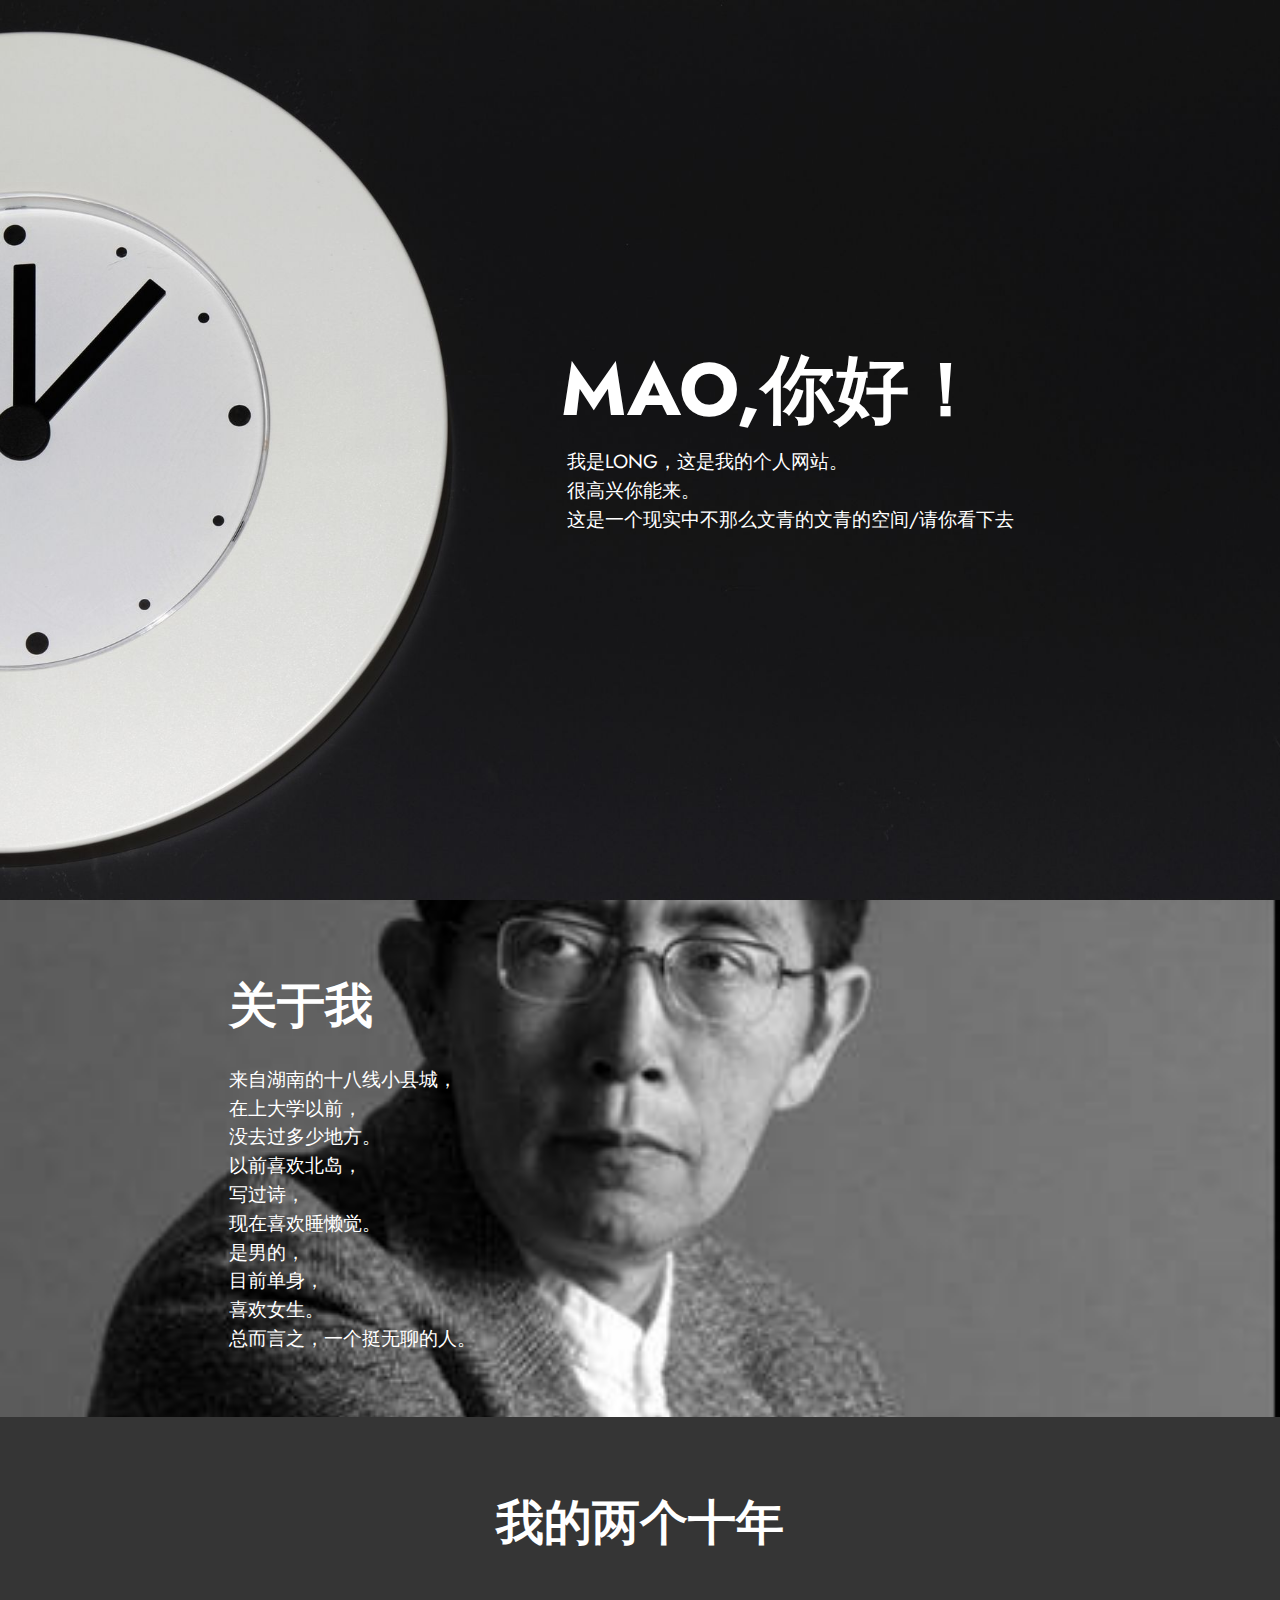
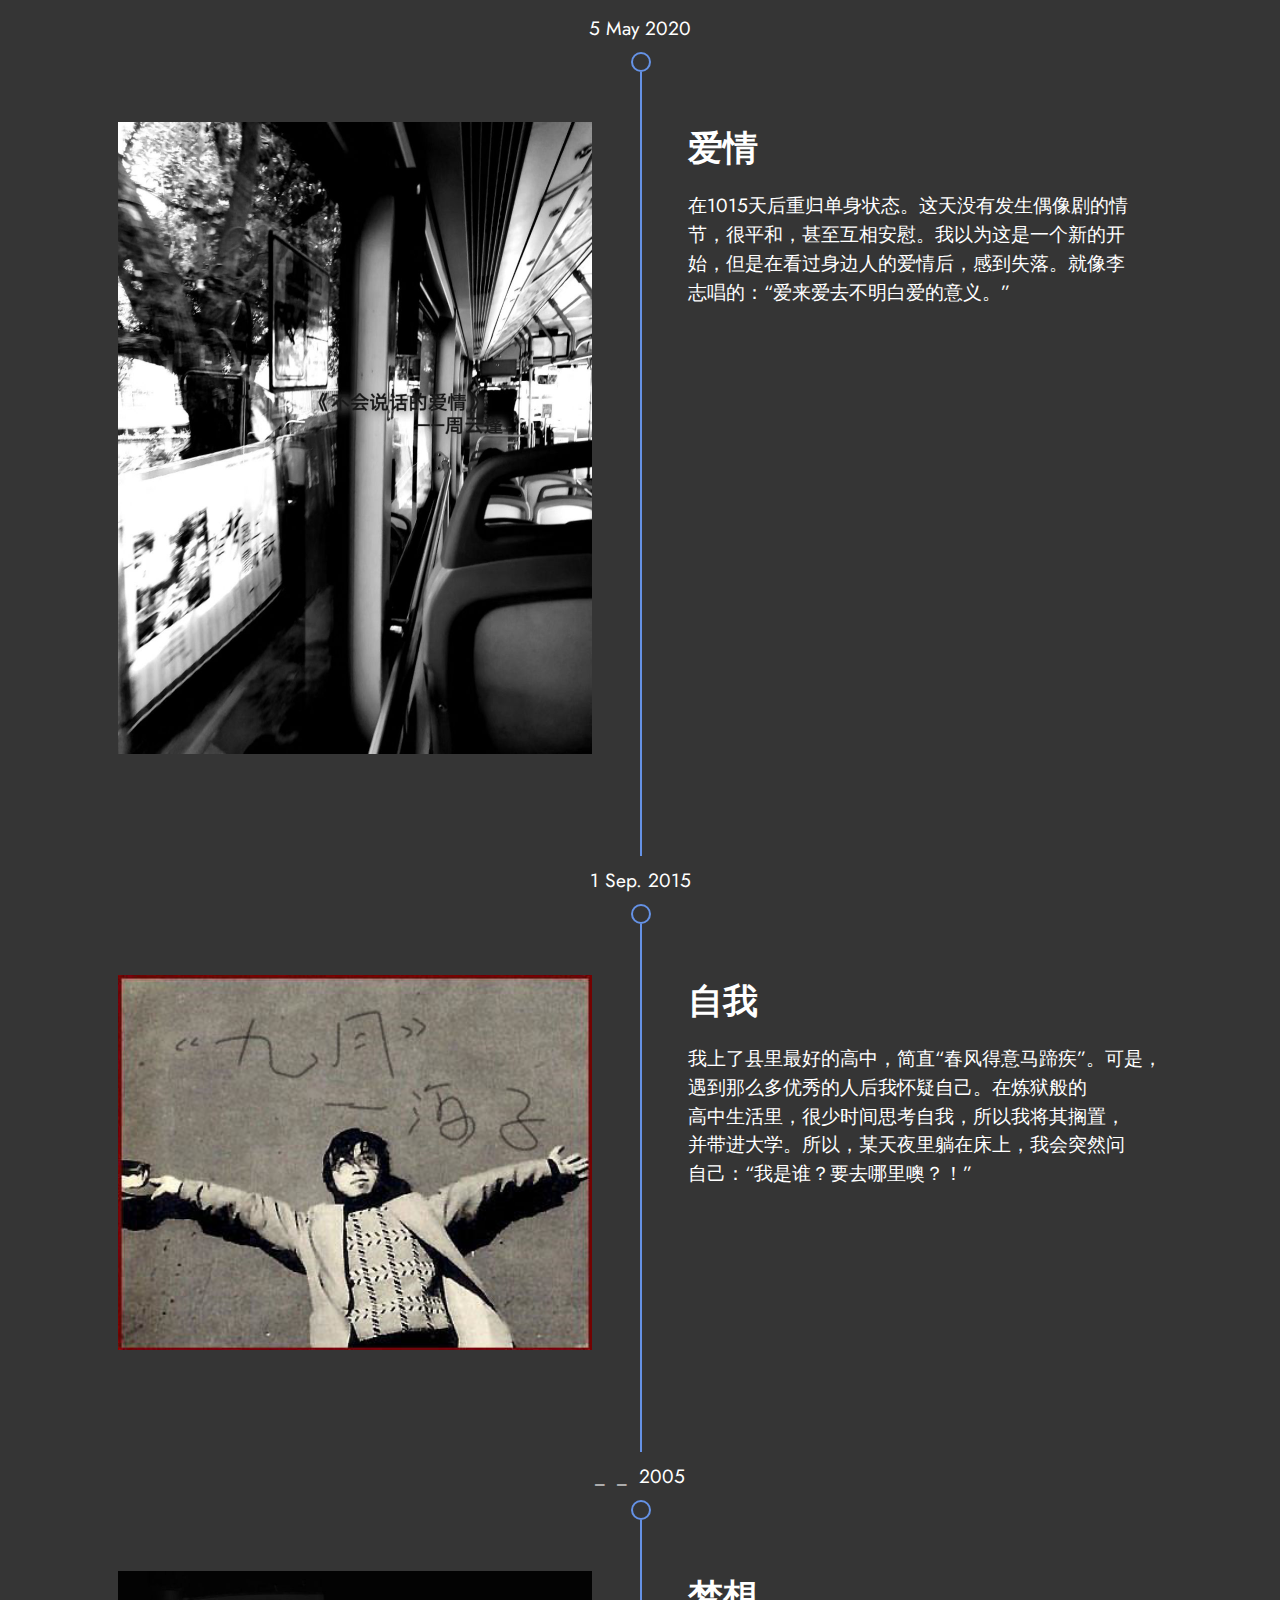
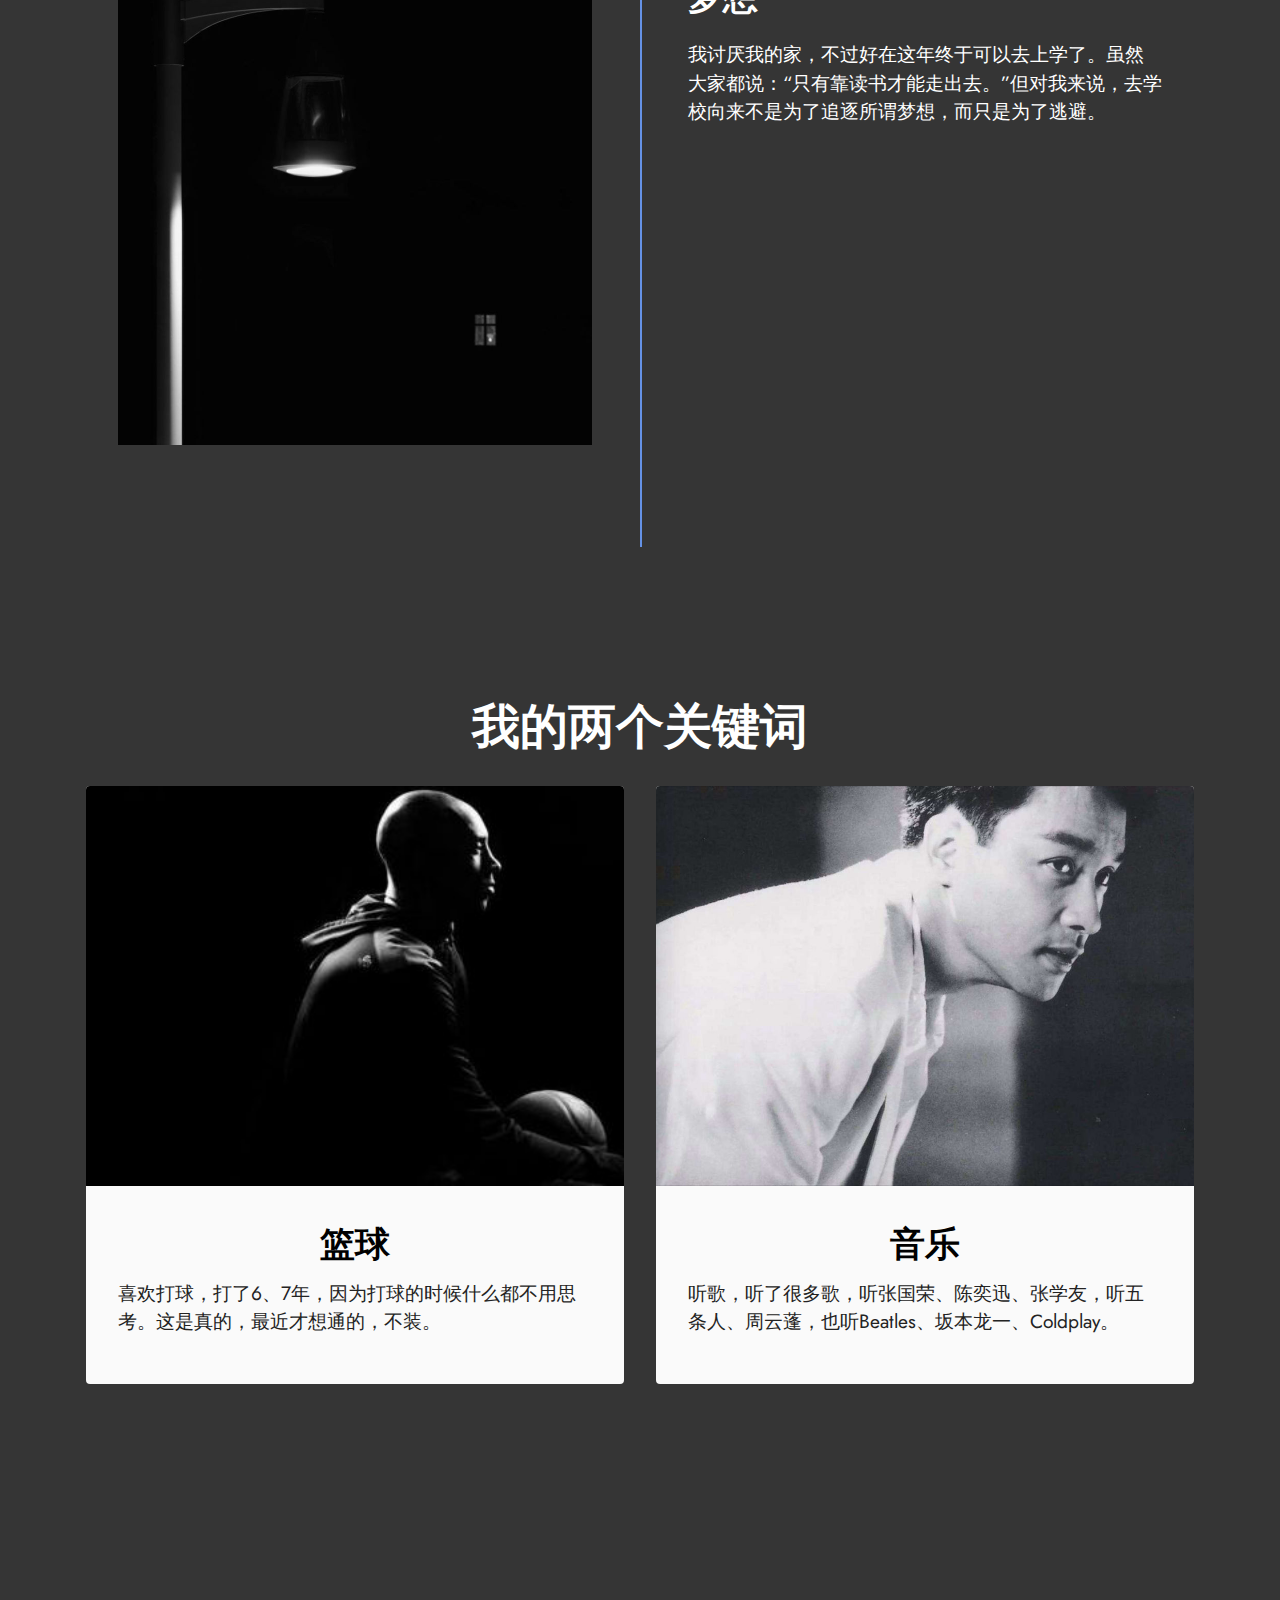
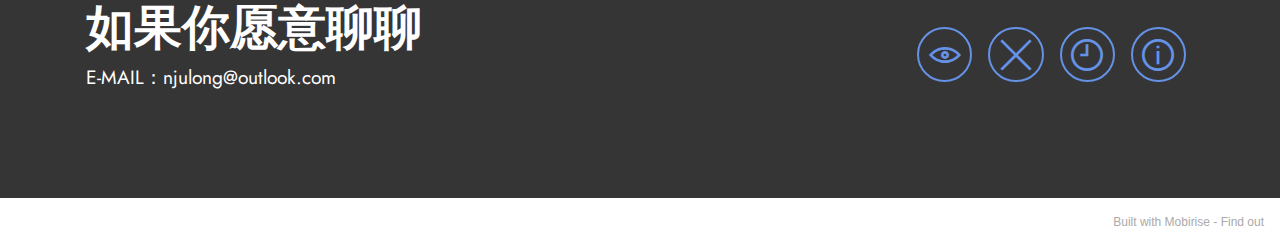
==== index.html @ 69cdb68e "all" ====
<!DOCTYPE html>
<html  >
<head>
  <!-- Site made with Mobirise Website Builder v5.2.0, https://mobirise.com -->
  <meta charset="UTF-8">
  <meta http-equiv="X-UA-Compatible" content="IE=edge">
  <meta name="generator" content="Mobirise v5.2.0, mobirise.com">
  <meta name="viewport" content="width=device-width, initial-scale=1, minimum-scale=1">
  <link rel="shortcut icon" href="assets/images/logo5.png" type="image/x-icon">
  <meta name="description" content="">
  
  
  <title>Home</title>
  <link rel="stylesheet" href="assets/web/assets/mobirise-icons2/mobirise2.css">
  <link rel="stylesheet" href="assets/tether/tether.min.css">
  <link rel="stylesheet" href="assets/bootstrap/css/bootstrap.min.css">
  <link rel="stylesheet" href="assets/bootstrap/css/bootstrap-grid.min.css">
  <link rel="stylesheet" href="assets/bootstrap/css/bootstrap-reboot.min.css">
  <link rel="stylesheet" href="assets/socicon/css/styles.css">
  <link rel="stylesheet" href="assets/theme/css/style.css">
  <link rel="preload" as="style" href="assets/mobirise/css/mbr-additional.css"><link rel="stylesheet" href="assets/mobirise/css/mbr-additional.css" type="text/css">
  
  
  
  
</head>
<body>
  
  <section class="header5 cid-shD5hVo8wJ mbr-fullscreen" id="header5-p">

    

    

    <div class="container">
        <div class="row justify-content-end">
            <div class="col-12 col-lg-7">
                <h1 class="mbr-section-title mbr-fonts-style mbr-white mb-3 display-1"><strong>MAO,你好！</strong></h1>
                
                <p class="mbr-text mbr-fonts-style mbr-white display-7">&nbsp;我是LONG，这是我的个人网站。<br>&nbsp;很高兴你能来。<br>&nbsp;这是一个现实中不那么文青的文青的空间/请你看下去<br></p>
                
            </div>
        </div>
    </div>
</section>

<section class="content1 cid-s48udlf8KU" id="content1-8">
    
    <div class="container">
        <div class="row justify-content-center">
            <div class="title col-12 col-md-9">
                <h3 class="mbr-section-title mbr-fonts-style align-center mb-4 display-2"><strong>关于我</strong></h3>
                <h4 class="mbr-section-subtitle align-center mbr-fonts-style mb-4 display-7">来自湖南的十八线小县城，<br>在上大学以前，<br>没去过多少地方。<br>以前喜欢北岛，<br>写过诗，<br>现在喜欢睡懒觉。<br>是男的，<br>目前单身，<br>喜欢女生。<br>总而言之，一个挺无聊的人。</h4>
                
            </div>
        </div>
    </div>
</section>

<section class="timeline3 cid-shD8LLO4RS" id="timeline3-q">
    
    
    <div class="container">
        <div class="mbr-section-head">
            <h3 class="mbr-section-title mbr-fonts-style align-center mb-0 display-2"><strong>我的两个十年</strong></h3>
            
        </div>
        <div class="timelines-container mt-4">
            <div class="row timeline-element first-separline mb-5">
                <div class="timeline-date col-12">
                    <div class="timeline-date-wrapper">
                        <p class="mbr-timeline-date display-7">5 May 2020</p>
                    </div>
                </div>
                <span class="iconBackground"></span>
                <div class="col-12 col-md-6">
                    <div class="image-wrapper">
                        <img src="assets/images/5.5-948x1264.jpg" alt="Mobirise" title="">
                    </div>
                </div>
                <div class="col-12 col-md-6">
                    <div class="timeline-text-wrapper">
                        <h4 class="mbr-timeline-title mbr-fonts-style mb-0 display-5"><strong>爱情</strong></h4>
                        <p class="mbr-text mbr-fonts-style mt-3 mb-0 display-7">在1015天后重归单身状态。这天没有发生偶像剧的情节，很平和，甚至互相安慰。我以为这是一个新的开始，但是在看过身边人的爱情后，感到失落。就像李<br>志唱的：“爱来爱去不明白爱的意义。”</p>
                    </div>
                </div>
            </div>
            <div class="row timeline-element first-separline mb-5">
                <div class="timeline-date col-12">
                    <div class="timeline-date-wrapper">
                        <p class="mbr-timeline-date display-7">1 Sep. 2015</p>
                    </div>
                </div>
                <span class="iconBackground"></span>
                <div class="col-12 col-md-6">
                    <div class="image-wrapper">
                        <img src="assets/images/inkedtimg-1-li-402x318.jpg" alt="Mobirise" title="">
                    </div>
                </div>
                <div class="col-12 col-md-6">
                    <div class="timeline-text-wrapper">
                        <h4 class="mbr-timeline-title mbr-fonts-style mb-0 display-5"><strong>自我</strong></h4>
                        <p class="mbr-text mbr-fonts-style mt-3 mb-0 display-7">我上了县里最好的高中，简直“春风得意马蹄疾”。可是，遇到那么多优秀的人后我怀疑自己。在炼狱般的<br>高中生活里，很少时间思考自我，所以我将其搁置，<br>并带进大学。所以，某天夜里躺在床上，我会突然问<br>自己：“我是谁？要去哪里噢？！”</p>
                    </div>
                </div>
            </div>
            <div class="row timeline-element first-separline mb-5">
                <div class="timeline-date col-12">
                    <div class="timeline-date-wrapper">
                        <p class="mbr-timeline-date display-7">_&nbsp; _&nbsp; 2005</p>
                    </div>
                </div>
                <span class="iconBackground"></span>
                <div class="col-12 col-md-6">
                    <div class="image-wrapper">
                        <img src="assets/images/timg-2-948x948.jpg" alt="Mobirise" title="">
                    </div>
                </div>
                <div class="col-12 col-md-6">
                    <div class="timeline-text-wrapper">
                        <h4 class="mbr-timeline-title mbr-fonts-style mb-0 display-5">
                            <strong>梦想</strong></h4>
                        <p class="mbr-text mbr-fonts-style mt-3 mb-0 display-7">我讨厌我的家，不过好在这年终于可以去上学了。虽然大家都说：“只有靠读书才能走出去。”但对我来说，去学校向来不是为了追逐所谓梦想，而只是为了逃避。</p>
                    </div>
                </div>
            </div>
            
            
            
            
            
            
            
            
            
        </div>
    </div>
</section>

<section class="content1 cid-shDjiyeL90" id="content1-u">
    
    
    <div class="container">
        <div class="mbr-section-head">
            <h4 class="mbr-section-title mbr-fonts-style align-center mb-0 display-2"><strong>我的两个关键词</strong></h4>
            <h5 class="mbr-section-subtitle mbr-fonts-style align-center mb-0 mt-2 display-5"></h5>
        </div>
        <div class="row mt-4">
            <div class="item features-image сol-12 col-md-6 col-lg-6">
                <div class="item-wrapper">
                    <div class="item-img">
                        <img src="assets/images/u21232295222399630439fm26gp0-1-500x300.jpg" alt="" title="">
                    </div>
                    <div class="item-content">
                        <h5 class="item-title mbr-fonts-style display-5"><strong>篮球</strong></h5>
                        <h6 class="item-subtitle mbr-fonts-style mt-1 display-7">喜欢打球，打了6、7年，因为打球的时候什么都不用思考。这是真的，最近才想通的，不装。</h6>
                        <p class="mbr-text mbr-fonts-style mt-3 display-7"></p>
                    </div>
                    
                </div>
            </div>
            <div class="item features-image сol-12 col-md-6 col-lg-6">
                <div class="item-wrapper">
                    <div class="item-img">
                        <img src="assets/images/timg-3-1076x774.jpg" alt="" title="">
                    </div>
                    <div class="item-content">
                        <h5 class="item-title mbr-fonts-style display-5"><strong>音乐</strong></h5>
                        <h6 class="item-subtitle mbr-fonts-style mt-1 display-7">听歌，听了很多歌，听张国荣、陈奕迅、张学友，听五条人、周云蓬，也听Beatles、坂本龙一、Coldplay。</h6>
                        <p class="mbr-text mbr-fonts-style mt-3 display-7"></p>
                    </div>
                    
                </div>
            </div>


        </div>
    </div>
</section>

<section class="contacts4 cid-shDme5Enbw" id="contacts4-v">

    

    

    <div class="container">
        <div class="row align-items-center justify-content-center">
            <div class="text-content col-12 col-md-6">
                <h2 class="mbr-section-title mbr-fonts-style display-2"><strong>如果你愿意聊聊</strong></h2>
                <p class="mbr-text mbr-fonts-style display-7">E-MAIL：njulong@outlook.com</p>
            </div>
            <div class="icons d-flex align-items-center col-12 col-md-6 justify-content-end mt-md-0 mt-2 flex-wrap">
                <a href="https://twitter.com/mobirise" target="_blank">
                    <span class="mbr-iconfont mbr-iconfont-social mobi-mbri-preview mobi-mbri"></span>
                </a>
                <a href="https://www.facebook.com/pages/Mobirise/1616226671953247" target="_blank">
                    <span class="mbr-iconfont mbr-iconfont-social mobi-mbri-close mobi-mbri"></span>
                </a>
                <a href="https://www.youtube.com/c/mobirise" target="_blank">
                    <span class="mbr-iconfont mbr-iconfont-social mobi-mbri-clock mobi-mbri"></span>
                </a>
                <a href="https://instagram.com/mobirise" target="_blank">
                    <span class="mbr-iconfont mbr-iconfont-social mobi-mbri-info mobi-mbri"></span>
                </a>
                
                
                
                
                
                
            </div>
        </div>
    </div>
    
</section><section style="background-color: #fff; font-family: -apple-system, BlinkMacSystemFont, 'Segoe UI', 'Roboto', 'Helvetica Neue', Arial, sans-serif; color:#aaa; font-size:12px; padding: 0; align-items: center; display: flex;"><a href="https://mobirise.site/z" style="flex: 1 1; height: 3rem; padding-left: 1rem;"></a><p style="flex: 0 0 auto; margin:0; padding-right:1rem;">Built with Mobirise - <a href="https://mobirise.site/k" style="color:#aaa;">Find out</a></p></section><script src="assets/web/assets/jquery/jquery.min.js"></script>  <script src="assets/popper/popper.min.js"></script>  <script src="assets/tether/tether.min.js"></script>  <script src="assets/bootstrap/js/bootstrap.min.js"></script>  <script src="assets/smoothscroll/smooth-scroll.js"></script>  <script src="assets/sociallikes/social-likes.js"></script>  <script src="assets/theme/js/script.js"></script>  
  
  
</body>
</html>
---- assets/web/assets/mobirise-icons2/mobirise2.css ----
@font-face {
  font-family: 'Moririse2';
  font-display: swap;
  src:  url('mobirise2.eot?f2bix4');
  src:  url('mobirise2.eot?f2bix4#iefix') format('embedded-opentype'),
    url('mobirise2.ttf?f2bix4') format('truetype'),
    url('mobirise2.woff?f2bix4') format('woff'),
    url('mobirise2.svg?f2bix4#mobirise2') format('svg');
  font-weight: normal;
  font-style: normal;
}

[class^="mobi-"], [class*=" mobi-"] {
  /* use !important to prevent issues with browser extensions that change fonts */
  font-family: 'Moririse2' !important;
  speak: none;
  font-style: normal;
  font-weight: normal;
  font-variant: normal;
  text-transform: none;
  line-height: 1;

  /* Better Font Rendering =========== */
  -webkit-font-smoothing: antialiased;
  -moz-osx-font-smoothing: grayscale;
}

.mobi-mbri-add-submenu:before {
  content: "\e900";
}
.mobi-mbri-alert:before {
  content: "\e901";
}
.mobi-mbri-align-center:before {
  content: "\e902";
}
.mobi-mbri-align-justify:before {
  content: "\e903";
}
.mobi-mbri-align-left:before {
  content: "\e904";
}
.mobi-mbri-align-right:before {
  content: "\e905";
}
.mobi-mbri-android:before {
  content: "\e906";
}
.mobi-mbri-apple:before {
  content: "\e907";
}
.mobi-mbri-arrow-down:before {
  content: "\e908";
}
.mobi-mbri-arrow-next:before {
  content: "\e909";
}
.mobi-mbri-arrow-prev:before {
  content: "\e90a";
}
.mobi-mbri-arrow-up:before {
  content: "\e90b";
}
.mobi-mbri-bold:before {
  content: "\e90c";
}
.mobi-mbri-bookmark:before {
  content: "\e90d";
}
.mobi-mbri-bootstrap:before {
  content: "\e90e";
}
.mobi-mbri-briefcase:before {
  content: "\e90f";
}
.mobi-mbri-browse:before {
  content: "\e910";
}
.mobi-mbri-bulleted-list:before {
  content: "\e911";
}
.mobi-mbri-calendar:before {
  content: "\e912";
}
.mobi-mbri-camera:before {
  content: "\e913";
}
.mobi-mbri-cart-add:before {
  content: "\e914";
}
.mobi-mbri-cart-full:before {
  content: "\e915";
}
.mobi-mbri-cash:before {
  content: "\e916";
}
.mobi-mbri-change-style:before {
  content: "\e917";
}
.mobi-mbri-chat:before {
  content: "\e918";
}
.mobi-mbri-clock:before {
  content: "\e919";
}
.mobi-mbri-close:before {
  content: "\e91a";
}
.mobi-mbri-cloud:before {
  content: "\e91b";
}
.mobi-mbri-code:before {
  content: "\e91c";
}
.mobi-mbri-contact-form:before {
  content: "\e91d";
}
.mobi-mbri-credit-card:before {
  content: "\e91e";
}
.mobi-mbri-cursor-click:before {
  content: "\e91f";
}
.mobi-mbri-cust-feedback:before {
  content: "\e920";
}
.mobi-mbri-database:before {
  content: "\e921";
}
.mobi-mbri-delivery:before {
  content: "\e922";
}
.mobi-mbri-desktop:before {
  content: "\e923";
}
.mobi-mbri-devices:before {
  content: "\e924";
}
.mobi-mbri-down:before {
  content: "\e925";
}
.mobi-mbri-download-2:before {
  content: "\e926";
}
.mobi-mbri-download:before {
  content: "\e927";
}
.mobi-mbri-drag-n-drop-2:before {
  content: "\e928";
}
.mobi-mbri-drag-n-drop:before {
  content: "\e929";
}
.mobi-mbri-edit-2:before {
  content: "\e92a";
}
.mobi-mbri-edit:before {
  content: "\e92b";
}
.mobi-mbri-error:before {
  content: "\e92c";
}
.mobi-mbri-extension:before {
  content: "\e92d";
}
.mobi-mbri-features:before {
  content: "\e92e";
}
.mobi-mbri-file:before {
  content: "\e92f";
}
.mobi-mbri-flag:before {
  content: "\e930";
}
.mobi-mbri-folder:before {
  content: "\e931";
}
.mobi-mbri-gift:before {
  content: "\e932";
}
.mobi-mbri-github:before {
  content: "\e933";
}
.mobi-mbri-globe-2:before {
  content: "\e934";
}
.mobi-mbri-globe:before {
  content: "\e935";
}
.mobi-mbri-growing-chart:before {
  content: "\e936";
}
.mobi-mbri-hearth:before {
  content: "\e937";
}
.mobi-mbri-help:before {
  content: "\e938";
}
.mobi-mbri-home:before {
  content: "\e939";
}
.mobi-mbri-hot-cup:before {
  content: "\e93a";
}
.mobi-mbri-idea:before {
  content: "\e93b";
}
.mobi-mbri-image-gallery:before {
  content: "\e93c";
}
.mobi-mbri-image-slider:before {
  content: "\e93d";
}
.mobi-mbri-info:before {
  content: "\e93e";
}
.mobi-mbri-italic:before {
  content: "\e93f";
}
.mobi-mbri-key:before {
  content: "\e940";
}
.mobi-mbri-laptop:before {
  content: "\e941";
}
.mobi-mbri-layers:before {
  content: "\e942";
}
.mobi-mbri-left-right:before {
  content: "\e943";
}
.mobi-mbri-left:before {
  content: "\e944";
}
.mobi-mbri-letter:before {
  content: "\e945";
}
.mobi-mbri-like:before {
  content: "\e946";
}
.mobi-mbri-link:before {
  content: "\e947";
}
.mobi-mbri-lock:before {
  content: "\e948";
}
.mobi-mbri-login:before {
  content: "\e949";
}
.mobi-mbri-logout:before {
  content: "\e94a";
}
.mobi-mbri-magic-stick:before {
  content: "\e94b";
}
.mobi-mbri-map-pin:before {
  content: "\e94c";
}
.mobi-mbri-menu:before {
  content: "\e94d";
}
.mobi-mbri-mobile-2:before {
  content: "\e94e";
}
.mobi-mbri-mobile-horizontal:before {
  content: "\e94f";
}
.mobi-mbri-mobile:before {
  content: "\e950";
}
.mobi-mbri-mobirise:before {
  content: "\e951";
}
.mobi-mbri-more-horizontal:before {
  content: "\e952";
}
.mobi-mbri-more-vertical:before {
  content: "\e953";
}
.mobi-mbri-music:before {
  content: "\e954";
}
.mobi-mbri-new-file:before {
  content: "\e955";
}
.mobi-mbri-numbered-list:before {
  content: "\e956";
}
.mobi-mbri-opened-folder:before {
  content: "\e957";
}
.mobi-mbri-pages:before {
  content: "\e958";
}
.mobi-mbri-paper-plane:before {
  content: "\e959";
}
.mobi-mbri-paperclip:before {
  content: "\e95a";
}
.mobi-mbri-phone:before {
  content: "\e95b";
}
.mobi-mbri-photo:before {
  content: "\e95c";
}
.mobi-mbri-photos:before {
  content: "\e95d";
}
.mobi-mbri-pin:before {
  content: "\e95e";
}
.mobi-mbri-play:before {
  content: "\e95f";
}
.mobi-mbri-plus:before {
  content: "\e960";
}
.mobi-mbri-preview:before {
  content: "\e961";
}
.mobi-mbri-print:before {
  content: "\e962";
}
.mobi-mbri-protect:before {
  content: "\e963";
}
.mobi-mbri-question:before {
  content: "\e964";
}
.mobi-mbri-quote-left:before {
  content: "\e965";
}
.mobi-mbri-quote-right:before {
  content: "\e966";
}
.mobi-mbri-redo:before {
  content: "\e967";
}
.mobi-mbri-refresh:before {
  content: "\e968";
}
.mobi-mbri-responsive-2:before {
  content: "\e969";
}
.mobi-mbri-responsive:before {
  content: "\e96a";
}
.mobi-mbri-right:before {
  content: "\e96b";
}
.mobi-mbri-rocket:before {
  content: "\e96c";
}
.mobi-mbri-sad-face:before {
  content: "\e96d";
}
.mobi-mbri-sale:before {
  content: "\e96e";
}
.mobi-mbri-save:before {
  content: "\e96f";
}
.mobi-mbri-search:before {
  content: "\e970";
}
.mobi-mbri-setting-2:before {
  content: "\e971";
}
.mobi-mbri-setting-3:before {
  content: "\e972";
}
.mobi-mbri-setting:before {
  content: "\e973";
}
.mobi-mbri-share:before {
  content: "\e974";
}
.mobi-mbri-shopping-bag:before {
  content: "\e975";
}
.mobi-mbri-shopping-basket:before {
  content: "\e976";
}
.mobi-mbri-shopping-cart:before {
  content: "\e977";
}
.mobi-mbri-sites:before {
  content: "\e978";
}
.mobi-mbri-smile-face:before {
  content: "\e979";
}
.mobi-mbri-speed:before {
  content: "\e97a";
}
.mobi-mbri-star:before {
  content: "\e97b";
}
.mobi-mbri-success:before {
  content: "\e97c";
}
.mobi-mbri-sun:before {
  content: "\e97d";
}
.mobi-mbri-sun2:before {
  content: "\e97e";
}
.mobi-mbri-tablet-vertical:before {
  content: "\e97f";
}
.mobi-mbri-tablet:before {
  content: "\e980";
}
.mobi-mbri-target:before {
  content: "\e981";
}
.mobi-mbri-timer:before {
  content: "\e982";
}
.mobi-mbri-to-ftp:before {
  content: "\e983";
}
.mobi-mbri-to-local-drive:before {
  content: "\e984";
}
.mobi-mbri-touch-swipe:before {
  content: "\e985";
}
.mobi-mbri-touch:before {
  content: "\e986";
}
.mobi-mbri-trash:before {
  content: "\e987";
}
.mobi-mbri-underline:before {
  content: "\e988";
}
.mobi-mbri-undo:before {
  content: "\e989";
}
.mobi-mbri-unlink:before {
  content: "\e98a";
}
.mobi-mbri-unlock:before {
  content: "\e98b";
}
.mobi-mbri-up-down:before {
  content: "\e98c";
}
.mobi-mbri-up:before {
  content: "\e98d";
}
.mobi-mbri-update:before {
  content: "\e98e";
}
.mobi-mbri-upload-2:before {
  content: "\e98f";
}
.mobi-mbri-upload:before {
  content: "\e990";
}
.mobi-mbri-user-2:before {
  content: "\e991";
}
.mobi-mbri-user:before {
  content: "\e992";
}
.mobi-mbri-users:before {
  content: "\e993";
}
.mobi-mbri-video-play:before {
  content: "\e994";
}
.mobi-mbri-video:before {
  content: "\e995";
}
.mobi-mbri-watch:before {
  content: "\e996";
}
.mobi-mbri-website-theme-2:before {
  content: "\e997";
}
.mobi-mbri-website-theme:before {
  content: "\e998";
}
.mobi-mbri-wifi:before {
  content: "\e999";
}
.mobi-mbri-windows:before {
  content: "\e99a";
}
.mobi-mbri-zoom-in:before {
  content: "\e99b";
}
.mobi-mbri-zoom-out:before {
  content: "\e99c";
}
---- assets/socicon/css/styles.css ----
@charset "UTF-8";

@font-face {
  font-family: 'Socicon';
  src:  url('../fonts/socicon.eot');
  src:  url('../fonts/socicon.eot?#iefix') format('embedded-opentype'),
    url('../fonts/socicon.woff2') format('woff2'),
    url('../fonts/socicon.ttf') format('truetype'),
    url('../fonts/socicon.woff') format('woff'),
    url('../fonts/socicon.svg#socicon') format('svg');
  font-weight: normal;
  font-style: normal;
}

[data-icon]:before {
  font-family: "socicon" !important;
  content: attr(data-icon);
  font-style: normal !important;
  font-weight: normal !important;
  font-variant: normal !important;
  text-transform: none !important;
  speak: none;
  line-height: 1;
  -webkit-font-smoothing: antialiased;
  -moz-osx-font-smoothing: grayscale;
}

[class^="socicon-"], [class*=" socicon-"] {
  /* use !important to prevent issues with browser extensions that change fonts */
  font-family: 'Socicon' !important;
  speak: none;
  font-style: normal;
  font-weight: normal;
  font-variant: normal;
  text-transform: none;
  line-height: 1;

  /* Better Font Rendering =========== */
  -webkit-font-smoothing: antialiased;
  -moz-osx-font-smoothing: grayscale;
}

.socicon-eitaa:before {
  content: "\e97c";
}
.socicon-soroush:before {
  content: "\e97d";
}
.socicon-bale:before {
  content: "\e97e";
}
.socicon-zazzle:before {
  content: "\e97b";
}
.socicon-society6:before {
  content: "\e97a";
}
.socicon-redbubble:before {
  content: "\e979";
}
.socicon-avvo:before {
  content: "\e978";
}
.socicon-stitcher:before {
  content: "\e977";
}
.socicon-googlehangouts:before {
  content: "\e974";
}
.socicon-dlive:before {
  content: "\e975";
}
.socicon-vsco:before {
  content: "\e976";
}
.socicon-flipboard:before {
  content: "\e973";
}
.socicon-ubuntu:before {
  content: "\e958";
}
.socicon-artstation:before {
  content: "\e959";
}
.socicon-invision:before {
  content: "\e95a";
}
.socicon-torial:before {
  content: "\e95b";
}
.socicon-collectorz:before {
  content: "\e95c";
}
.socicon-seenthis:before {
  content: "\e95d";
}
.socicon-googleplaymusic:before {
  content: "\e95e";
}
.socicon-debian:before {
  content: "\e95f";
}
.socicon-filmfreeway:before {
  content: "\e960";
}
.socicon-gnome:before {
  content: "\e961";
}
.socicon-itchio:before {
  content: "\e962";
}
.socicon-jamendo:before {
  content: "\e963";
}
.socicon-mix:before {
  content: "\e964";
}
.socicon-sharepoint:before {
  content: "\e965";
}
.socicon-tinder:before {
  content: "\e966";
}
.socicon-windguru:before {
  content: "\e967";
}
.socicon-cdbaby:before {
  content: "\e968";
}
.socicon-elementaryos:before {
  content: "\e969";
}
.socicon-stage32:before {
  content: "\e96a";
}
.socicon-tiktok:before {
  content: "\e96b";
}
.socicon-gitter:before {
  content: "\e96c";
}
.socicon-letterboxd:before {
  content: "\e96d";
}
.socicon-threema:before {
  content: "\e96e";
}
.socicon-splice:before {
  content: "\e96f";
}
.socicon-metapop:before {
  content: "\e970";
}
.socicon-naver:before {
  content: "\e971";
}
.socicon-remote:before {
  content: "\e972";
}
.socicon-internet:before {
  content: "\e957";
}
.socicon-moddb:before {
  content: "\e94b";
}
.socicon-indiedb:before {
  content: "\e94c";
}
.socicon-traxsource:before {
  content: "\e94d";
}
.socicon-gamefor:before {
  content: "\e94e";
}
.socicon-pixiv:before {
  content: "\e94f";
}
.socicon-myanimelist:before {
  content: "\e950";
}
.socicon-blackberry:before {
  content: "\e951";
}
.socicon-wickr:before {
  content: "\e952";
}
.socicon-spip:before {
  content: "\e953";
}
.socicon-napster:before {
  content: "\e954";
}
.socicon-beatport:before {
  content: "\e955";
}
.socicon-hackerone:before {
  content: "\e956";
}
.socicon-hackernews:before {
  content: "\e946";
}
.socicon-smashwords:before {
  content: "\e947";
}
.socicon-kobo:before {
  content: "\e948";
}
.socicon-bookbub:before {
  content: "\e949";
}
.socicon-mailru:before {
  content: "\e94a";
}
.socicon-gitlab:before {
  content: "\e945";
}
.socicon-instructables:before {
  content: "\e944";
}
.socicon-portfolio:before {
  content: "\e943";
}
.socicon-codered:before {
  content: "\e940";
}
.socicon-origin:before {
  content: "\e941";
}
.socicon-nextdoor:before {
  content: "\e942";
}
.socicon-udemy:before {
  content: "\e93f";
}
.socicon-livemaster:before {
  content: "\e93e";
}
.socicon-crunchbase:before {
  content: "\e93b";
}
.socicon-homefy:before {
  content: "\e93c";
}
.socicon-calendly:before {
  content: "\e93d";
}
.socicon-realtor:before {
  content: "\e90f";
}
.socicon-tidal:before {
  content: "\e910";
}
.socicon-qobuz:before {
  content: "\e911";
}
.socicon-natgeo:before {
  content: "\e912";
}
.socicon-mastodon:before {
  content: "\e913";
}
.socicon-unsplash:before {
  content: "\e914";
}
.socicon-homeadvisor:before {
  content: "\e915";
}
.socicon-angieslist:before {
  content: "\e916";
}
.socicon-codepen:before {
  content: "\e917";
}
.socicon-slack:before {
  content: "\e918";
}
.socicon-openaigym:before {
  content: "\e919";
}
.socicon-logmein:before {
  content: "\e91a";
}
.socicon-fiverr:before {
  content: "\e91b";
}
.socicon-gotomeeting:before {
  content: "\e91c";
}
.socicon-aliexpress:before {
  content: "\e91d";
}
.socicon-guru:before {
  content: "\e91e";
}
.socicon-appstore:before {
  content: "\e91f";
}
.socicon-homes:before {
  content: "\e920";
}
.socicon-zoom:before {
  content: "\e921";
}
.socicon-alibaba:before {
  content: "\e922";
}
.socicon-craigslist:before {
  content: "\e923";
}
.socicon-wix:before {
  content: "\e924";
}
.socicon-redfin:before {
  content: "\e925";
}
.socicon-googlecalendar:before {
  content: "\e926";
}
.socicon-shopify:before {
  content: "\e927";
}
.socicon-freelancer:before {
  content: "\e928";
}
.socicon-seedrs:before {
  content: "\e929";
}
.socicon-bing:before {
  content: "\e92a";
}
.socicon-doodle:before {
  content: "\e92b";
}
.socicon-bonanza:before {
  content: "\e92c";
}
.socicon-squarespace:before {
  content: "\e92d";
}
.socicon-toptal:before {
  content: "\e92e";
}
.socicon-gust:before {
  content: "\e92f";
}
.socicon-ask:before {
  content: "\e930";
}
.socicon-trulia:before {
  content: "\e931";
}
.socicon-loomly:before {
  content: "\e932";
}
.socicon-ghost:before {
  content: "\e933";
}
.socicon-upwork:before {
  content: "\e934";
}
.socicon-fundable:before {
  content: "\e935";
}
.socicon-booking:before {
  content: "\e936";
}
.socicon-googlemaps:before {
  content: "\e937";
}
.socicon-zillow:before {
  content: "\e938";
}
.socicon-niconico:before {
  content: "\e939";
}
.socicon-toneden:before {
  content: "\e93a";
}
.socicon-augment:before {
  content: "\e908";
}
.socicon-bitbucket:before {
  content: "\e909";
}
.socicon-fyuse:before {
  content: "\e90a";
}
.socicon-yt-gaming:before {
  content: "\e90b";
}
.socicon-sketchfab:before {
  content: "\e90c";
}
.socicon-mobcrush:before {
  content: "\e90d";
}
.socicon-microsoft:before {
  content: "\e90e";
}
.socicon-pandora:before {
  content: "\e907";
}
.socicon-messenger:before {
  content: "\e906";
}
.socicon-gamewisp:before {
  content: "\e905";
}
.socicon-bloglovin:before {
  content: "\e904";
}
.socicon-tunein:before {
  content: "\e903";
}
.socicon-gamejolt:before {
  content: "\e901";
}
.socicon-trello:before {
  content: "\e902";
}
.socicon-spreadshirt:before {
  content: "\e900";
}
.socicon-500px:before {
  content: "\e000";
}
.socicon-8tracks:before {
  content: "\e001";
}
.socicon-airbnb:before {
  content: "\e002";
}
.socicon-alliance:before {
  content: "\e003";
}
.socicon-amazon:before {
  content: "\e004";
}
.socicon-amplement:before {
  content: "\e005";
}
.socicon-android:before {
  content: "\e006";
}
.socicon-angellist:before {
  content: "\e007";
}
.socicon-apple:before {
  content: "\e008";
}
.socicon-appnet:before {
  content: "\e009";
}
.socicon-baidu:before {
  content: "\e00a";
}
.socicon-bandcamp:before {
  content: "\e00b";
}
.socicon-battlenet:before {
  content: "\e00c";
}
.socicon-mixer:before {
  content: "\e00d";
}
.socicon-bebee:before {
  content: "\e00e";
}
.socicon-bebo:before {
  content: "\e00f";
}
.socicon-behance:before {
  content: "\e010";
}
.socicon-blizzard:before {
  content: "\e011";
}
.socicon-blogger:before {
  content: "\e012";
}
.socicon-buffer:before {
  content: "\e013";
}
.socicon-chrome:before {
  content: "\e014";
}
.socicon-coderwall:before {
  content: "\e015";
}
.socicon-curse:before {
  content: "\e016";
}
.socicon-dailymotion:before {
  content: "\e017";
}
.socicon-deezer:before {
  content: "\e018";
}
.socicon-delicious:before {
  content: "\e019";
}
.socicon-deviantart:before {
  content: "\e01a";
}
.socicon-diablo:before {
  content: "\e01b";
}
.socicon-digg:before {
  content: "\e01c";
}
.socicon-discord:before {
  content: "\e01d";
}
.socicon-disqus:before {
  content: "\e01e";
}
.socicon-douban:before {
  content: "\e01f";
}
.socicon-draugiem:before {
  content: "\e020";
}
.socicon-dribbble:before {
  content: "\e021";
}
.socicon-drupal:before {
  content: "\e022";
}
.socicon-ebay:before {
  content: "\e023";
}
.socicon-ello:before {
  content: "\e024";
}
.socicon-endomodo:before {
  content: "\e025";
}
.socicon-envato:before {
  content: "\e026";
}
.socicon-etsy:before {
  content: "\e027";
}
.socicon-facebook:before {
  content: "\e028";
}
.socicon-feedburner:before {
  content: "\e029";
}
.socicon-filmweb:before {
  content: "\e02a";
}
.socicon-firefox:before {
  content: "\e02b";
}
.socicon-flattr:before {
  content: "\e02c";
}
.socicon-flickr:before {
  content: "\e02d";
}
.socicon-formulr:before {
  content: "\e02e";
}
.socicon-forrst:before {
  content: "\e02f";
}
.socicon-foursquare:before {
  content: "\e030";
}
.socicon-friendfeed:before {
  content: "\e031";
}
.socicon-github:before {
  content: "\e032";
}
.socicon-goodreads:before {
  content: "\e033";
}
.socicon-google:before {
  content: "\e034";
}
.socicon-googlescholar:before {
  content: "\e035";
}
.socicon-googlegroups:before {
  content: "\e036";
}
.socicon-googlephotos:before {
  content: "\e037";
}
.socicon-googleplus:before {
  content: "\e038";
}
.socicon-grooveshark:before {
  content: "\e039";
}
.socicon-hackerrank:before {
  content: "\e03a";
}
.socicon-hearthstone:before {
  content: "\e03b";
}
.socicon-hellocoton:before {
  content: "\e03c";
}
.socicon-heroes:before {
  content: "\e03d";
}
.socicon-smashcast:before {
  content: "\e03e";
}
.socicon-horde:before {
  content: "\e03f";
}
.socicon-houzz:before {
  content: "\e040";
}
.socicon-icq:before {
  content: "\e041";
}
.socicon-identica:before {
  content: "\e042";
}
.socicon-imdb:before {
  content: "\e043";
}
.socicon-instagram:before {
  content: "\e044";
}
.socicon-issuu:before {
  content: "\e045";
}
.socicon-istock:before {
  content: "\e046";
}
.socicon-itunes:before {
  content: "\e047";
}
.socicon-keybase:before {
  content: "\e048";
}
.socicon-lanyrd:before {
  content: "\e049";
}
.socicon-lastfm:before {
  content: "\e04a";
}
.socicon-line:before {
  content: "\e04b";
}
.socicon-linkedin:before {
  content: "\e04c";
}
.socicon-livejournal:before {
  content: "\e04d";
}
.socicon-lyft:before {
  content: "\e04e";
}
.socicon-macos:before {
  content: "\e04f";
}
.socicon-mail:before {
  content: "\e050";
}
.socicon-medium:before {
  content: "\e051";
}
.socicon-meetup:before {
  content: "\e052";
}
.socicon-mixcloud:before {
  content: "\e053";
}
.socicon-modelmayhem:before {
  content: "\e054";
}
.socicon-mumble:before {
  content: "\e055";
}
.socicon-myspace:before {
  content: "\e056";
}
.socicon-newsvine:before {
  content: "\e057";
}
.socicon-nintendo:before {
  content: "\e058";
}
.socicon-npm:before {
  content: "\e059";
}
.socicon-odnoklassniki:before {
  content: "\e05a";
}
.socicon-openid:before {
  content: "\e05b";
}
.socicon-opera:before {
  content: "\e05c";
}
.socicon-outlook:before {
  content: "\e05d";
}
.socicon-overwatch:before {
  content: "\e05e";
}
.socicon-patreon:before {
  content: "\e05f";
}
.socicon-paypal:before {
  content: "\e060";
}
.socicon-periscope:before {
  content: "\e061";
}
.socicon-persona:before {
  content: "\e062";
}
.socicon-pinterest:before {
  content: "\e063";
}
.socicon-play:before {
  content: "\e064";
}
.socicon-player:before {
  content: "\e065";
}
.socicon-playstation:before {
  content: "\e066";
}
.socicon-pocket:before {
  content: "\e067";
}
.socicon-qq:before {
  content: "\e068";
}
.socicon-quora:before {
  content: "\e069";
}
.socicon-raidcall:before {
  content: "\e06a";
}
.socicon-ravelry:before {
  content: "\e06b";
}
.socicon-reddit:before {
  content: "\e06c";
}
.socicon-renren:before {
  content: "\e06d";
}
.socicon-researchgate:before {
  content: "\e06e";
}
.socicon-residentadvisor:before {
  content: "\e06f";
}
.socicon-reverbnation:before {
  content: "\e070";
}
.socicon-rss:before {
  content: "\e071";
}
.socicon-sharethis:before {
  content: "\e072";
}
.socicon-skype:before {
  content: "\e073";
}
.socicon-slideshare:before {
  content: "\e074";
}
.socicon-smugmug:before {
  content: "\e075";
}
.socicon-snapchat:before {
  content: "\e076";
}
.socicon-songkick:before {
  content: "\e077";
}
.socicon-soundcloud:before {
  content: "\e078";
}
.socicon-spotify:before {
  content: "\e079";
}
.socicon-stackexchange:before {
  content: "\e07a";
}
.socicon-stackoverflow:before {
  content: "\e07b";
}
.socicon-starcraft:before {
  content: "\e07c";
}
.socicon-stayfriends:before {
  content: "\e07d";
}
.socicon-steam:before {
  content: "\e07e";
}
.socicon-storehouse:before {
  content: "\e07f";
}
.socicon-strava:before {
  content: "\e080";
}
.socicon-streamjar:before {
  content: "\e081";
}
.socicon-stumbleupon:before {
  content: "\e082";
}
.socicon-swarm:before {
  content: "\e083";
}
.socicon-teamspeak:before {
  content: "\e084";
}
.socicon-teamviewer:before {
  content: "\e085";
}
.socicon-technorati:before {
  content: "\e086";
}
.socicon-telegram:before {
  content: "\e087";
}
.socicon-tripadvisor:before {
  content: "\e088";
}
.socicon-tripit:before {
  content: "\e089";
}
.socicon-triplej:before {
  content: "\e08a";
}
.socicon-tumblr:before {
  content: "\e08b";
}
.socicon-twitch:before {
  content: "\e08c";
}
.socicon-twitter:before {
  content: "\e08d";
}
.socicon-uber:before {
  content: "\e08e";
}
.socicon-ventrilo:before {
  content: "\e08f";
}
.socicon-viadeo:before {
  content: "\e090";
}
.socicon-viber:before {
  content: "\e091";
}
.socicon-viewbug:before {
  content: "\e092";
}
.socicon-vimeo:before {
  content: "\e093";
}
.socicon-vine:before {
  content: "\e094";
}
.socicon-vkontakte:before {
  content: "\e095";
}
.socicon-warcraft:before {
  content: "\e096";
}
.socicon-wechat:before {
  content: "\e097";
}
.socicon-weibo:before {
  content: "\e098";
}
.socicon-whatsapp:before {
  content: "\e099";
}
.socicon-wikipedia:before {
  content: "\e09a";
}
.socicon-windows:before {
  content: "\e09b";
}
.socicon-wordpress:before {
  content: "\e09c";
}
.socicon-wykop:before {
  content: "\e09d";
}
.socicon-xbox:before {
  content: "\e09e";
}
.socicon-xing:before {
  content: "\e09f";
}
.socicon-yahoo:before {
  content: "\e0a0";
}
.socicon-yammer:before {
  content: "\e0a1";
}
.socicon-yandex:before {
  content: "\e0a2";
}
.socicon-yelp:before {
  content: "\e0a3";
}
.socicon-younow:before {
  content: "\e0a4";
}
.socicon-youtube:before {
  content: "\e0a5";
}
.socicon-zapier:before {
  content: "\e0a6";
}
.socicon-zerply:before {
  content: "\e0a7";
}
.socicon-zomato:before {
  content: "\e0a8";
}
.socicon-zynga:before {
  content: "\e0a9";
}
---- assets/theme/css/style.css ----
section {
  background-color: #ffffff;
}

body {
  font-style: normal;
  line-height: 1.5;
  font-weight: 400;
  color: #232323;
  position: relative;
}

section,
.container,
.container-fluid {
  position: relative;
  word-wrap: break-word;
}

a.mbr-iconfont:hover {
  text-decoration: none;
}

.article .lead p,
.article .lead ul,
.article .lead ol,
.article .lead pre,
.article .lead blockquote {
  margin-bottom: 0;
}

a {
  font-style: normal;
  font-weight: 400;
  cursor: pointer;
}

a, a:hover {
  text-decoration: none;
}

.mbr-section-title {
  font-style: normal;
  line-height: 1.3;
}

.mbr-section-subtitle {
  line-height: 1.3;
}

.mbr-text {
  font-style: normal;
  line-height: 1.7;
}

h1,
h2,
h3,
h4,
h5,
h6,
.display-1,
.display-2,
.display-4,
.display-5,
.display-7,
span,
p,
a {
  line-height: 1;
  word-break: break-word;
  word-wrap: break-word;
  font-weight: 400;
}

b,
strong {
  font-weight: bold;
}

input:-webkit-autofill, input:-webkit-autofill:hover, input:-webkit-autofill:focus, input:-webkit-autofill:active {
  -webkit-transition-delay: 9999s;
          transition-delay: 9999s;
  -webkit-transition-property: background-color, color;
  transition-property: background-color, color;
}

textarea[type="hidden"] {
  display: none;
}

section {
  background-position: 50% 50%;
  background-repeat: no-repeat;
  background-size: cover;
}

section .mbr-background-video,
section .mbr-background-video-preview {
  position: absolute;
  bottom: 0;
  left: 0;
  right: 0;
  top: 0;
}

.hidden {
  visibility: hidden;
}

.mbr-z-index20 {
  z-index: 20;
}

/*! Base colors */
.mbr-white {
  color: #ffffff;
}

.mbr-black {
  color: #111111;
}

.mbr-bg-white {
  background-color: #ffffff;
}

.mbr-bg-black {
  background-color: #000000;
}

/*! Text-aligns */
.align-left {
  text-align: left;
}

.align-center {
  text-align: center;
}

.align-right {
  text-align: right;
}

/*! Font-weight  */
.mbr-light {
  font-weight: 300;
}

.mbr-regular {
  font-weight: 400;
}

.mbr-semibold {
  font-weight: 500;
}

.mbr-bold {
  font-weight: 700;
}

/*! Media  */
.media-content {
  -ms-flex-preferred-size: 100%;
      flex-basis: 100%;
}

.media-container-row {
  display: -webkit-box;
  display: -ms-flexbox;
  display: flex;
  -webkit-box-orient: horizontal;
  -webkit-box-direction: normal;
      -ms-flex-direction: row;
          flex-direction: row;
  -ms-flex-wrap: wrap;
      flex-wrap: wrap;
  -webkit-box-pack: center;
      -ms-flex-pack: center;
          justify-content: center;
  -ms-flex-line-pack: center;
      align-content: center;
  -webkit-box-align: start;
      -ms-flex-align: start;
          align-items: start;
}

.media-container-row .media-size-item {
  width: 400px;
}

.media-container-column {
  display: -webkit-box;
  display: -ms-flexbox;
  display: flex;
  -webkit-box-orient: vertical;
  -webkit-box-direction: normal;
      -ms-flex-direction: column;
          flex-direction: column;
  -ms-flex-wrap: wrap;
      flex-wrap: wrap;
  -webkit-box-pack: center;
      -ms-flex-pack: center;
          justify-content: center;
  -ms-flex-line-pack: center;
      align-content: center;
  -webkit-box-align: stretch;
      -ms-flex-align: stretch;
          align-items: stretch;
}

.media-container-column > * {
  width: 100%;
}

@media (min-width: 992px) {
  .media-container-row {
    -ms-flex-wrap: nowrap;
        flex-wrap: nowrap;
  }
}

figure {
  margin-bottom: 0;
  overflow: hidden;
}

figure[mbr-media-size] {
  -webkit-transition: width 0.1s;
  transition: width 0.1s;
}

img,
iframe {
  display: block;
  width: 100%;
}

.card {
  background-color: transparent;
  border: none;
}

.card-box {
  width: 100%;
}

.card-img {
  text-align: center;
  -ms-flex-negative: 0;
      flex-shrink: 0;
  -webkit-flex-shrink: 0;
}

.media {
  max-width: 100%;
  margin: 0 auto;
}

.mbr-figure {
  -ms-flex-item-align: center;
      -ms-grid-row-align: center;
      align-self: center;
}

.media-container > div {
  max-width: 100%;
}

.mbr-figure img,
.card-img img {
  width: 100%;
}

@media (max-width: 991px) {
  .media-size-item {
    width: auto !important;
  }
  .media {
    width: auto;
  }
  .mbr-figure {
    width: 100% !important;
  }
}

/*! Buttons */
.mbr-section-btn {
  margin-left: -0.6rem;
  margin-right: -0.6rem;
  font-size: 0;
}

.btn {
  font-weight: 600;
  border-width: 1px;
  font-style: normal;
  margin: 0.6rem 0.6rem;
  white-space: normal;
  -webkit-transition: all 0.2s ease-in-out;
  transition: all 0.2s ease-in-out;
  display: -webkit-inline-box;
  display: -ms-inline-flexbox;
  display: inline-flex;
  -webkit-box-align: center;
      -ms-flex-align: center;
          align-items: center;
  -webkit-box-pack: center;
      -ms-flex-pack: center;
          justify-content: center;
  word-break: break-word;
}

.btn-sm {
  font-weight: 600;
  letter-spacing: 0px;
  -webkit-transition: all 0.3s ease-in-out;
  transition: all 0.3s ease-in-out;
}

.btn-md {
  font-weight: 600;
  letter-spacing: 0px;
  -webkit-transition: all 0.3s ease-in-out;
  transition: all 0.3s ease-in-out;
}

.btn-lg {
  font-weight: 600;
  letter-spacing: 0px;
  -webkit-transition: all 0.3s ease-in-out;
  transition: all 0.3s ease-in-out;
}

.btn-form {
  margin: 0;
}

.btn-form:hover {
  cursor: pointer;
}

nav .mbr-section-btn {
  margin-left: 0rem;
  margin-right: 0rem;
}

/*! Btn icon margin */
.btn .mbr-iconfont,
.btn.btn-sm .mbr-iconfont {
  -webkit-box-ordinal-group: 2;
      -ms-flex-order: 1;
          order: 1;
  cursor: pointer;
  margin-left: 0.5rem;
  vertical-align: sub;
}

.btn.btn-md .mbr-iconfont,
.btn.btn-md .mbr-iconfont {
  margin-left: 0.8rem;
}

.mbr-regular {
  font-weight: 400;
}

.mbr-semibold {
  font-weight: 500;
}

.mbr-bold {
  font-weight: 700;
}

[type="submit"] {
  -webkit-appearance: none;
}

/*! Full-screen */
.mbr-fullscreen .mbr-overlay {
  min-height: 100vh;
}

.mbr-fullscreen {
  display: -webkit-box;
  display: -ms-flexbox;
  display: flex;
  display: -moz-flex;
  display: -ms-flex;
  display: -o-flex;
  -webkit-box-align: center;
      -ms-flex-align: center;
          align-items: center;
  min-height: 100vh;
  padding-top: 3rem;
  padding-bottom: 3rem;
}

/*! Map */
.map {
  height: 25rem;
  position: relative;
}

.map iframe {
  width: 100%;
  height: 100%;
}

/*! Scroll to top arrow */
.mbr-arrow-up {
  bottom: 25px;
  right: 90px;
  position: fixed;
  text-align: right;
  z-index: 5000;
  color: #ffffff;
  font-size: 22px;
}

.mbr-arrow-up a {
  background: rgba(0, 0, 0, 0.2);
  border-radius: 50%;
  color: #fff;
  display: inline-block;
  height: 60px;
  width: 60px;
  border: 2px solid #fff;
  outline-style: none !important;
  position: relative;
  text-decoration: none;
  -webkit-transition: all 0.3s ease-in-out;
  transition: all 0.3s ease-in-out;
  cursor: pointer;
  text-align: center;
}

.mbr-arrow-up a:hover {
  background-color: rgba(0, 0, 0, 0.4);
}

.mbr-arrow-up a i {
  line-height: 60px;
}

.mbr-arrow-up-icon {
  display: block;
  color: #fff;
}

.mbr-arrow-up-icon::before {
  content: "\203a";
  display: inline-block;
  font-family: serif;
  font-size: 22px;
  line-height: 1;
  font-style: normal;
  position: relative;
  top: 6px;
  left: -4px;
  -webkit-transform: rotate(-90deg);
          transform: rotate(-90deg);
}

/*! Arrow Down */
.mbr-arrow {
  position: absolute;
  bottom: 45px;
  left: 50%;
  width: 60px;
  height: 60px;
  cursor: pointer;
  background-color: rgba(80, 80, 80, 0.5);
  border-radius: 50%;
  -webkit-transform: translateX(-50%);
          transform: translateX(-50%);
}

@media (max-width: 767px) {
  .mbr-arrow {
    display: none;
  }
}

.mbr-arrow > a {
  display: inline-block;
  text-decoration: none;
  outline-style: none;
  -webkit-animation: arrowdown 1.7s ease-in-out infinite;
          animation: arrowdown 1.7s ease-in-out infinite;
  color: #ffffff;
}

.mbr-arrow > a > i {
  position: absolute;
  top: -2px;
  left: 15px;
  font-size: 2rem;
}

#scrollToTop a i::before {
  content: "";
  position: absolute;
  display: block;
  border-bottom: 2.5px solid #fff;
  border-left: 2.5px solid #fff;
  width: 27.8%;
  height: 27.8%;
  left: 50%;
  top: 50%;
  -webkit-transform: rotate(135deg);
  transform: translateY(-30%) translateX(-50%) rotate(135deg);
}

@keyframes arrowdown {
  0% {
    -webkit-transform: translateY(0px);
            transform: translateY(0px);
  }
  50% {
    -webkit-transform: translateY(-5px);
            transform: translateY(-5px);
  }
  100% {
    -webkit-transform: translateY(0px);
            transform: translateY(0px);
  }
}

@-webkit-keyframes arrowdown {
  0% {
    -webkit-transform: translateY(0px);
            transform: translateY(0px);
  }
  50% {
    -webkit-transform: translateY(-5px);
            transform: translateY(-5px);
  }
  100% {
    -webkit-transform: translateY(0px);
            transform: translateY(0px);
  }
}

@media (max-width: 500px) {
  .mbr-arrow-up {
    left: 50%;
    right: auto;
  }
}

/*Gradients animation*/
@keyframes gradient-animation {
  from {
    background-position: 0% 100%;
    -webkit-animation-timing-function: ease-in-out;
            animation-timing-function: ease-in-out;
  }
  to {
    background-position: 100% 0%;
    -webkit-animation-timing-function: ease-in-out;
            animation-timing-function: ease-in-out;
  }
}

@-webkit-keyframes gradient-animation {
  from {
    background-position: 0% 100%;
    -webkit-animation-timing-function: ease-in-out;
            animation-timing-function: ease-in-out;
  }
  to {
    background-position: 100% 0%;
    -webkit-animation-timing-function: ease-in-out;
            animation-timing-function: ease-in-out;
  }
}

.bg-gradient {
  background-size: 200% 200%;
  animation: gradient-animation 5s infinite alternate;
  -webkit-animation: gradient-animation 5s infinite alternate;
}

.menu .navbar-brand {
  display: -webkit-flex;
}

.menu .navbar-brand span {
  display: -webkit-box;
  display: -ms-flexbox;
  display: flex;
  display: -webkit-flex;
}

.menu .navbar-brand .navbar-caption-wrap {
  display: -webkit-flex;
}

.menu .navbar-brand .navbar-logo img {
  display: -webkit-flex;
}

@media (min-width: 768px) and (max-width: 991px) {
  .menu .navbar-toggleable-sm .navbar-nav {
    display: -webkit-box;
    display: -ms-flexbox;
  }
}

@media (max-width: 991px) {
  .menu .navbar-collapse {
    max-height: 93.5vh;
  }
  .menu .navbar-collapse.show {
    overflow: auto;
  }
}

@media (min-width: 992px) {
  .menu .navbar-nav.nav-dropdown {
    display: -webkit-flex;
  }
  .menu .navbar-toggleable-sm .navbar-collapse {
    display: -webkit-flex !important;
  }
  .menu .collapsed .navbar-collapse {
    max-height: 93.5vh;
  }
  .menu .collapsed .navbar-collapse.show {
    overflow: auto;
  }
}

@media (max-width: 767px) {
  .menu .navbar-collapse {
    max-height: 80vh;
  }
}

.nav-link .mbr-iconfont {
  margin-right: .5rem;
}

.navbar {
  display: -webkit-flex;
  -webkit-flex-wrap: wrap;
  -webkit-align-items: center;
  -webkit-justify-content: space-between;
}

.navbar-collapse {
  -webkit-flex-basis: 100%;
  -webkit-flex-grow: 1;
  -webkit-align-items: center;
}

.nav-dropdown .link {
  padding: 0.667em 1.667em !important;
  margin: 0 !important;
}

.nav {
  display: -webkit-flex;
  -webkit-flex-wrap: wrap;
}

.row {
  display: -webkit-flex;
  -webkit-flex-wrap: wrap;
}

.justify-content-center {
  -webkit-justify-content: center;
}

.form-inline {
  display: -webkit-flex;
}

.card-wrapper {
  -webkit-flex: 1;
}

.carousel-control {
  z-index: 10;
  display: -webkit-flex;
}

.carousel-controls {
  display: -webkit-flex;
}

.media {
  display: -webkit-flex;
}

.form-group:focus {
  outline: none;
}

.jq-selectbox__select {
  padding: 7px 0;
  position: relative;
}

.jq-selectbox__dropdown {
  overflow: hidden;
  border-radius: 10px;
  position: absolute;
  top: 100%;
  left: 0 !important;
  width: 100% !important;
}

.jq-selectbox__trigger-arrow {
  right: 0;
  -webkit-transform: translateY(-50%);
          transform: translateY(-50%);
}

.jq-selectbox li {
  padding: 1.07em 0.5em;
}

input[type="range"] {
  padding-left: 0 !important;
  padding-right: 0 !important;
}

.modal-dialog,
.modal-content {
  height: 100%;
}

.modal-dialog .carousel-inner {
  height: calc(100vh - 1.75rem);
}

@media (max-width: 575px) {
  .modal-dialog .carousel-inner {
    height: calc(100vh - 1rem);
  }
}

.carousel-item {
  text-align: center;
}

.carousel-item img {
  margin: auto;
}

.navbar-toggler {
  -webkit-align-self: flex-start;
  -ms-flex-item-align: start;
  align-self: flex-start;
  padding: 0.25rem 0.75rem;
  font-size: 1.25rem;
  line-height: 1;
  background: transparent;
  border: 1px solid transparent;
  border-radius: 0.25rem;
}

.navbar-toggler:focus,
.navbar-toggler:hover {
  text-decoration: none;
}

.navbar-toggler-icon {
  display: inline-block;
  width: 1.5em;
  height: 1.5em;
  vertical-align: middle;
  content: "";
  background: no-repeat center center;
  background-size: 100% 100%;
}

.navbar-toggler-left {
  position: absolute;
  left: 1rem;
}

.navbar-toggler-right {
  position: absolute;
  right: 1rem;
}

.card-img {
  width: auto;
}

.menu .navbar.collapsed:not(.beta-menu) {
  -webkit-box-orient: vertical;
  -webkit-box-direction: normal;
      -ms-flex-direction: column;
          flex-direction: column;
}

.carousel-item.active,
.carousel-item-next,
.carousel-item-prev {
  display: -webkit-box;
  display: -ms-flexbox;
  display: flex;
}

.note-air-layout .dropup .dropdown-menu,
.note-air-layout .navbar-fixed-bottom .dropdown .dropdown-menu {
  bottom: initial !important;
}

html,
body {
  height: auto;
  min-height: 100vh;
}

.dropup .dropdown-toggle::after {
  display: none;
}

.form-asterisk {
  font-family: initial;
  position: absolute;
  top: -2px;
  font-weight: normal;
}

.form-control-label {
  position: relative;
  cursor: pointer;
  margin-bottom: 0.357em;
  padding: 0;
}

.alert {
  color: #ffffff;
  border-radius: 0;
  border: 0;
  font-size: 1.1rem;
  line-height: 1.5;
  margin-bottom: 1.875rem;
  padding: 1.25rem;
  position: relative;
  text-align: center;
}

.alert.alert-form::after {
  background-color: inherit;
  bottom: -7px;
  content: "";
  display: block;
  height: 14px;
  left: 50%;
  margin-left: -7px;
  position: absolute;
  -webkit-transform: rotate(45deg);
          transform: rotate(45deg);
  width: 14px;
}

.form-control {
  background-color: #ffffff;
  background-clip: border-box;
  color: #232323;
  line-height: 1rem !important;
  height: auto;
  padding: 0.6rem 1.2rem;
  -webkit-transition: border-color 0.25s ease 0s;
  transition: border-color 0.25s ease 0s;
  border: 1px solid transparent !important;
  border-radius: 4px;
  -webkit-box-shadow: rgba(0, 0, 0, 0.07) 0px 1px 1px 0px, rgba(0, 0, 0, 0.07) 0px 1px 3px 0px, rgba(0, 0, 0, 0.03) 0px 0px 0px 1px;
          box-shadow: rgba(0, 0, 0, 0.07) 0px 1px 1px 0px, rgba(0, 0, 0, 0.07) 0px 1px 3px 0px, rgba(0, 0, 0, 0.03) 0px 0px 0px 1px;
}

.form-active .form-control:invalid {
  border-color: red;
}

form .row {
  margin-left: -0.6rem;
  margin-right: -0.6rem;
}

form .row [class*="col"] {
  padding-left: 0.6rem;
  padding-right: 0.6rem;
}

form .mbr-section-btn {
  margin: 0;
  padding-left: 0.6rem;
  padding-right: 0.6rem;
}

form .btn {
  display: -webkit-box;
  display: -ms-flexbox;
  display: flex;
  padding: 0.6rem 1.2rem;
  margin: 0;
}

form .form-check-input {
  margin-top: .5;
}

textarea.form-control {
  line-height: 1.5rem !important;
}

.form-group {
  margin-bottom: 1.2rem;
}

.form-control,
form .btn {
  min-height: 48px;
}

.gdpr-block label span.textGDPR input[name='gdpr'] {
  top: 7px;
}

.form-control:focus {
  -webkit-box-shadow: none;
          box-shadow: none;
}

:focus {
  outline: none;
}

.mbr-overlay {
  background-color: #000;
  bottom: 0;
  left: 0;
  opacity: 0.5;
  position: absolute;
  right: 0;
  top: 0;
  z-index: 0;
  pointer-events: none;
}

blockquote {
  font-style: italic;
  padding: 3rem;
  font-size: 1.09rem;
  position: relative;
  border-left: 3px solid;
}

ul,
ol,
pre,
blockquote {
  margin-bottom: 2.3125rem;
}

.mt-4 {
  margin-top: 2rem !important;
}

.mb-4 {
  margin-bottom: 2rem !important;
}

@media (min-width: 992px) {
  .container {
    padding-left: 16px;
    padding-right: 16px;
  }
  .row {
    margin-left: -16px;
    margin-right: -16px;
  }
  .row > [class*="col"] {
    padding-left: 16px;
    padding-right: 16px;
  }
}

@media (min-width: 768px) {
  .container-fluid {
    padding-left: 32px;
    padding-right: 32px;
  }
}

@media (min-width: 768px) and (max-width: 991px) {
  .mbr-container {
    padding-left: 32px;
    padding-right: 32px;
  }
}

@media (max-width: 767px) {
  .mbr-container {
    padding-left: 16px;
    padding-right: 16px;
  }
}

.card-wrapper,
.item-wrapper {
  overflow: hidden;
}

.app-video-wrapper > img {
  opacity: 1;
}
/*# sourceMappingURL=style.css.map */.engine {
	position: absolute;
	text-indent: -2400px;
	text-align: center;
	padding: 0;
	top: 0;
	left: -2400px;
}
---- assets/mobirise/css/mbr-additional.css ----
@import url(https://fonts.googleapis.com/css?family=Jost:100,200,300,400,500,600,700,800,900,100i,200i,300i,400i,500i,600i,700i,800i,900i&display=swap);





body {
  font-family: IBM Plex Sans;
}
.display-1 {
  font-family: 'Jost', sans-serif;
  font-size: 4.6rem;
  line-height: 1.1;
}
.display-1 > .mbr-iconfont {
  font-size: 5.75rem;
}
.display-2 {
  font-family: 'Jost', sans-serif;
  font-size: 3rem;
  line-height: 1.1;
}
.display-2 > .mbr-iconfont {
  font-size: 3.75rem;
}
.display-4 {
  font-family: 'Jost', sans-serif;
  font-size: 1.1rem;
  line-height: 1.5;
}
.display-4 > .mbr-iconfont {
  font-size: 1.375rem;
}
.display-5 {
  font-family: 'Jost', sans-serif;
  font-size: 2.2rem;
  line-height: 1.5;
}
.display-5 > .mbr-iconfont {
  font-size: 2.75rem;
}
.display-7 {
  font-family: 'Jost', sans-serif;
  font-size: 1.2rem;
  line-height: 1.5;
}
.display-7 > .mbr-iconfont {
  font-size: 1.5rem;
}
/* ---- Fluid typography for mobile devices ---- */
/* 1.4 - font scale ratio ( bootstrap == 1.42857 ) */
/* 100vw - current viewport width */
/* (48 - 20)  48 == 48rem == 768px, 20 == 20rem == 320px(minimal supported viewport) */
/* 0.65 - min scale variable, may vary */
@media (max-width: 992px) {
  .display-1 {
    font-size: 3.68rem;
  }
}
@media (max-width: 768px) {
  .display-1 {
    font-size: 3.22rem;
    font-size: calc( 2.26rem + (4.6 - 2.26) * ((100vw - 20rem) / (48 - 20)));
    line-height: calc( 1.1 * (2.26rem + (4.6 - 2.26) * ((100vw - 20rem) / (48 - 20))));
  }
  .display-2 {
    font-size: 2.4rem;
    font-size: calc( 1.7rem + (3 - 1.7) * ((100vw - 20rem) / (48 - 20)));
    line-height: calc( 1.3 * (1.7rem + (3 - 1.7) * ((100vw - 20rem) / (48 - 20))));
  }
  .display-4 {
    font-size: 0.88rem;
    font-size: calc( 1.0350000000000001rem + (1.1 - 1.0350000000000001) * ((100vw - 20rem) / (48 - 20)));
    line-height: calc( 1.4 * (1.0350000000000001rem + (1.1 - 1.0350000000000001) * ((100vw - 20rem) / (48 - 20))));
  }
  .display-5 {
    font-size: 1.76rem;
    font-size: calc( 1.42rem + (2.2 - 1.42) * ((100vw - 20rem) / (48 - 20)));
    line-height: calc( 1.4 * (1.42rem + (2.2 - 1.42) * ((100vw - 20rem) / (48 - 20))));
  }
  .display-7 {
    font-size: 0.96rem;
    font-size: calc( 1.07rem + (1.2 - 1.07) * ((100vw - 20rem) / (48 - 20)));
    line-height: calc( 1.4 * (1.07rem + (1.2 - 1.07) * ((100vw - 20rem) / (48 - 20))));
  }
}
/* Buttons */
.btn {
  padding: 0.6rem 1.2rem;
  border-radius: 4px;
}
.btn-sm {
  padding: 0.6rem 1.2rem;
  border-radius: 4px;
}
.btn-md {
  padding: 0.6rem 1.2rem;
  border-radius: 4px;
}
.btn-lg {
  padding: 1rem 2.6rem;
  border-radius: 4px;
}
.bg-primary {
  background-color: #6592e6 !important;
}
.bg-success {
  background-color: #40b0bf !important;
}
.bg-info {
  background-color: #47b5ed !important;
}
.bg-warning {
  background-color: #ffe161 !important;
}
.bg-danger {
  background-color: #ff9966 !important;
}
.btn-primary,
.btn-primary:active {
  background-color: #6592e6 !important;
  border-color: #6592e6 !important;
  color: #ffffff !important;
  box-shadow: 0 2px 2px 0 rgba(0, 0, 0, 0.2);
}
.btn-primary:hover,
.btn-primary:focus,
.btn-primary.focus,
.btn-primary.active {
  color: #ffffff !important;
  background-color: #2260d2 !important;
  border-color: #2260d2 !important;
  box-shadow: 0 2px 5px 0 rgba(0, 0, 0, 0.2);
}
.btn-primary.disabled,
.btn-primary:disabled {
  color: #ffffff !important;
  background-color: #2260d2 !important;
  border-color: #2260d2 !important;
}
.btn-secondary,
.btn-secondary:active {
  background-color: #ff6666 !important;
  border-color: #ff6666 !important;
  color: #ffffff !important;
  box-shadow: 0 2px 2px 0 rgba(0, 0, 0, 0.2);
}
.btn-secondary:hover,
.btn-secondary:focus,
.btn-secondary.focus,
.btn-secondary.active {
  color: #ffffff !important;
  background-color: #ff0f0f !important;
  border-color: #ff0f0f !important;
  box-shadow: 0 2px 5px 0 rgba(0, 0, 0, 0.2);
}
.btn-secondary.disabled,
.btn-secondary:disabled {
  color: #ffffff !important;
  background-color: #ff0f0f !important;
  border-color: #ff0f0f !important;
}
.btn-info,
.btn-info:active {
  background-color: #47b5ed !important;
  border-color: #47b5ed !important;
  color: #ffffff !important;
  box-shadow: 0 2px 2px 0 rgba(0, 0, 0, 0.2);
}
.btn-info:hover,
.btn-info:focus,
.btn-info.focus,
.btn-info.active {
  color: #ffffff !important;
  background-color: #148cca !important;
  border-color: #148cca !important;
  box-shadow: 0 2px 5px 0 rgba(0, 0, 0, 0.2);
}
.btn-info.disabled,
.btn-info:disabled {
  color: #ffffff !important;
  background-color: #148cca !important;
  border-color: #148cca !important;
}
.btn-success,
.btn-success:active {
  background-color: #40b0bf !important;
  border-color: #40b0bf !important;
  color: #ffffff !important;
  box-shadow: 0 2px 2px 0 rgba(0, 0, 0, 0.2);
}
.btn-success:hover,
.btn-success:focus,
.btn-success.focus,
.btn-success.active {
  color: #ffffff !important;
  background-color: #2a747e !important;
  border-color: #2a747e !important;
  box-shadow: 0 2px 5px 0 rgba(0, 0, 0, 0.2);
}
.btn-success.disabled,
.btn-success:disabled {
  color: #ffffff !important;
  background-color: #2a747e !important;
  border-color: #2a747e !important;
}
.btn-warning,
.btn-warning:active {
  background-color: #ffe161 !important;
  border-color: #ffe161 !important;
  color: #614f00 !important;
  box-shadow: 0 2px 2px 0 rgba(0, 0, 0, 0.2);
}
.btn-warning:hover,
.btn-warning:focus,
.btn-warning.focus,
.btn-warning.active {
  color: #0a0800 !important;
  background-color: #ffd10a !important;
  border-color: #ffd10a !important;
  box-shadow: 0 2px 5px 0 rgba(0, 0, 0, 0.2);
}
.btn-warning.disabled,
.btn-warning:disabled {
  color: #614f00 !important;
  background-color: #ffd10a !important;
  border-color: #ffd10a !important;
}
.btn-danger,
.btn-danger:active {
  background-color: #ff9966 !important;
  border-color: #ff9966 !important;
  color: #ffffff !important;
  box-shadow: 0 2px 2px 0 rgba(0, 0, 0, 0.2);
}
.btn-danger:hover,
.btn-danger:focus,
.btn-danger.focus,
.btn-danger.active {
  color: #ffffff !important;
  background-color: #ff5f0f !important;
  border-color: #ff5f0f !important;
  box-shadow: 0 2px 5px 0 rgba(0, 0, 0, 0.2);
}
.btn-danger.disabled,
.btn-danger:disabled {
  color: #ffffff !important;
  background-color: #ff5f0f !important;
  border-color: #ff5f0f !important;
}
.btn-white,
.btn-white:active {
  background-color: #fafafa !important;
  border-color: #fafafa !important;
  color: #7a7a7a !important;
  box-shadow: 0 2px 2px 0 rgba(0, 0, 0, 0.2);
}
.btn-white:hover,
.btn-white:focus,
.btn-white.focus,
.btn-white.active {
  color: #4f4f4f !important;
  background-color: #cfcfcf !important;
  border-color: #cfcfcf !important;
  box-shadow: 0 2px 5px 0 rgba(0, 0, 0, 0.2);
}
.btn-white.disabled,
.btn-white:disabled {
  color: #7a7a7a !important;
  background-color: #cfcfcf !important;
  border-color: #cfcfcf !important;
}
.btn-black,
.btn-black:active {
  background-color: #232323 !important;
  border-color: #232323 !important;
  color: #ffffff !important;
  box-shadow: 0 2px 2px 0 rgba(0, 0, 0, 0.2);
}
.btn-black:hover,
.btn-black:focus,
.btn-black.focus,
.btn-black.active {
  color: #ffffff !important;
  background-color: #000000 !important;
  border-color: #000000 !important;
  box-shadow: 0 2px 5px 0 rgba(0, 0, 0, 0.2);
}
.btn-black.disabled,
.btn-black:disabled {
  color: #ffffff !important;
  background-color: #000000 !important;
  border-color: #000000 !important;
}
.btn-primary-outline,
.btn-primary-outline:active {
  background-color: transparent !important;
  border-color: transparent;
  color: #6592e6;
}
.btn-primary-outline:hover,
.btn-primary-outline:focus,
.btn-primary-outline.focus,
.btn-primary-outline.active {
  color: #2260d2 !important;
  background-color: transparent!important;
  border-color: transparent!important;
  box-shadow: none!important;
}
.btn-primary-outline.disabled,
.btn-primary-outline:disabled {
  color: #ffffff !important;
  background-color: #6592e6 !important;
  border-color: #6592e6 !important;
}
.btn-secondary-outline,
.btn-secondary-outline:active {
  background-color: transparent !important;
  border-color: transparent;
  color: #ff6666;
}
.btn-secondary-outline:hover,
.btn-secondary-outline:focus,
.btn-secondary-outline.focus,
.btn-secondary-outline.active {
  color: #ff0f0f !important;
  background-color: transparent!important;
  border-color: transparent!important;
  box-shadow: none!important;
}
.btn-secondary-outline.disabled,
.btn-secondary-outline:disabled {
  color: #ffffff !important;
  background-color: #ff6666 !important;
  border-color: #ff6666 !important;
}
.btn-info-outline,
.btn-info-outline:active {
  background-color: transparent !important;
  border-color: transparent;
  color: #47b5ed;
}
.btn-info-outline:hover,
.btn-info-outline:focus,
.btn-info-outline.focus,
.btn-info-outline.active {
  color: #148cca !important;
  background-color: transparent!important;
  border-color: transparent!important;
  box-shadow: none!important;
}
.btn-info-outline.disabled,
.btn-info-outline:disabled {
  color: #ffffff !important;
  background-color: #47b5ed !important;
  border-color: #47b5ed !important;
}
.btn-success-outline,
.btn-success-outline:active {
  background-color: transparent !important;
  border-color: transparent;
  color: #40b0bf;
}
.btn-success-outline:hover,
.btn-success-outline:focus,
.btn-success-outline.focus,
.btn-success-outline.active {
  color: #2a747e !important;
  background-color: transparent!important;
  border-color: transparent!important;
  box-shadow: none!important;
}
.btn-success-outline.disabled,
.btn-success-outline:disabled {
  color: #ffffff !important;
  background-color: #40b0bf !important;
  border-color: #40b0bf !important;
}
.btn-warning-outline,
.btn-warning-outline:active {
  background-color: transparent !important;
  border-color: transparent;
  color: #ffe161;
}
.btn-warning-outline:hover,
.btn-warning-outline:focus,
.btn-warning-outline.focus,
.btn-warning-outline.active {
  color: #ffd10a !important;
  background-color: transparent!important;
  border-color: transparent!important;
  box-shadow: none!important;
}
.btn-warning-outline.disabled,
.btn-warning-outline:disabled {
  color: #614f00 !important;
  background-color: #ffe161 !important;
  border-color: #ffe161 !important;
}
.btn-danger-outline,
.btn-danger-outline:active {
  background-color: transparent !important;
  border-color: transparent;
  color: #ff9966;
}
.btn-danger-outline:hover,
.btn-danger-outline:focus,
.btn-danger-outline.focus,
.btn-danger-outline.active {
  color: #ff5f0f !important;
  background-color: transparent!important;
  border-color: transparent!important;
  box-shadow: none!important;
}
.btn-danger-outline.disabled,
.btn-danger-outline:disabled {
  color: #ffffff !important;
  background-color: #ff9966 !important;
  border-color: #ff9966 !important;
}
.btn-black-outline,
.btn-black-outline:active {
  background-color: transparent !important;
  border-color: transparent;
  color: #232323;
}
.btn-black-outline:hover,
.btn-black-outline:focus,
.btn-black-outline.focus,
.btn-black-outline.active {
  color: #000000 !important;
  background-color: transparent!important;
  border-color: transparent!important;
  box-shadow: none!important;
}
.btn-black-outline.disabled,
.btn-black-outline:disabled {
  color: #ffffff !important;
  background-color: #232323 !important;
  border-color: #232323 !important;
}
.btn-white-outline,
.btn-white-outline:active {
  background-color: transparent !important;
  border-color: transparent;
  color: #fafafa;
}
.btn-white-outline:hover,
.btn-white-outline:focus,
.btn-white-outline.focus,
.btn-white-outline.active {
  color: #cfcfcf !important;
  background-color: transparent!important;
  border-color: transparent!important;
  box-shadow: none!important;
}
.btn-white-outline.disabled,
.btn-white-outline:disabled {
  color: #7a7a7a !important;
  background-color: #fafafa !important;
  border-color: #fafafa !important;
}
.text-primary {
  color: #6592e6 !important;
}
.text-secondary {
  color: #ff6666 !important;
}
.text-success {
  color: #40b0bf !important;
}
.text-info {
  color: #47b5ed !important;
}
.text-warning {
  color: #ffe161 !important;
}
.text-danger {
  color: #ff9966 !important;
}
.text-white {
  color: #fafafa !important;
}
.text-black {
  color: #232323 !important;
}
a.text-primary:hover,
a.text-primary:focus,
a.text-primary.active {
  color: #205ac5 !important;
}
a.text-secondary:hover,
a.text-secondary:focus,
a.text-secondary.active {
  color: #ff0000 !important;
}
a.text-success:hover,
a.text-success:focus,
a.text-success.active {
  color: #266a73 !important;
}
a.text-info:hover,
a.text-info:focus,
a.text-info.active {
  color: #1283bc !important;
}
a.text-warning:hover,
a.text-warning:focus,
a.text-warning.active {
  color: #facb00 !important;
}
a.text-danger:hover,
a.text-danger:focus,
a.text-danger.active {
  color: #ff5500 !important;
}
a.text-white:hover,
a.text-white:focus,
a.text-white.active {
  color: #c7c7c7 !important;
}
a.text-black:hover,
a.text-black:focus,
a.text-black.active {
  color: #000000 !important;
}
a[class*="text-"]:not(.nav-link):not(.dropdown-item):not([role]) {
  position: relative;
  background-image: transparent;
  background-size: 10000px 2px;
  background-repeat: no-repeat;
  background-position: 0px 1.2em;
  background-position: -10000px 1.2em;
}
a[class*="text-"]:not(.nav-link):not(.dropdown-item):not([role]):hover {
  transition: background-position 2s ease-in-out;
  background-image: linear-gradient(currentColor 50%, currentColor 50%);
  background-position: 0px 1.2em;
}
.nav-tabs .nav-link.active {
  color: #6592e6;
}
.nav-tabs .nav-link:not(.active) {
  color: #232323;
}
.alert-success {
  background-color: #70c770;
}
.alert-info {
  background-color: #47b5ed;
}
.alert-warning {
  background-color: #ffe161;
}
.alert-danger {
  background-color: #ff9966;
}
.mbr-gallery-filter li.active .btn {
  background-color: #6592e6;
  border-color: #6592e6;
  color: #ffffff;
}
.mbr-gallery-filter li.active .btn:focus {
  box-shadow: none;
}
a,
a:hover {
  color: #6592e6;
}
.mbr-plan-header.bg-primary .mbr-plan-subtitle,
.mbr-plan-header.bg-primary .mbr-plan-price-desc {
  color: #ffffff;
}
.mbr-plan-header.bg-success .mbr-plan-subtitle,
.mbr-plan-header.bg-success .mbr-plan-price-desc {
  color: #a0d8df;
}
.mbr-plan-header.bg-info .mbr-plan-subtitle,
.mbr-plan-header.bg-info .mbr-plan-price-desc {
  color: #ffffff;
}
.mbr-plan-header.bg-warning .mbr-plan-subtitle,
.mbr-plan-header.bg-warning .mbr-plan-price-desc {
  color: #ffffff;
}
.mbr-plan-header.bg-danger .mbr-plan-subtitle,
.mbr-plan-header.bg-danger .mbr-plan-price-desc {
  color: #ffffff;
}
/* Scroll to top button*/
.scrollToTop_wraper {
  display: none;
}
.form-control {
  font-family: 'Jost', sans-serif;
  font-size: 1.1rem;
  line-height: 1.5;
  font-weight: 400;
}
.form-control > .mbr-iconfont {
  font-size: 1.375rem;
}
.form-control:hover,
.form-control:focus {
  box-shadow: rgba(0, 0, 0, 0.07) 0px 1px 1px 0px, rgba(0, 0, 0, 0.07) 0px 1px 3px 0px, rgba(0, 0, 0, 0.03) 0px 0px 0px 1px;
  border-color: #6592e6 !important;
}
.form-control:-webkit-input-placeholder {
  font-family: 'Jost', sans-serif;
  font-size: 1.1rem;
  line-height: 1.5;
  font-weight: 400;
}
.form-control:-webkit-input-placeholder > .mbr-iconfont {
  font-size: 1.375rem;
}
blockquote {
  border-color: #6592e6;
}
/* Forms */
.jq-selectbox li:hover,
.jq-selectbox li.selected {
  background-color: #6592e6;
  color: #ffffff;
}
.jq-number__spin {
  transition: 0.25s ease;
}
.jq-number__spin:hover {
  border-color: #6592e6;
}
.jq-selectbox .jq-selectbox__trigger-arrow,
.jq-number__spin.minus:after,
.jq-number__spin.plus:after {
  transition: 0.4s;
  border-top-color: #353535;
  border-bottom-color: #353535;
}
.jq-selectbox:hover .jq-selectbox__trigger-arrow,
.jq-number__spin.minus:hover:after,
.jq-number__spin.plus:hover:after {
  border-top-color: #6592e6;
  border-bottom-color: #6592e6;
}
.xdsoft_datetimepicker .xdsoft_calendar td.xdsoft_default,
.xdsoft_datetimepicker .xdsoft_calendar td.xdsoft_current,
.xdsoft_datetimepicker .xdsoft_timepicker .xdsoft_time_box > div > div.xdsoft_current {
  color: #ffffff !important;
  background-color: #6592e6 !important;
  box-shadow: none !important;
}
.xdsoft_datetimepicker .xdsoft_calendar td:hover,
.xdsoft_datetimepicker .xdsoft_timepicker .xdsoft_time_box > div > div:hover {
  color: #000000 !important;
  background: #ff6666 !important;
  box-shadow: none !important;
}
.lazy-bg {
  background-image: none !important;
}
.lazy-placeholder:not(section),
.lazy-none {
  display: block;
  position: relative;
  padding-bottom: 56.25%;
  width: 100%;
  height: auto;
}
iframe.lazy-placeholder,
.lazy-placeholder:after {
  content: '';
  position: absolute;
  width: 200px;
  height: 200px;
  background: transparent no-repeat center;
  background-size: contain;
  top: 50%;
  left: 50%;
  transform: translateX(-50%) translateY(-50%);
  background-image: url("data:image/svg+xml;charset=UTF-8,%3csvg width='32' height='32' viewBox='0 0 64 64' xmlns='http://www.w3.org/2000/svg' stroke='%236592e6' %3e%3cg fill='none' fill-rule='evenodd'%3e%3cg transform='translate(16 16)' stroke-width='2'%3e%3ccircle stroke-opacity='.5' cx='16' cy='16' r='16'/%3e%3cpath d='M32 16c0-9.94-8.06-16-16-16'%3e%3canimateTransform attributeName='transform' type='rotate' from='0 16 16' to='360 16 16' dur='1s' repeatCount='indefinite'/%3e%3c/path%3e%3c/g%3e%3c/g%3e%3c/svg%3e");
}
section.lazy-placeholder:after {
  opacity: 0.5;
}
body {
  overflow-x: hidden;
}
a {
  transition: color 0.6s;
}
.cid-shD5hVo8wJ {
  background-image: url("../../../assets/images/background9.jpg");
}
.cid-shD5hVo8wJ .mbr-text,
.cid-shD5hVo8wJ .mbr-section-btn {
  text-align: left;
}
.cid-shD5hVo8wJ .mbr-section-title {
  text-align: left;
}
.cid-s48udlf8KU {
  padding-top: 5rem;
  padding-bottom: 2rem;
  background-image: url("../../../assets/images/-453x328.jpg");
}
.cid-s48udlf8KU .mbr-section-title {
  text-align: left;
  color: #ffffff;
}
.cid-s48udlf8KU .mbr-section-subtitle {
  text-align: left;
  color: #ffffff;
}
.cid-shD8LLO4RS {
  padding-top: 5rem;
  padding-bottom: 5rem;
  background-color: #353535;
}
.cid-shD8LLO4RS .timeline-element {
  position: relative;
}
.cid-shD8LLO4RS .timelines-container {
  display: flex;
  flex-wrap: wrap;
}
.cid-shD8LLO4RS .image-wrapper img {
  width: 100%;
  object-fit: cover;
}
.cid-shD8LLO4RS .mbr-section-title,
.cid-shD8LLO4RS .mbr-section-subtitle,
.cid-shD8LLO4RS .timeline-date {
  text-align: center;
}
.cid-shD8LLO4RS .iconBackground {
  position: absolute;
  width: 20px;
  height: 20px;
  border-radius: 50%;
  border: 2px solid #6592e6;
  margin-left: -9px;
}
@media (max-width: 767px) {
  .cid-shD8LLO4RS .iconBackground {
    left: 15px;
    top: 30px;
  }
}
@media (min-width: 768px) {
  .cid-shD8LLO4RS .iconBackground {
    top: 70px;
    left: 50%;
  }
}
.cid-shD8LLO4RS .row:after {
  content: "";
  position: absolute;
  background-color: #6592e6;
  width: 2px;
}
@media (max-width: 767px) {
  .cid-shD8LLO4RS .row:after {
    height: calc(100% + 30px);
    top: 50px;
    left: 15px;
  }
}
@media (min-width: 768px) {
  .cid-shD8LLO4RS .row:after {
    height: calc(100% - 20px);
    top: 90px;
    left: 50%;
  }
}
@media (max-width: 767px) {
  .cid-shD8LLO4RS .timeline-date-wrapper,
  .cid-shD8LLO4RS .timeline-text-wrapper,
  .cid-shD8LLO4RS .image-wrapper {
    padding: 0rem;
    padding-left: 2rem;
  }
  .cid-shD8LLO4RS .mbr-timeline-date {
    text-align: center !important;
  }
  .cid-shD8LLO4RS .mbr-timeline-title {
    text-align: center;
    margin-top: 1rem;
  }
}
@media (max-width: 991px) and (min-width: 768px) {
  .cid-shD8LLO4RS .timeline-date-wrapper,
  .cid-shD8LLO4RS .timeline-text-wrapper {
    padding: 1rem;
  }
}
@media (min-width: 992px) {
  .cid-shD8LLO4RS .timeline-date-wrapper,
  .cid-shD8LLO4RS .timeline-text-wrapper,
  .cid-shD8LLO4RS .image-wrapper {
    padding: 2rem;
  }
}
.cid-shD8LLO4RS .mbr-section-title {
  text-align: center;
  color: #ffffff;
}
.cid-shD8LLO4RS .mbr-timeline-date {
  color: #ffffff;
}
.cid-shD8LLO4RS .mbr-timeline-title {
  color: #ffffff;
}
.cid-shD8LLO4RS .mbr-text {
  color: #ffffff;
  text-align: left;
}
.cid-shDjiyeL90 {
  padding-top: 6rem;
  padding-bottom: 6rem;
  background-color: #353535;
}
.cid-shDjiyeL90 img,
.cid-shDjiyeL90 .item-img {
  width: 100%;
  height: 100%;
  height: 400px;
  object-fit: cover;
}
.cid-shDjiyeL90 .item:focus,
.cid-shDjiyeL90 span:focus {
  outline: none;
}
.cid-shDjiyeL90 .item {
  cursor: pointer;
  margin-bottom: 2rem;
}
.cid-shDjiyeL90 .item-wrapper {
  position: relative;
  border-radius: 4px;
  background: #fafafa;
  height: 100%;
  display: flex;
  flex-flow: column nowrap;
}
@media (min-width: 992px) {
  .cid-shDjiyeL90 .item-wrapper .item-content {
    padding: 2rem;
  }
}
@media (max-width: 991px) {
  .cid-shDjiyeL90 .item-wrapper .item-content {
    padding: 1rem;
  }
}
.cid-shDjiyeL90 .mbr-section-btn {
  margin-top: auto !important;
}
.cid-shDjiyeL90 .mbr-section-title {
  color: #ffffff;
}
.cid-shDjiyeL90 .mbr-text,
.cid-shDjiyeL90 .mbr-section-btn {
  text-align: left;
}
.cid-shDjiyeL90 .item-title {
  text-align: center;
  color: #000000;
}
.cid-shDjiyeL90 .item-subtitle {
  text-align: left;
  color: #232323;
}
.cid-shDme5Enbw {
  padding-top: 90px;
  padding-bottom: 90px;
  background-color: #353535;
}
.cid-shDme5Enbw .media-container-row {
  justify-content: space-between;
}
.cid-shDme5Enbw .text-content {
  max-width: 50%;
}
.cid-shDme5Enbw .mbr-iconfont-social {
  margin: 0.5rem;
  font-size: 32px;
  display: flex;
  border-radius: 50%;
  text-align: center;
  color: #6592e6;
  border: 2px solid #6592e6;
  justify-content: center;
  align-content: center;
  transition: all 0.3s;
}
.cid-shDme5Enbw .mbr-iconfont-social:before {
  padding: 0.6rem;
}
.cid-shDme5Enbw .mbr-iconfont-social:hover {
  background-color: #6592e6;
  color: #ffffff;
}
@media (max-width: 768px) {
  .cid-shDme5Enbw .icons {
    justify-content: center !important;
  }
  .cid-shDme5Enbw .text-content * {
    text-align: center;
  }
}
.cid-shDme5Enbw .mbr-section-title {
  color: #ffffff;
}
.cid-shDme5Enbw P {
  color: #ffffff;
}
.cid-shDnQk3vX2 {
  background-image: url("../../../assets/images/background9.jpg");
}
.cid-shDnQk3vX2 .mbr-text,
.cid-shDnQk3vX2 .mbr-section-btn {
  text-align: left;
}
.cid-shDnQk3vX2 .mbr-section-title {
  text-align: left;
}
.cid-shDnQkpyni {
  padding-top: 5rem;
  padding-bottom: 2rem;
  background-image: url("../../../assets/images/-453x328.jpg");
}
.cid-shDnQkpyni .mbr-section-title {
  text-align: left;
  color: #ffffff;
}
.cid-shDnQkpyni .mbr-section-subtitle {
  text-align: left;
  color: #ffffff;
}
.cid-shDnQkJE1J {
  padding-top: 5rem;
  padding-bottom: 5rem;
  background-color: #353535;
}
.cid-shDnQkJE1J .timeline-element {
  position: relative;
}
.cid-shDnQkJE1J .timelines-container {
  display: flex;
  flex-wrap: wrap;
}
.cid-shDnQkJE1J .image-wrapper img {
  width: 100%;
  object-fit: cover;
}
.cid-shDnQkJE1J .mbr-section-title,
.cid-shDnQkJE1J .mbr-section-subtitle,
.cid-shDnQkJE1J .timeline-date {
  text-align: center;
}
.cid-shDnQkJE1J .iconBackground {
  position: absolute;
  width: 20px;
  height: 20px;
  border-radius: 50%;
  border: 2px solid #6592e6;
  margin-left: -9px;
}
@media (max-width: 767px) {
  .cid-shDnQkJE1J .iconBackground {
    left: 15px;
    top: 30px;
  }
}
@media (min-width: 768px) {
  .cid-shDnQkJE1J .iconBackground {
    top: 70px;
    left: 50%;
  }
}
.cid-shDnQkJE1J .row:after {
  content: "";
  position: absolute;
  background-color: #6592e6;
  width: 2px;
}
@media (max-width: 767px) {
  .cid-shDnQkJE1J .row:after {
    height: calc(100% + 30px);
    top: 50px;
    left: 15px;
  }
}
@media (min-width: 768px) {
  .cid-shDnQkJE1J .row:after {
    height: calc(100% - 20px);
    top: 90px;
    left: 50%;
  }
}
@media (max-width: 767px) {
  .cid-shDnQkJE1J .timeline-date-wrapper,
  .cid-shDnQkJE1J .timeline-text-wrapper,
  .cid-shDnQkJE1J .image-wrapper {
    padding: 0rem;
    padding-left: 2rem;
  }
  .cid-shDnQkJE1J .mbr-timeline-date {
    text-align: center !important;
  }
  .cid-shDnQkJE1J .mbr-timeline-title {
    text-align: center;
    margin-top: 1rem;
  }
}
@media (max-width: 991px) and (min-width: 768px) {
  .cid-shDnQkJE1J .timeline-date-wrapper,
  .cid-shDnQkJE1J .timeline-text-wrapper {
    padding: 1rem;
  }
}
@media (min-width: 992px) {
  .cid-shDnQkJE1J .timeline-date-wrapper,
  .cid-shDnQkJE1J .timeline-text-wrapper,
  .cid-shDnQkJE1J .image-wrapper {
    padding: 2rem;
  }
}
.cid-shDnQkJE1J .mbr-section-title {
  text-align: center;
  color: #ffffff;
}
.cid-shDnQkJE1J .mbr-timeline-date {
  color: #ffffff;
}
.cid-shDnQkJE1J .mbr-timeline-title {
  color: #ffffff;
}
.cid-shDnQkJE1J .mbr-text {
  color: #ffffff;
  text-align: left;
}
.cid-shDnQlDZYo {
  padding-top: 6rem;
  padding-bottom: 6rem;
  background-color: #353535;
}
.cid-shDnQlDZYo img,
.cid-shDnQlDZYo .item-img {
  width: 100%;
  height: 100%;
  height: 400px;
  object-fit: cover;
}
.cid-shDnQlDZYo .item:focus,
.cid-shDnQlDZYo span:focus {
  outline: none;
}
.cid-shDnQlDZYo .item {
  cursor: pointer;
  margin-bottom: 2rem;
}
.cid-shDnQlDZYo .item-wrapper {
  position: relative;
  border-radius: 4px;
  background: #fafafa;
  height: 100%;
  display: flex;
  flex-flow: column nowrap;
}
@media (min-width: 992px) {
  .cid-shDnQlDZYo .item-wrapper .item-content {
    padding: 2rem;
  }
}
@media (max-width: 991px) {
  .cid-shDnQlDZYo .item-wrapper .item-content {
    padding: 1rem;
  }
}
.cid-shDnQlDZYo .mbr-section-btn {
  margin-top: auto !important;
}
.cid-shDnQlDZYo .mbr-section-title {
  color: #ffffff;
}
.cid-shDnQlDZYo .mbr-text,
.cid-shDnQlDZYo .mbr-section-btn {
  text-align: left;
}
.cid-shDnQlDZYo .item-title {
  text-align: center;
  color: #000000;
}
.cid-shDnQlDZYo .item-subtitle {
  text-align: left;
  color: #232323;
}
.cid-shDnQm1MZA {
  padding-top: 90px;
  padding-bottom: 90px;
  background-color: #353535;
}
.cid-shDnQm1MZA .media-container-row {
  justify-content: space-between;
}
.cid-shDnQm1MZA .text-content {
  max-width: 50%;
}
.cid-shDnQm1MZA .mbr-iconfont-social {
  margin: 0.5rem;
  font-size: 32px;
  display: flex;
  border-radius: 50%;
  text-align: center;
  color: #6592e6;
  border: 2px solid #6592e6;
  justify-content: center;
  align-content: center;
  transition: all 0.3s;
}
.cid-shDnQm1MZA .mbr-iconfont-social:before {
  padding: 0.6rem;
}
.cid-shDnQm1MZA .mbr-iconfont-social:hover {
  background-color: #6592e6;
  color: #ffffff;
}
@media (max-width: 768px) {
  .cid-shDnQm1MZA .icons {
    justify-content: center !important;
  }
  .cid-shDnQm1MZA .text-content * {
    text-align: center;
  }
}
.cid-shDnQm1MZA .mbr-section-title {
  color: #ffffff;
}
.cid-shDnQm1MZA P {
  color: #ffffff;
}
.cid-shO2tc81Fs {
  background-image: url("../../../assets/images/background9.jpg");
}
.cid-shO2tc81Fs .mbr-text,
.cid-shO2tc81Fs .mbr-section-btn {
  text-align: left;
}
.cid-shO2tc81Fs .mbr-section-title {
  text-align: left;
}
.cid-shO2tej26W {
  padding-top: 5rem;
  padding-bottom: 2rem;
  background-image: url("../../../assets/images/-453x328.jpg");
}
.cid-shO2tej26W .mbr-section-title {
  text-align: left;
  color: #ffffff;
}
.cid-shO2tej26W .mbr-section-subtitle {
  text-align: left;
  color: #ffffff;
}
.cid-shO2tglfdn {
  padding-top: 5rem;
  padding-bottom: 5rem;
  background-color: #353535;
}
.cid-shO2tglfdn .timeline-element {
  position: relative;
}
.cid-shO2tglfdn .timelines-container {
  display: flex;
  flex-wrap: wrap;
}
.cid-shO2tglfdn .image-wrapper img {
  width: 100%;
  object-fit: cover;
}
.cid-shO2tglfdn .mbr-section-title,
.cid-shO2tglfdn .mbr-section-subtitle,
.cid-shO2tglfdn .timeline-date {
  text-align: center;
}
.cid-shO2tglfdn .iconBackground {
  position: absolute;
  width: 20px;
  height: 20px;
  border-radius: 50%;
  border: 2px solid #6592e6;
  margin-left: -9px;
}
@media (max-width: 767px) {
  .cid-shO2tglfdn .iconBackground {
    left: 15px;
    top: 30px;
  }
}
@media (min-width: 768px) {
  .cid-shO2tglfdn .iconBackground {
    top: 70px;
    left: 50%;
  }
}
.cid-shO2tglfdn .row:after {
  content: "";
  position: absolute;
  background-color: #6592e6;
  width: 2px;
}
@media (max-width: 767px) {
  .cid-shO2tglfdn .row:after {
    height: calc(100% + 30px);
    top: 50px;
    left: 15px;
  }
}
@media (min-width: 768px) {
  .cid-shO2tglfdn .row:after {
    height: calc(100% - 20px);
    top: 90px;
    left: 50%;
  }
}
@media (max-width: 767px) {
  .cid-shO2tglfdn .timeline-date-wrapper,
  .cid-shO2tglfdn .timeline-text-wrapper,
  .cid-shO2tglfdn .image-wrapper {
    padding: 0rem;
    padding-left: 2rem;
  }
  .cid-shO2tglfdn .mbr-timeline-date {
    text-align: center !important;
  }
  .cid-shO2tglfdn .mbr-timeline-title {
    text-align: center;
    margin-top: 1rem;
  }
}
@media (max-width: 991px) and (min-width: 768px) {
  .cid-shO2tglfdn .timeline-date-wrapper,
  .cid-shO2tglfdn .timeline-text-wrapper {
    padding: 1rem;
  }
}
@media (min-width: 992px) {
  .cid-shO2tglfdn .timeline-date-wrapper,
  .cid-shO2tglfdn .timeline-text-wrapper,
  .cid-shO2tglfdn .image-wrapper {
    padding: 2rem;
  }
}
.cid-shO2tglfdn .mbr-section-title {
  text-align: center;
  color: #ffffff;
}
.cid-shO2tglfdn .mbr-timeline-date {
  color: #ffffff;
}
.cid-shO2tglfdn .mbr-timeline-title {
  color: #ffffff;
}
.cid-shO2tglfdn .mbr-text {
  color: #ffffff;
  text-align: left;
}
.cid-shO2tl2Ylf {
  padding-top: 6rem;
  padding-bottom: 6rem;
  background-color: #353535;
}
.cid-shO2tl2Ylf img,
.cid-shO2tl2Ylf .item-img {
  width: 100%;
  height: 100%;
  height: 400px;
  object-fit: cover;
}
.cid-shO2tl2Ylf .item:focus,
.cid-shO2tl2Ylf span:focus {
  outline: none;
}
.cid-shO2tl2Ylf .item {
  cursor: pointer;
  margin-bottom: 2rem;
}
.cid-shO2tl2Ylf .item-wrapper {
  position: relative;
  border-radius: 4px;
  background: #fafafa;
  height: 100%;
  display: flex;
  flex-flow: column nowrap;
}
@media (min-width: 992px) {
  .cid-shO2tl2Ylf .item-wrapper .item-content {
    padding: 2rem;
  }
}
@media (max-width: 991px) {
  .cid-shO2tl2Ylf .item-wrapper .item-content {
    padding: 1rem;
  }
}
.cid-shO2tl2Ylf .mbr-section-btn {
  margin-top: auto !important;
}
.cid-shO2tl2Ylf .mbr-section-title {
  color: #ffffff;
}
.cid-shO2tl2Ylf .mbr-text,
.cid-shO2tl2Ylf .mbr-section-btn {
  text-align: left;
}
.cid-shO2tl2Ylf .item-title {
  text-align: center;
  color: #000000;
}
.cid-shO2tl2Ylf .item-subtitle {
  text-align: left;
  color: #232323;
}
.cid-shO2tnDyjv {
  padding-top: 90px;
  padding-bottom: 90px;
  background-color: #353535;
}
.cid-shO2tnDyjv .media-container-row {
  justify-content: space-between;
}
.cid-shO2tnDyjv .text-content {
  max-width: 50%;
}
.cid-shO2tnDyjv .mbr-iconfont-social {
  margin: 0.5rem;
  font-size: 32px;
  display: flex;
  border-radius: 50%;
  text-align: center;
  color: #6592e6;
  border: 2px solid #6592e6;
  justify-content: center;
  align-content: center;
  transition: all 0.3s;
}
.cid-shO2tnDyjv .mbr-iconfont-social:before {
  padding: 0.6rem;
}
.cid-shO2tnDyjv .mbr-iconfont-social:hover {
  background-color: #6592e6;
  color: #ffffff;
}
@media (max-width: 768px) {
  .cid-shO2tnDyjv .icons {
    justify-content: center !important;
  }
  .cid-shO2tnDyjv .text-content * {
    text-align: center;
  }
}
.cid-shO2tnDyjv .mbr-section-title {
  color: #ffffff;
}
.cid-shO2tnDyjv P {
  color: #ffffff;
}
.cid-sDLW89ulkc {
  background-image: url("../../../assets/images/-2000x2999.jpeg");
}
.cid-sDLW89ulkc .mbr-section-title {
  text-align: center;
}
.cid-sDLW89ulkc .mbr-text,
.cid-sDLW89ulkc .mbr-section-btn {
  text-align: center;
}
.cid-sDM5GKuqXg {
  padding-top: 3rem;
  padding-bottom: 2rem;
  background-color: #dbdada;
}
.cid-sDMrbj097F {
  padding-top: 0rem;
  padding-bottom: 0rem;
  background-color: #dbdada;
}
@media (max-width: 991px) {
  .cid-sDMrbj097F .image-wrapper {
    margin-bottom: 1rem;
  }
}
.cid-sDMrbj097F .row {
  flex-direction: row-reverse;
}
.cid-sDMrbj097F img {
  width: 100%;
}
.cid-sDM74UVlrm {
  padding-top: 0rem;
  padding-bottom: 2rem;
  background-color: #dbdada;
}
@media (max-width: 991px) {
  .cid-sDM74UVlrm .image-wrapper {
    margin-bottom: 1rem;
  }
}
.cid-sDM74UVlrm .row {
  flex-direction: row-reverse;
}
.cid-sDM74UVlrm img {
  width: 100%;
}
.cid-sDMcFpfaQZ {
  padding-top: 2rem;
  padding-bottom: 2rem;
  background-color: #dbdada;
}
.cid-sDM5GgHcUZ {
  padding-top: 0rem;
  padding-bottom: 3rem;
  background-color: #dbdada;
}
.cid-sDM5GgHcUZ .line {
  background-color: #353535;
  align: center;
  height: 2px;
  margin: 0 auto;
}
.cid-sDM5GgHcUZ .mbr-text {
  text-align: left;
}
.cid-sDM5ItwL4U {
  padding-top: 0rem;
  padding-bottom: 0rem;
  background-color: #dbdada;
}
.cid-sDM5ItwL4U .mbr-section-subtitle DIV {
  text-align: left;
}
.cid-sDMd7ozrHT {
  padding-top: 2rem;
  padding-bottom: 2rem;
  background-color: #dbdada;
}
.cid-sDMb2mMaeG {
  padding-top: 1rem;
  padding-bottom: 3rem;
  background-color: #dbdada;
}
@media (max-width: 991px) {
  .cid-sDMb2mMaeG .image-wrapper {
    margin-bottom: 1rem;
  }
}
.cid-sDMb2mMaeG .row {
  flex-direction: row-reverse;
}
.cid-sDMb2mMaeG img {
  width: 100%;
}
@media (min-width: 992px) {
  .cid-sDMb2mMaeG .text-wrapper {
    padding: 2rem;
  }
}
.cid-sDMb2mMaeG .mbr-section-title {
  text-align: left;
}
.cid-sDMb2mMaeG .mbr-text {
  text-align: center;
}
.cid-sDMaNhyNhU {
  padding-top: 0rem;
  padding-bottom: 0rem;
  background-color: #dbdada;
}
.cid-sDMaNhyNhU .mbr-section-subtitle {
  text-align: left;
}
.cid-sDMfgWqNoZ {
  padding-top: 2rem;
  padding-bottom: 2rem;
  background-color: #dbdada;
}
.cid-sDMfBKLVCo {
  padding-top: 0rem;
  padding-bottom: 0rem;
  background-color: #dbdada;
}
.cid-sDMfBKLVCo .mbr-section-subtitle {
  text-align: left;
}
.cid-sDMfhJHFS0 {
  padding-top: 2rem;
  padding-bottom: 0rem;
  background-color: #dbdada;
}
.cid-sDMhvJFKfK {
  background-color: #dbdada;
}
@media (max-width: 991px) {
  .cid-sDMhvJFKfK .image-wrapper {
    margin-bottom: 1rem;
  }
}
.cid-sDMhvJFKfK .row {
  flex-direction: row-reverse;
}
.cid-sDMhvJFKfK img {
  width: 100%;
}
.cid-sDMgOklrJP {
  padding-top: 0rem;
  padding-bottom: 0rem;
  background-color: #dbdada;
}
.cid-sDMgOklrJP .mbr-section-subtitle {
  text-align: left;
}
.cid-sDMizuNXFb {
  padding-top: 30px;
  padding-bottom: 30px;
  background-image: url("../../../assets/images/background1.jpg");
}
.cid-sDMizuNXFb .media-container-row .mbr-text {
  text-align: center;
}
---- assets/mobirise/css/mbr-additional.css ----
@import url(https://fonts.googleapis.com/css?family=Jost:100,200,300,400,500,600,700,800,900,100i,200i,300i,400i,500i,600i,700i,800i,900i&display=swap);





body {
  font-family: IBM Plex Sans;
}
.display-1 {
  font-family: 'Jost', sans-serif;
  font-size: 4.6rem;
  line-height: 1.1;
}
.display-1 > .mbr-iconfont {
  font-size: 5.75rem;
}
.display-2 {
  font-family: 'Jost', sans-serif;
  font-size: 3rem;
  line-height: 1.1;
}
.display-2 > .mbr-iconfont {
  font-size: 3.75rem;
}
.display-4 {
  font-family: 'Jost', sans-serif;
  font-size: 1.1rem;
  line-height: 1.5;
}
.display-4 > .mbr-iconfont {
  font-size: 1.375rem;
}
.display-5 {
  font-family: 'Jost', sans-serif;
  font-size: 2.2rem;
  line-height: 1.5;
}
.display-5 > .mbr-iconfont {
  font-size: 2.75rem;
}
.display-7 {
  font-family: 'Jost', sans-serif;
  font-size: 1.2rem;
  line-height: 1.5;
}
.display-7 > .mbr-iconfont {
  font-size: 1.5rem;
}
/* ---- Fluid typography for mobile devices ---- */
/* 1.4 - font scale ratio ( bootstrap == 1.42857 ) */
/* 100vw - current viewport width */
/* (48 - 20)  48 == 48rem == 768px, 20 == 20rem == 320px(minimal supported viewport) */
/* 0.65 - min scale variable, may vary */
@media (max-width: 992px) {
  .display-1 {
    font-size: 3.68rem;
  }
}
@media (max-width: 768px) {
  .display-1 {
    font-size: 3.22rem;
    font-size: calc( 2.26rem + (4.6 - 2.26) * ((100vw - 20rem) / (48 - 20)));
    line-height: calc( 1.1 * (2.26rem + (4.6 - 2.26) * ((100vw - 20rem) / (48 - 20))));
  }
  .display-2 {
    font-size: 2.4rem;
    font-size: calc( 1.7rem + (3 - 1.7) * ((100vw - 20rem) / (48 - 20)));
    line-height: calc( 1.3 * (1.7rem + (3 - 1.7) * ((100vw - 20rem) / (48 - 20))));
  }
  .display-4 {
    font-size: 0.88rem;
    font-size: calc( 1.0350000000000001rem + (1.1 - 1.0350000000000001) * ((100vw - 20rem) / (48 - 20)));
    line-height: calc( 1.4 * (1.0350000000000001rem + (1.1 - 1.0350000000000001) * ((100vw - 20rem) / (48 - 20))));
  }
  .display-5 {
    font-size: 1.76rem;
    font-size: calc( 1.42rem + (2.2 - 1.42) * ((100vw - 20rem) / (48 - 20)));
    line-height: calc( 1.4 * (1.42rem + (2.2 - 1.42) * ((100vw - 20rem) / (48 - 20))));
  }
  .display-7 {
    font-size: 0.96rem;
    font-size: calc( 1.07rem + (1.2 - 1.07) * ((100vw - 20rem) / (48 - 20)));
    line-height: calc( 1.4 * (1.07rem + (1.2 - 1.07) * ((100vw - 20rem) / (48 - 20))));
  }
}
/* Buttons */
.btn {
  padding: 0.6rem 1.2rem;
  border-radius: 4px;
}
.btn-sm {
  padding: 0.6rem 1.2rem;
  border-radius: 4px;
}
.btn-md {
  padding: 0.6rem 1.2rem;
  border-radius: 4px;
}
.btn-lg {
  padding: 1rem 2.6rem;
  border-radius: 4px;
}
.bg-primary {
  background-color: #6592e6 !important;
}
.bg-success {
  background-color: #40b0bf !important;
}
.bg-info {
  background-color: #47b5ed !important;
}
.bg-warning {
  background-color: #ffe161 !important;
}
.bg-danger {
  background-color: #ff9966 !important;
}
.btn-primary,
.btn-primary:active {
  background-color: #6592e6 !important;
  border-color: #6592e6 !important;
  color: #ffffff !important;
  box-shadow: 0 2px 2px 0 rgba(0, 0, 0, 0.2);
}
.btn-primary:hover,
.btn-primary:focus,
.btn-primary.focus,
.btn-primary.active {
  color: #ffffff !important;
  background-color: #2260d2 !important;
  border-color: #2260d2 !important;
  box-shadow: 0 2px 5px 0 rgba(0, 0, 0, 0.2);
}
.btn-primary.disabled,
.btn-primary:disabled {
  color: #ffffff !important;
  background-color: #2260d2 !important;
  border-color: #2260d2 !important;
}
.btn-secondary,
.btn-secondary:active {
  background-color: #ff6666 !important;
  border-color: #ff6666 !important;
  color: #ffffff !important;
  box-shadow: 0 2px 2px 0 rgba(0, 0, 0, 0.2);
}
.btn-secondary:hover,
.btn-secondary:focus,
.btn-secondary.focus,
.btn-secondary.active {
  color: #ffffff !important;
  background-color: #ff0f0f !important;
  border-color: #ff0f0f !important;
  box-shadow: 0 2px 5px 0 rgba(0, 0, 0, 0.2);
}
.btn-secondary.disabled,
.btn-secondary:disabled {
  color: #ffffff !important;
  background-color: #ff0f0f !important;
  border-color: #ff0f0f !important;
}
.btn-info,
.btn-info:active {
  background-color: #47b5ed !important;
  border-color: #47b5ed !important;
  color: #ffffff !important;
  box-shadow: 0 2px 2px 0 rgba(0, 0, 0, 0.2);
}
.btn-info:hover,
.btn-info:focus,
.btn-info.focus,
.btn-info.active {
  color: #ffffff !important;
  background-color: #148cca !important;
  border-color: #148cca !important;
  box-shadow: 0 2px 5px 0 rgba(0, 0, 0, 0.2);
}
.btn-info.disabled,
.btn-info:disabled {
  color: #ffffff !important;
  background-color: #148cca !important;
  border-color: #148cca !important;
}
.btn-success,
.btn-success:active {
  background-color: #40b0bf !important;
  border-color: #40b0bf !important;
  color: #ffffff !important;
  box-shadow: 0 2px 2px 0 rgba(0, 0, 0, 0.2);
}
.btn-success:hover,
.btn-success:focus,
.btn-success.focus,
.btn-success.active {
  color: #ffffff !important;
  background-color: #2a747e !important;
  border-color: #2a747e !important;
  box-shadow: 0 2px 5px 0 rgba(0, 0, 0, 0.2);
}
.btn-success.disabled,
.btn-success:disabled {
  color: #ffffff !important;
  background-color: #2a747e !important;
  border-color: #2a747e !important;
}
.btn-warning,
.btn-warning:active {
  background-color: #ffe161 !important;
  border-color: #ffe161 !important;
  color: #614f00 !important;
  box-shadow: 0 2px 2px 0 rgba(0, 0, 0, 0.2);
}
.btn-warning:hover,
.btn-warning:focus,
.btn-warning.focus,
.btn-warning.active {
  color: #0a0800 !important;
  background-color: #ffd10a !important;
  border-color: #ffd10a !important;
  box-shadow: 0 2px 5px 0 rgba(0, 0, 0, 0.2);
}
.btn-warning.disabled,
.btn-warning:disabled {
  color: #614f00 !important;
  background-color: #ffd10a !important;
  border-color: #ffd10a !important;
}
.btn-danger,
.btn-danger:active {
  background-color: #ff9966 !important;
  border-color: #ff9966 !important;
  color: #ffffff !important;
  box-shadow: 0 2px 2px 0 rgba(0, 0, 0, 0.2);
}
.btn-danger:hover,
.btn-danger:focus,
.btn-danger.focus,
.btn-danger.active {
  color: #ffffff !important;
  background-color: #ff5f0f !important;
  border-color: #ff5f0f !important;
  box-shadow: 0 2px 5px 0 rgba(0, 0, 0, 0.2);
}
.btn-danger.disabled,
.btn-danger:disabled {
  color: #ffffff !important;
  background-color: #ff5f0f !important;
  border-color: #ff5f0f !important;
}
.btn-white,
.btn-white:active {
  background-color: #fafafa !important;
  border-color: #fafafa !important;
  color: #7a7a7a !important;
  box-shadow: 0 2px 2px 0 rgba(0, 0, 0, 0.2);
}
.btn-white:hover,
.btn-white:focus,
.btn-white.focus,
.btn-white.active {
  color: #4f4f4f !important;
  background-color: #cfcfcf !important;
  border-color: #cfcfcf !important;
  box-shadow: 0 2px 5px 0 rgba(0, 0, 0, 0.2);
}
.btn-white.disabled,
.btn-white:disabled {
  color: #7a7a7a !important;
  background-color: #cfcfcf !important;
  border-color: #cfcfcf !important;
}
.btn-black,
.btn-black:active {
  background-color: #232323 !important;
  border-color: #232323 !important;
  color: #ffffff !important;
  box-shadow: 0 2px 2px 0 rgba(0, 0, 0, 0.2);
}
.btn-black:hover,
.btn-black:focus,
.btn-black.focus,
.btn-black.active {
  color: #ffffff !important;
  background-color: #000000 !important;
  border-color: #000000 !important;
  box-shadow: 0 2px 5px 0 rgba(0, 0, 0, 0.2);
}
.btn-black.disabled,
.btn-black:disabled {
  color: #ffffff !important;
  background-color: #000000 !important;
  border-color: #000000 !important;
}
.btn-primary-outline,
.btn-primary-outline:active {
  background-color: transparent !important;
  border-color: transparent;
  color: #6592e6;
}
.btn-primary-outline:hover,
.btn-primary-outline:focus,
.btn-primary-outline.focus,
.btn-primary-outline.active {
  color: #2260d2 !important;
  background-color: transparent!important;
  border-color: transparent!important;
  box-shadow: none!important;
}
.btn-primary-outline.disabled,
.btn-primary-outline:disabled {
  color: #ffffff !important;
  background-color: #6592e6 !important;
  border-color: #6592e6 !important;
}
.btn-secondary-outline,
.btn-secondary-outline:active {
  background-color: transparent !important;
  border-color: transparent;
  color: #ff6666;
}
.btn-secondary-outline:hover,
.btn-secondary-outline:focus,
.btn-secondary-outline.focus,
.btn-secondary-outline.active {
  color: #ff0f0f !important;
  background-color: transparent!important;
  border-color: transparent!important;
  box-shadow: none!important;
}
.btn-secondary-outline.disabled,
.btn-secondary-outline:disabled {
  color: #ffffff !important;
  background-color: #ff6666 !important;
  border-color: #ff6666 !important;
}
.btn-info-outline,
.btn-info-outline:active {
  background-color: transparent !important;
  border-color: transparent;
  color: #47b5ed;
}
.btn-info-outline:hover,
.btn-info-outline:focus,
.btn-info-outline.focus,
.btn-info-outline.active {
  color: #148cca !important;
  background-color: transparent!important;
  border-color: transparent!important;
  box-shadow: none!important;
}
.btn-info-outline.disabled,
.btn-info-outline:disabled {
  color: #ffffff !important;
  background-color: #47b5ed !important;
  border-color: #47b5ed !important;
}
.btn-success-outline,
.btn-success-outline:active {
  background-color: transparent !important;
  border-color: transparent;
  color: #40b0bf;
}
.btn-success-outline:hover,
.btn-success-outline:focus,
.btn-success-outline.focus,
.btn-success-outline.active {
  color: #2a747e !important;
  background-color: transparent!important;
  border-color: transparent!important;
  box-shadow: none!important;
}
.btn-success-outline.disabled,
.btn-success-outline:disabled {
  color: #ffffff !important;
  background-color: #40b0bf !important;
  border-color: #40b0bf !important;
}
.btn-warning-outline,
.btn-warning-outline:active {
  background-color: transparent !important;
  border-color: transparent;
  color: #ffe161;
}
.btn-warning-outline:hover,
.btn-warning-outline:focus,
.btn-warning-outline.focus,
.btn-warning-outline.active {
  color: #ffd10a !important;
  background-color: transparent!important;
  border-color: transparent!important;
  box-shadow: none!important;
}
.btn-warning-outline.disabled,
.btn-warning-outline:disabled {
  color: #614f00 !important;
  background-color: #ffe161 !important;
  border-color: #ffe161 !important;
}
.btn-danger-outline,
.btn-danger-outline:active {
  background-color: transparent !important;
  border-color: transparent;
  color: #ff9966;
}
.btn-danger-outline:hover,
.btn-danger-outline:focus,
.btn-danger-outline.focus,
.btn-danger-outline.active {
  color: #ff5f0f !important;
  background-color: transparent!important;
  border-color: transparent!important;
  box-shadow: none!important;
}
.btn-danger-outline.disabled,
.btn-danger-outline:disabled {
  color: #ffffff !important;
  background-color: #ff9966 !important;
  border-color: #ff9966 !important;
}
.btn-black-outline,
.btn-black-outline:active {
  background-color: transparent !important;
  border-color: transparent;
  color: #232323;
}
.btn-black-outline:hover,
.btn-black-outline:focus,
.btn-black-outline.focus,
.btn-black-outline.active {
  color: #000000 !important;
  background-color: transparent!important;
  border-color: transparent!important;
  box-shadow: none!important;
}
.btn-black-outline.disabled,
.btn-black-outline:disabled {
  color: #ffffff !important;
  background-color: #232323 !important;
  border-color: #232323 !important;
}
.btn-white-outline,
.btn-white-outline:active {
  background-color: transparent !important;
  border-color: transparent;
  color: #fafafa;
}
.btn-white-outline:hover,
.btn-white-outline:focus,
.btn-white-outline.focus,
.btn-white-outline.active {
  color: #cfcfcf !important;
  background-color: transparent!important;
  border-color: transparent!important;
  box-shadow: none!important;
}
.btn-white-outline.disabled,
.btn-white-outline:disabled {
  color: #7a7a7a !important;
  background-color: #fafafa !important;
  border-color: #fafafa !important;
}
.text-primary {
  color: #6592e6 !important;
}
.text-secondary {
  color: #ff6666 !important;
}
.text-success {
  color: #40b0bf !important;
}
.text-info {
  color: #47b5ed !important;
}
.text-warning {
  color: #ffe161 !important;
}
.text-danger {
  color: #ff9966 !important;
}
.text-white {
  color: #fafafa !important;
}
.text-black {
  color: #232323 !important;
}
a.text-primary:hover,
a.text-primary:focus,
a.text-primary.active {
  color: #205ac5 !important;
}
a.text-secondary:hover,
a.text-secondary:focus,
a.text-secondary.active {
  color: #ff0000 !important;
}
a.text-success:hover,
a.text-success:focus,
a.text-success.active {
  color: #266a73 !important;
}
a.text-info:hover,
a.text-info:focus,
a.text-info.active {
  color: #1283bc !important;
}
a.text-warning:hover,
a.text-warning:focus,
a.text-warning.active {
  color: #facb00 !important;
}
a.text-danger:hover,
a.text-danger:focus,
a.text-danger.active {
  color: #ff5500 !important;
}
a.text-white:hover,
a.text-white:focus,
a.text-white.active {
  color: #c7c7c7 !important;
}
a.text-black:hover,
a.text-black:focus,
a.text-black.active {
  color: #000000 !important;
}
a[class*="text-"]:not(.nav-link):not(.dropdown-item):not([role]) {
  position: relative;
  background-image: transparent;
  background-size: 10000px 2px;
  background-repeat: no-repeat;
  background-position: 0px 1.2em;
  background-position: -10000px 1.2em;
}
a[class*="text-"]:not(.nav-link):not(.dropdown-item):not([role]):hover {
  transition: background-position 2s ease-in-out;
  background-image: linear-gradient(currentColor 50%, currentColor 50%);
  background-position: 0px 1.2em;
}
.nav-tabs .nav-link.active {
  color: #6592e6;
}
.nav-tabs .nav-link:not(.active) {
  color: #232323;
}
.alert-success {
  background-color: #70c770;
}
.alert-info {
  background-color: #47b5ed;
}
.alert-warning {
  background-color: #ffe161;
}
.alert-danger {
  background-color: #ff9966;
}
.mbr-gallery-filter li.active .btn {
  background-color: #6592e6;
  border-color: #6592e6;
  color: #ffffff;
}
.mbr-gallery-filter li.active .btn:focus {
  box-shadow: none;
}
a,
a:hover {
  color: #6592e6;
}
.mbr-plan-header.bg-primary .mbr-plan-subtitle,
.mbr-plan-header.bg-primary .mbr-plan-price-desc {
  color: #ffffff;
}
.mbr-plan-header.bg-success .mbr-plan-subtitle,
.mbr-plan-header.bg-success .mbr-plan-price-desc {
  color: #a0d8df;
}
.mbr-plan-header.bg-info .mbr-plan-subtitle,
.mbr-plan-header.bg-info .mbr-plan-price-desc {
  color: #ffffff;
}
.mbr-plan-header.bg-warning .mbr-plan-subtitle,
.mbr-plan-header.bg-warning .mbr-plan-price-desc {
  color: #ffffff;
}
.mbr-plan-header.bg-danger .mbr-plan-subtitle,
.mbr-plan-header.bg-danger .mbr-plan-price-desc {
  color: #ffffff;
}
/* Scroll to top button*/
.scrollToTop_wraper {
  display: none;
}
.form-control {
  font-family: 'Jost', sans-serif;
  font-size: 1.1rem;
  line-height: 1.5;
  font-weight: 400;
}
.form-control > .mbr-iconfont {
  font-size: 1.375rem;
}
.form-control:hover,
.form-control:focus {
  box-shadow: rgba(0, 0, 0, 0.07) 0px 1px 1px 0px, rgba(0, 0, 0, 0.07) 0px 1px 3px 0px, rgba(0, 0, 0, 0.03) 0px 0px 0px 1px;
  border-color: #6592e6 !important;
}
.form-control:-webkit-input-placeholder {
  font-family: 'Jost', sans-serif;
  font-size: 1.1rem;
  line-height: 1.5;
  font-weight: 400;
}
.form-control:-webkit-input-placeholder > .mbr-iconfont {
  font-size: 1.375rem;
}
blockquote {
  border-color: #6592e6;
}
/* Forms */
.jq-selectbox li:hover,
.jq-selectbox li.selected {
  background-color: #6592e6;
  color: #ffffff;
}
.jq-number__spin {
  transition: 0.25s ease;
}
.jq-number__spin:hover {
  border-color: #6592e6;
}
.jq-selectbox .jq-selectbox__trigger-arrow,
.jq-number__spin.minus:after,
.jq-number__spin.plus:after {
  transition: 0.4s;
  border-top-color: #353535;
  border-bottom-color: #353535;
}
.jq-selectbox:hover .jq-selectbox__trigger-arrow,
.jq-number__spin.minus:hover:after,
.jq-number__spin.plus:hover:after {
  border-top-color: #6592e6;
  border-bottom-color: #6592e6;
}
.xdsoft_datetimepicker .xdsoft_calendar td.xdsoft_default,
.xdsoft_datetimepicker .xdsoft_calendar td.xdsoft_current,
.xdsoft_datetimepicker .xdsoft_timepicker .xdsoft_time_box > div > div.xdsoft_current {
  color: #ffffff !important;
  background-color: #6592e6 !important;
  box-shadow: none !important;
}
.xdsoft_datetimepicker .xdsoft_calendar td:hover,
.xdsoft_datetimepicker .xdsoft_timepicker .xdsoft_time_box > div > div:hover {
  color: #000000 !important;
  background: #ff6666 !important;
  box-shadow: none !important;
}
.lazy-bg {
  background-image: none !important;
}
.lazy-placeholder:not(section),
.lazy-none {
  display: block;
  position: relative;
  padding-bottom: 56.25%;
  width: 100%;
  height: auto;
}
iframe.lazy-placeholder,
.lazy-placeholder:after {
  content: '';
  position: absolute;
  width: 200px;
  height: 200px;
  background: transparent no-repeat center;
  background-size: contain;
  top: 50%;
  left: 50%;
  transform: translateX(-50%) translateY(-50%);
  background-image: url("data:image/svg+xml;charset=UTF-8,%3csvg width='32' height='32' viewBox='0 0 64 64' xmlns='http://www.w3.org/2000/svg' stroke='%236592e6' %3e%3cg fill='none' fill-rule='evenodd'%3e%3cg transform='translate(16 16)' stroke-width='2'%3e%3ccircle stroke-opacity='.5' cx='16' cy='16' r='16'/%3e%3cpath d='M32 16c0-9.94-8.06-16-16-16'%3e%3canimateTransform attributeName='transform' type='rotate' from='0 16 16' to='360 16 16' dur='1s' repeatCount='indefinite'/%3e%3c/path%3e%3c/g%3e%3c/g%3e%3c/svg%3e");
}
section.lazy-placeholder:after {
  opacity: 0.5;
}
body {
  overflow-x: hidden;
}
a {
  transition: color 0.6s;
}
.cid-shD5hVo8wJ {
  background-image: url("../../../assets/images/background9.jpg");
}
.cid-shD5hVo8wJ .mbr-text,
.cid-shD5hVo8wJ .mbr-section-btn {
  text-align: left;
}
.cid-shD5hVo8wJ .mbr-section-title {
  text-align: left;
}
.cid-s48udlf8KU {
  padding-top: 5rem;
  padding-bottom: 2rem;
  background-image: url("../../../assets/images/-453x328.jpg");
}
.cid-s48udlf8KU .mbr-section-title {
  text-align: left;
  color: #ffffff;
}
.cid-s48udlf8KU .mbr-section-subtitle {
  text-align: left;
  color: #ffffff;
}
.cid-shD8LLO4RS {
  padding-top: 5rem;
  padding-bottom: 5rem;
  background-color: #353535;
}
.cid-shD8LLO4RS .timeline-element {
  position: relative;
}
.cid-shD8LLO4RS .timelines-container {
  display: flex;
  flex-wrap: wrap;
}
.cid-shD8LLO4RS .image-wrapper img {
  width: 100%;
  object-fit: cover;
}
.cid-shD8LLO4RS .mbr-section-title,
.cid-shD8LLO4RS .mbr-section-subtitle,
.cid-shD8LLO4RS .timeline-date {
  text-align: center;
}
.cid-shD8LLO4RS .iconBackground {
  position: absolute;
  width: 20px;
  height: 20px;
  border-radius: 50%;
  border: 2px solid #6592e6;
  margin-left: -9px;
}
@media (max-width: 767px) {
  .cid-shD8LLO4RS .iconBackground {
    left: 15px;
    top: 30px;
  }
}
@media (min-width: 768px) {
  .cid-shD8LLO4RS .iconBackground {
    top: 70px;
    left: 50%;
  }
}
.cid-shD8LLO4RS .row:after {
  content: "";
  position: absolute;
  background-color: #6592e6;
  width: 2px;
}
@media (max-width: 767px) {
  .cid-shD8LLO4RS .row:after {
    height: calc(100% + 30px);
    top: 50px;
    left: 15px;
  }
}
@media (min-width: 768px) {
  .cid-shD8LLO4RS .row:after {
    height: calc(100% - 20px);
    top: 90px;
    left: 50%;
  }
}
@media (max-width: 767px) {
  .cid-shD8LLO4RS .timeline-date-wrapper,
  .cid-shD8LLO4RS .timeline-text-wrapper,
  .cid-shD8LLO4RS .image-wrapper {
    padding: 0rem;
    padding-left: 2rem;
  }
  .cid-shD8LLO4RS .mbr-timeline-date {
    text-align: center !important;
  }
  .cid-shD8LLO4RS .mbr-timeline-title {
    text-align: center;
    margin-top: 1rem;
  }
}
@media (max-width: 991px) and (min-width: 768px) {
  .cid-shD8LLO4RS .timeline-date-wrapper,
  .cid-shD8LLO4RS .timeline-text-wrapper {
    padding: 1rem;
  }
}
@media (min-width: 992px) {
  .cid-shD8LLO4RS .timeline-date-wrapper,
  .cid-shD8LLO4RS .timeline-text-wrapper,
  .cid-shD8LLO4RS .image-wrapper {
    padding: 2rem;
  }
}
.cid-shD8LLO4RS .mbr-section-title {
  text-align: center;
  color: #ffffff;
}
.cid-shD8LLO4RS .mbr-timeline-date {
  color: #ffffff;
}
.cid-shD8LLO4RS .mbr-timeline-title {
  color: #ffffff;
}
.cid-shD8LLO4RS .mbr-text {
  color: #ffffff;
  text-align: left;
}
.cid-shDjiyeL90 {
  padding-top: 6rem;
  padding-bottom: 6rem;
  background-color: #353535;
}
.cid-shDjiyeL90 img,
.cid-shDjiyeL90 .item-img {
  width: 100%;
  height: 100%;
  height: 400px;
  object-fit: cover;
}
.cid-shDjiyeL90 .item:focus,
.cid-shDjiyeL90 span:focus {
  outline: none;
}
.cid-shDjiyeL90 .item {
  cursor: pointer;
  margin-bottom: 2rem;
}
.cid-shDjiyeL90 .item-wrapper {
  position: relative;
  border-radius: 4px;
  background: #fafafa;
  height: 100%;
  display: flex;
  flex-flow: column nowrap;
}
@media (min-width: 992px) {
  .cid-shDjiyeL90 .item-wrapper .item-content {
    padding: 2rem;
  }
}
@media (max-width: 991px) {
  .cid-shDjiyeL90 .item-wrapper .item-content {
    padding: 1rem;
  }
}
.cid-shDjiyeL90 .mbr-section-btn {
  margin-top: auto !important;
}
.cid-shDjiyeL90 .mbr-section-title {
  color: #ffffff;
}
.cid-shDjiyeL90 .mbr-text,
.cid-shDjiyeL90 .mbr-section-btn {
  text-align: left;
}
.cid-shDjiyeL90 .item-title {
  text-align: center;
  color: #000000;
}
.cid-shDjiyeL90 .item-subtitle {
  text-align: left;
  color: #232323;
}
.cid-shDme5Enbw {
  padding-top: 90px;
  padding-bottom: 90px;
  background-color: #353535;
}
.cid-shDme5Enbw .media-container-row {
  justify-content: space-between;
}
.cid-shDme5Enbw .text-content {
  max-width: 50%;
}
.cid-shDme5Enbw .mbr-iconfont-social {
  margin: 0.5rem;
  font-size: 32px;
  display: flex;
  border-radius: 50%;
  text-align: center;
  color: #6592e6;
  border: 2px solid #6592e6;
  justify-content: center;
  align-content: center;
  transition: all 0.3s;
}
.cid-shDme5Enbw .mbr-iconfont-social:before {
  padding: 0.6rem;
}
.cid-shDme5Enbw .mbr-iconfont-social:hover {
  background-color: #6592e6;
  color: #ffffff;
}
@media (max-width: 768px) {
  .cid-shDme5Enbw .icons {
    justify-content: center !important;
  }
  .cid-shDme5Enbw .text-content * {
    text-align: center;
  }
}
.cid-shDme5Enbw .mbr-section-title {
  color: #ffffff;
}
.cid-shDme5Enbw P {
  color: #ffffff;
}
.cid-shDnQk3vX2 {
  background-image: url("../../../assets/images/background9.jpg");
}
.cid-shDnQk3vX2 .mbr-text,
.cid-shDnQk3vX2 .mbr-section-btn {
  text-align: left;
}
.cid-shDnQk3vX2 .mbr-section-title {
  text-align: left;
}
.cid-shDnQkpyni {
  padding-top: 5rem;
  padding-bottom: 2rem;
  background-image: url("../../../assets/images/-453x328.jpg");
}
.cid-shDnQkpyni .mbr-section-title {
  text-align: left;
  color: #ffffff;
}
.cid-shDnQkpyni .mbr-section-subtitle {
  text-align: left;
  color: #ffffff;
}
.cid-shDnQkJE1J {
  padding-top: 5rem;
  padding-bottom: 5rem;
  background-color: #353535;
}
.cid-shDnQkJE1J .timeline-element {
  position: relative;
}
.cid-shDnQkJE1J .timelines-container {
  display: flex;
  flex-wrap: wrap;
}
.cid-shDnQkJE1J .image-wrapper img {
  width: 100%;
  object-fit: cover;
}
.cid-shDnQkJE1J .mbr-section-title,
.cid-shDnQkJE1J .mbr-section-subtitle,
.cid-shDnQkJE1J .timeline-date {
  text-align: center;
}
.cid-shDnQkJE1J .iconBackground {
  position: absolute;
  width: 20px;
  height: 20px;
  border-radius: 50%;
  border: 2px solid #6592e6;
  margin-left: -9px;
}
@media (max-width: 767px) {
  .cid-shDnQkJE1J .iconBackground {
    left: 15px;
    top: 30px;
  }
}
@media (min-width: 768px) {
  .cid-shDnQkJE1J .iconBackground {
    top: 70px;
    left: 50%;
  }
}
.cid-shDnQkJE1J .row:after {
  content: "";
  position: absolute;
  background-color: #6592e6;
  width: 2px;
}
@media (max-width: 767px) {
  .cid-shDnQkJE1J .row:after {
    height: calc(100% + 30px);
    top: 50px;
    left: 15px;
  }
}
@media (min-width: 768px) {
  .cid-shDnQkJE1J .row:after {
    height: calc(100% - 20px);
    top: 90px;
    left: 50%;
  }
}
@media (max-width: 767px) {
  .cid-shDnQkJE1J .timeline-date-wrapper,
  .cid-shDnQkJE1J .timeline-text-wrapper,
  .cid-shDnQkJE1J .image-wrapper {
    padding: 0rem;
    padding-left: 2rem;
  }
  .cid-shDnQkJE1J .mbr-timeline-date {
    text-align: center !important;
  }
  .cid-shDnQkJE1J .mbr-timeline-title {
    text-align: center;
    margin-top: 1rem;
  }
}
@media (max-width: 991px) and (min-width: 768px) {
  .cid-shDnQkJE1J .timeline-date-wrapper,
  .cid-shDnQkJE1J .timeline-text-wrapper {
    padding: 1rem;
  }
}
@media (min-width: 992px) {
  .cid-shDnQkJE1J .timeline-date-wrapper,
  .cid-shDnQkJE1J .timeline-text-wrapper,
  .cid-shDnQkJE1J .image-wrapper {
    padding: 2rem;
  }
}
.cid-shDnQkJE1J .mbr-section-title {
  text-align: center;
  color: #ffffff;
}
.cid-shDnQkJE1J .mbr-timeline-date {
  color: #ffffff;
}
.cid-shDnQkJE1J .mbr-timeline-title {
  color: #ffffff;
}
.cid-shDnQkJE1J .mbr-text {
  color: #ffffff;
  text-align: left;
}
.cid-shDnQlDZYo {
  padding-top: 6rem;
  padding-bottom: 6rem;
  background-color: #353535;
}
.cid-shDnQlDZYo img,
.cid-shDnQlDZYo .item-img {
  width: 100%;
  height: 100%;
  height: 400px;
  object-fit: cover;
}
.cid-shDnQlDZYo .item:focus,
.cid-shDnQlDZYo span:focus {
  outline: none;
}
.cid-shDnQlDZYo .item {
  cursor: pointer;
  margin-bottom: 2rem;
}
.cid-shDnQlDZYo .item-wrapper {
  position: relative;
  border-radius: 4px;
  background: #fafafa;
  height: 100%;
  display: flex;
  flex-flow: column nowrap;
}
@media (min-width: 992px) {
  .cid-shDnQlDZYo .item-wrapper .item-content {
    padding: 2rem;
  }
}
@media (max-width: 991px) {
  .cid-shDnQlDZYo .item-wrapper .item-content {
    padding: 1rem;
  }
}
.cid-shDnQlDZYo .mbr-section-btn {
  margin-top: auto !important;
}
.cid-shDnQlDZYo .mbr-section-title {
  color: #ffffff;
}
.cid-shDnQlDZYo .mbr-text,
.cid-shDnQlDZYo .mbr-section-btn {
  text-align: left;
}
.cid-shDnQlDZYo .item-title {
  text-align: center;
  color: #000000;
}
.cid-shDnQlDZYo .item-subtitle {
  text-align: left;
  color: #232323;
}
.cid-shDnQm1MZA {
  padding-top: 90px;
  padding-bottom: 90px;
  background-color: #353535;
}
.cid-shDnQm1MZA .media-container-row {
  justify-content: space-between;
}
.cid-shDnQm1MZA .text-content {
  max-width: 50%;
}
.cid-shDnQm1MZA .mbr-iconfont-social {
  margin: 0.5rem;
  font-size: 32px;
  display: flex;
  border-radius: 50%;
  text-align: center;
  color: #6592e6;
  border: 2px solid #6592e6;
  justify-content: center;
  align-content: center;
  transition: all 0.3s;
}
.cid-shDnQm1MZA .mbr-iconfont-social:before {
  padding: 0.6rem;
}
.cid-shDnQm1MZA .mbr-iconfont-social:hover {
  background-color: #6592e6;
  color: #ffffff;
}
@media (max-width: 768px) {
  .cid-shDnQm1MZA .icons {
    justify-content: center !important;
  }
  .cid-shDnQm1MZA .text-content * {
    text-align: center;
  }
}
.cid-shDnQm1MZA .mbr-section-title {
  color: #ffffff;
}
.cid-shDnQm1MZA P {
  color: #ffffff;
}
.cid-shO2tc81Fs {
  background-image: url("../../../assets/images/background9.jpg");
}
.cid-shO2tc81Fs .mbr-text,
.cid-shO2tc81Fs .mbr-section-btn {
  text-align: left;
}
.cid-shO2tc81Fs .mbr-section-title {
  text-align: left;
}
.cid-shO2tej26W {
  padding-top: 5rem;
  padding-bottom: 2rem;
  background-image: url("../../../assets/images/-453x328.jpg");
}
.cid-shO2tej26W .mbr-section-title {
  text-align: left;
  color: #ffffff;
}
.cid-shO2tej26W .mbr-section-subtitle {
  text-align: left;
  color: #ffffff;
}
.cid-shO2tglfdn {
  padding-top: 5rem;
  padding-bottom: 5rem;
  background-color: #353535;
}
.cid-shO2tglfdn .timeline-element {
  position: relative;
}
.cid-shO2tglfdn .timelines-container {
  display: flex;
  flex-wrap: wrap;
}
.cid-shO2tglfdn .image-wrapper img {
  width: 100%;
  object-fit: cover;
}
.cid-shO2tglfdn .mbr-section-title,
.cid-shO2tglfdn .mbr-section-subtitle,
.cid-shO2tglfdn .timeline-date {
  text-align: center;
}
.cid-shO2tglfdn .iconBackground {
  position: absolute;
  width: 20px;
  height: 20px;
  border-radius: 50%;
  border: 2px solid #6592e6;
  margin-left: -9px;
}
@media (max-width: 767px) {
  .cid-shO2tglfdn .iconBackground {
    left: 15px;
    top: 30px;
  }
}
@media (min-width: 768px) {
  .cid-shO2tglfdn .iconBackground {
    top: 70px;
    left: 50%;
  }
}
.cid-shO2tglfdn .row:after {
  content: "";
  position: absolute;
  background-color: #6592e6;
  width: 2px;
}
@media (max-width: 767px) {
  .cid-shO2tglfdn .row:after {
    height: calc(100% + 30px);
    top: 50px;
    left: 15px;
  }
}
@media (min-width: 768px) {
  .cid-shO2tglfdn .row:after {
    height: calc(100% - 20px);
    top: 90px;
    left: 50%;
  }
}
@media (max-width: 767px) {
  .cid-shO2tglfdn .timeline-date-wrapper,
  .cid-shO2tglfdn .timeline-text-wrapper,
  .cid-shO2tglfdn .image-wrapper {
    padding: 0rem;
    padding-left: 2rem;
  }
  .cid-shO2tglfdn .mbr-timeline-date {
    text-align: center !important;
  }
  .cid-shO2tglfdn .mbr-timeline-title {
    text-align: center;
    margin-top: 1rem;
  }
}
@media (max-width: 991px) and (min-width: 768px) {
  .cid-shO2tglfdn .timeline-date-wrapper,
  .cid-shO2tglfdn .timeline-text-wrapper {
    padding: 1rem;
  }
}
@media (min-width: 992px) {
  .cid-shO2tglfdn .timeline-date-wrapper,
  .cid-shO2tglfdn .timeline-text-wrapper,
  .cid-shO2tglfdn .image-wrapper {
    padding: 2rem;
  }
}
.cid-shO2tglfdn .mbr-section-title {
  text-align: center;
  color: #ffffff;
}
.cid-shO2tglfdn .mbr-timeline-date {
  color: #ffffff;
}
.cid-shO2tglfdn .mbr-timeline-title {
  color: #ffffff;
}
.cid-shO2tglfdn .mbr-text {
  color: #ffffff;
  text-align: left;
}
.cid-shO2tl2Ylf {
  padding-top: 6rem;
  padding-bottom: 6rem;
  background-color: #353535;
}
.cid-shO2tl2Ylf img,
.cid-shO2tl2Ylf .item-img {
  width: 100%;
  height: 100%;
  height: 400px;
  object-fit: cover;
}
.cid-shO2tl2Ylf .item:focus,
.cid-shO2tl2Ylf span:focus {
  outline: none;
}
.cid-shO2tl2Ylf .item {
  cursor: pointer;
  margin-bottom: 2rem;
}
.cid-shO2tl2Ylf .item-wrapper {
  position: relative;
  border-radius: 4px;
  background: #fafafa;
  height: 100%;
  display: flex;
  flex-flow: column nowrap;
}
@media (min-width: 992px) {
  .cid-shO2tl2Ylf .item-wrapper .item-content {
    padding: 2rem;
  }
}
@media (max-width: 991px) {
  .cid-shO2tl2Ylf .item-wrapper .item-content {
    padding: 1rem;
  }
}
.cid-shO2tl2Ylf .mbr-section-btn {
  margin-top: auto !important;
}
.cid-shO2tl2Ylf .mbr-section-title {
  color: #ffffff;
}
.cid-shO2tl2Ylf .mbr-text,
.cid-shO2tl2Ylf .mbr-section-btn {
  text-align: left;
}
.cid-shO2tl2Ylf .item-title {
  text-align: center;
  color: #000000;
}
.cid-shO2tl2Ylf .item-subtitle {
  text-align: left;
  color: #232323;
}
.cid-shO2tnDyjv {
  padding-top: 90px;
  padding-bottom: 90px;
  background-color: #353535;
}
.cid-shO2tnDyjv .media-container-row {
  justify-content: space-between;
}
.cid-shO2tnDyjv .text-content {
  max-width: 50%;
}
.cid-shO2tnDyjv .mbr-iconfont-social {
  margin: 0.5rem;
  font-size: 32px;
  display: flex;
  border-radius: 50%;
  text-align: center;
  color: #6592e6;
  border: 2px solid #6592e6;
  justify-content: center;
  align-content: center;
  transition: all 0.3s;
}
.cid-shO2tnDyjv .mbr-iconfont-social:before {
  padding: 0.6rem;
}
.cid-shO2tnDyjv .mbr-iconfont-social:hover {
  background-color: #6592e6;
  color: #ffffff;
}
@media (max-width: 768px) {
  .cid-shO2tnDyjv .icons {
    justify-content: center !important;
  }
  .cid-shO2tnDyjv .text-content * {
    text-align: center;
  }
}
.cid-shO2tnDyjv .mbr-section-title {
  color: #ffffff;
}
.cid-shO2tnDyjv P {
  color: #ffffff;
}
.cid-sDLW89ulkc {
  background-image: url("../../../assets/images/-2000x2999.jpeg");
}
.cid-sDLW89ulkc .mbr-section-title {
  text-align: center;
}
.cid-sDLW89ulkc .mbr-text,
.cid-sDLW89ulkc .mbr-section-btn {
  text-align: center;
}
.cid-sDM5GKuqXg {
  padding-top: 3rem;
  padding-bottom: 2rem;
  background-color: #dbdada;
}
.cid-sDMrbj097F {
  padding-top: 0rem;
  padding-bottom: 0rem;
  background-color: #dbdada;
}
@media (max-width: 991px) {
  .cid-sDMrbj097F .image-wrapper {
    margin-bottom: 1rem;
  }
}
.cid-sDMrbj097F .row {
  flex-direction: row-reverse;
}
.cid-sDMrbj097F img {
  width: 100%;
}
.cid-sDM74UVlrm {
  padding-top: 0rem;
  padding-bottom: 2rem;
  background-color: #dbdada;
}
@media (max-width: 991px) {
  .cid-sDM74UVlrm .image-wrapper {
    margin-bottom: 1rem;
  }
}
.cid-sDM74UVlrm .row {
  flex-direction: row-reverse;
}
.cid-sDM74UVlrm img {
  width: 100%;
}
.cid-sDMcFpfaQZ {
  padding-top: 2rem;
  padding-bottom: 2rem;
  background-color: #dbdada;
}
.cid-sDM5GgHcUZ {
  padding-top: 0rem;
  padding-bottom: 3rem;
  background-color: #dbdada;
}
.cid-sDM5GgHcUZ .line {
  background-color: #353535;
  align: center;
  height: 2px;
  margin: 0 auto;
}
.cid-sDM5GgHcUZ .mbr-text {
  text-align: left;
}
.cid-sDM5ItwL4U {
  padding-top: 0rem;
  padding-bottom: 0rem;
  background-color: #dbdada;
}
.cid-sDM5ItwL4U .mbr-section-subtitle DIV {
  text-align: left;
}
.cid-sDMd7ozrHT {
  padding-top: 2rem;
  padding-bottom: 2rem;
  background-color: #dbdada;
}
.cid-sDMb2mMaeG {
  padding-top: 1rem;
  padding-bottom: 3rem;
  background-color: #dbdada;
}
@media (max-width: 991px) {
  .cid-sDMb2mMaeG .image-wrapper {
    margin-bottom: 1rem;
  }
}
.cid-sDMb2mMaeG .row {
  flex-direction: row-reverse;
}
.cid-sDMb2mMaeG img {
  width: 100%;
}
@media (min-width: 992px) {
  .cid-sDMb2mMaeG .text-wrapper {
    padding: 2rem;
  }
}
.cid-sDMb2mMaeG .mbr-section-title {
  text-align: left;
}
.cid-sDMb2mMaeG .mbr-text {
  text-align: center;
}
.cid-sDMaNhyNhU {
  padding-top: 0rem;
  padding-bottom: 0rem;
  background-color: #dbdada;
}
.cid-sDMaNhyNhU .mbr-section-subtitle {
  text-align: left;
}
.cid-sDMfgWqNoZ {
  padding-top: 2rem;
  padding-bottom: 2rem;
  background-color: #dbdada;
}
.cid-sDMfBKLVCo {
  padding-top: 0rem;
  padding-bottom: 0rem;
  background-color: #dbdada;
}
.cid-sDMfBKLVCo .mbr-section-subtitle {
  text-align: left;
}
.cid-sDMfhJHFS0 {
  padding-top: 2rem;
  padding-bottom: 0rem;
  background-color: #dbdada;
}
.cid-sDMhvJFKfK {
  background-color: #dbdada;
}
@media (max-width: 991px) {
  .cid-sDMhvJFKfK .image-wrapper {
    margin-bottom: 1rem;
  }
}
.cid-sDMhvJFKfK .row {
  flex-direction: row-reverse;
}
.cid-sDMhvJFKfK img {
  width: 100%;
}
.cid-sDMgOklrJP {
  padding-top: 0rem;
  padding-bottom: 0rem;
  background-color: #dbdada;
}
.cid-sDMgOklrJP .mbr-section-subtitle {
  text-align: left;
}
.cid-sDMizuNXFb {
  padding-top: 30px;
  padding-bottom: 30px;
  background-image: url("../../../assets/images/background1.jpg");
}
.cid-sDMizuNXFb .media-container-row .mbr-text {
  text-align: center;
}
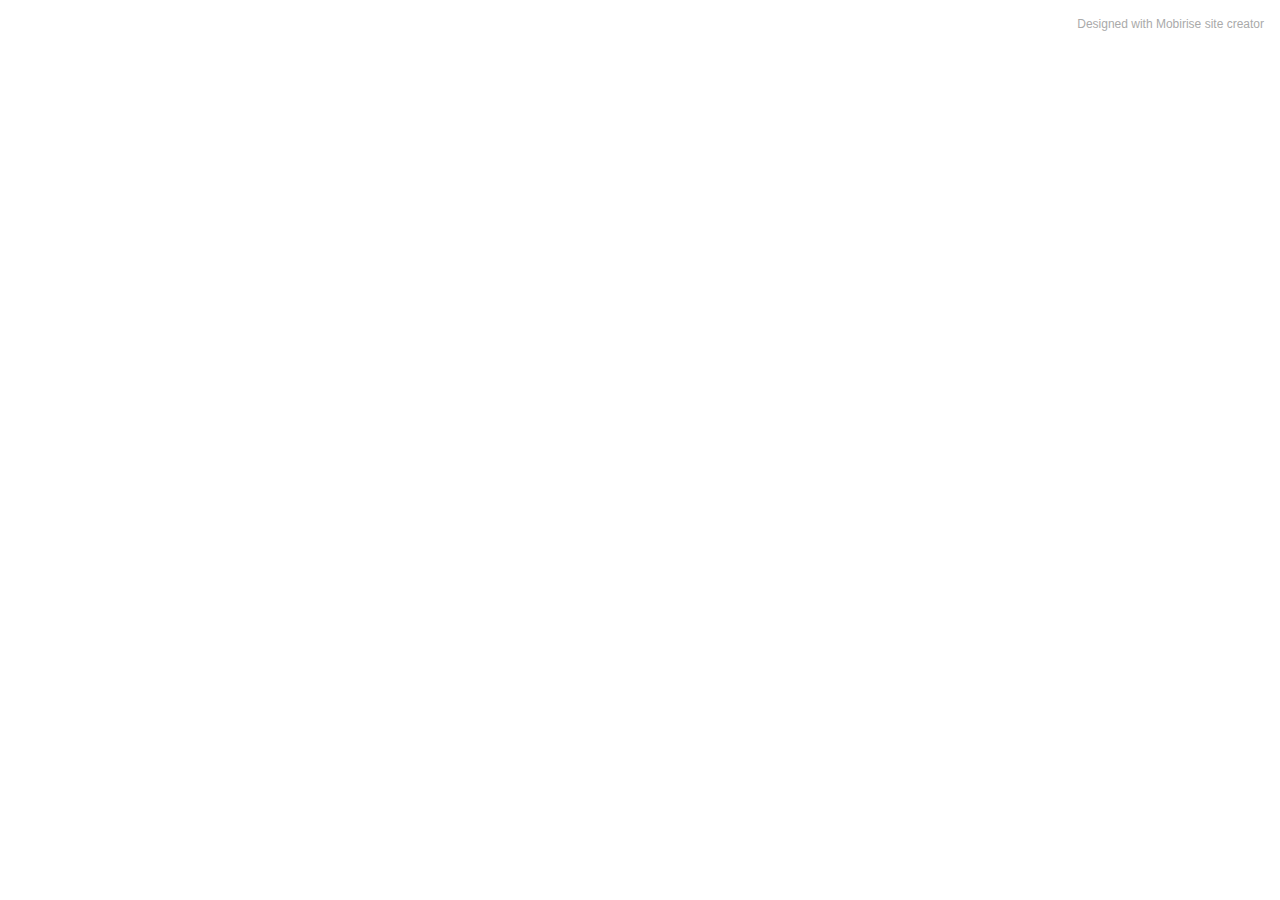
==== commit 95c997a7: "all" ====
--- a/index.html
+++ b/index.html
@@ -11,12 +11,10 @@
   
   
   <title>Home</title>
-  <link rel="stylesheet" href="assets/web/assets/mobirise-icons2/mobirise2.css">
   <link rel="stylesheet" href="assets/tether/tether.min.css">
   <link rel="stylesheet" href="assets/bootstrap/css/bootstrap.min.css">
   <link rel="stylesheet" href="assets/bootstrap/css/bootstrap-grid.min.css">
   <link rel="stylesheet" href="assets/bootstrap/css/bootstrap-reboot.min.css">
-  <link rel="stylesheet" href="assets/socicon/css/styles.css">
   <link rel="stylesheet" href="assets/theme/css/style.css">
   <link rel="preload" as="style" href="assets/mobirise/css/mbr-additional.css"><link rel="stylesheet" href="assets/mobirise/css/mbr-additional.css" type="text/css">
   
@@ -26,194 +24,7 @@
 </head>
 <body>
   
-  <section class="header5 cid-shD5hVo8wJ mbr-fullscreen" id="header5-p">
-
-    
-
-    
-
-    <div class="container">
-        <div class="row justify-content-end">
-            <div class="col-12 col-lg-7">
-                <h1 class="mbr-section-title mbr-fonts-style mbr-white mb-3 display-1"><strong>MAO,你好！</strong></h1>
-                
-                <p class="mbr-text mbr-fonts-style mbr-white display-7">&nbsp;我是LONG，这是我的个人网站。<br>&nbsp;很高兴你能来。<br>&nbsp;这是一个现实中不那么文青的文青的空间/请你看下去<br></p>
-                
-            </div>
-        </div>
-    </div>
-</section>
-
-<section class="content1 cid-s48udlf8KU" id="content1-8">
-    
-    <div class="container">
-        <div class="row justify-content-center">
-            <div class="title col-12 col-md-9">
-                <h3 class="mbr-section-title mbr-fonts-style align-center mb-4 display-2"><strong>关于我</strong></h3>
-                <h4 class="mbr-section-subtitle align-center mbr-fonts-style mb-4 display-7">来自湖南的十八线小县城，<br>在上大学以前，<br>没去过多少地方。<br>以前喜欢北岛，<br>写过诗，<br>现在喜欢睡懒觉。<br>是男的，<br>目前单身，<br>喜欢女生。<br>总而言之，一个挺无聊的人。</h4>
-                
-            </div>
-        </div>
-    </div>
-</section>
-
-<section class="timeline3 cid-shD8LLO4RS" id="timeline3-q">
-    
-    
-    <div class="container">
-        <div class="mbr-section-head">
-            <h3 class="mbr-section-title mbr-fonts-style align-center mb-0 display-2"><strong>我的两个十年</strong></h3>
-            
-        </div>
-        <div class="timelines-container mt-4">
-            <div class="row timeline-element first-separline mb-5">
-                <div class="timeline-date col-12">
-                    <div class="timeline-date-wrapper">
-                        <p class="mbr-timeline-date display-7">5 May 2020</p>
-                    </div>
-                </div>
-                <span class="iconBackground"></span>
-                <div class="col-12 col-md-6">
-                    <div class="image-wrapper">
-                        <img src="assets/images/5.5-948x1264.jpg" alt="Mobirise" title="">
-                    </div>
-                </div>
-                <div class="col-12 col-md-6">
-                    <div class="timeline-text-wrapper">
-                        <h4 class="mbr-timeline-title mbr-fonts-style mb-0 display-5"><strong>爱情</strong></h4>
-                        <p class="mbr-text mbr-fonts-style mt-3 mb-0 display-7">在1015天后重归单身状态。这天没有发生偶像剧的情节，很平和，甚至互相安慰。我以为这是一个新的开始，但是在看过身边人的爱情后，感到失落。就像李<br>志唱的：“爱来爱去不明白爱的意义。”</p>
-                    </div>
-                </div>
-            </div>
-            <div class="row timeline-element first-separline mb-5">
-                <div class="timeline-date col-12">
-                    <div class="timeline-date-wrapper">
-                        <p class="mbr-timeline-date display-7">1 Sep. 2015</p>
-                    </div>
-                </div>
-                <span class="iconBackground"></span>
-                <div class="col-12 col-md-6">
-                    <div class="image-wrapper">
-                        <img src="assets/images/inkedtimg-1-li-402x318.jpg" alt="Mobirise" title="">
-                    </div>
-                </div>
-                <div class="col-12 col-md-6">
-                    <div class="timeline-text-wrapper">
-                        <h4 class="mbr-timeline-title mbr-fonts-style mb-0 display-5"><strong>自我</strong></h4>
-                        <p class="mbr-text mbr-fonts-style mt-3 mb-0 display-7">我上了县里最好的高中，简直“春风得意马蹄疾”。可是，遇到那么多优秀的人后我怀疑自己。在炼狱般的<br>高中生活里，很少时间思考自我，所以我将其搁置，<br>并带进大学。所以，某天夜里躺在床上，我会突然问<br>自己：“我是谁？要去哪里噢？！”</p>
-                    </div>
-                </div>
-            </div>
-            <div class="row timeline-element first-separline mb-5">
-                <div class="timeline-date col-12">
-                    <div class="timeline-date-wrapper">
-                        <p class="mbr-timeline-date display-7">_&nbsp; _&nbsp; 2005</p>
-                    </div>
-                </div>
-                <span class="iconBackground"></span>
-                <div class="col-12 col-md-6">
-                    <div class="image-wrapper">
-                        <img src="assets/images/timg-2-948x948.jpg" alt="Mobirise" title="">
-                    </div>
-                </div>
-                <div class="col-12 col-md-6">
-                    <div class="timeline-text-wrapper">
-                        <h4 class="mbr-timeline-title mbr-fonts-style mb-0 display-5">
-                            <strong>梦想</strong></h4>
-                        <p class="mbr-text mbr-fonts-style mt-3 mb-0 display-7">我讨厌我的家，不过好在这年终于可以去上学了。虽然大家都说：“只有靠读书才能走出去。”但对我来说，去学校向来不是为了追逐所谓梦想，而只是为了逃避。</p>
-                    </div>
-                </div>
-            </div>
-            
-            
-            
-            
-            
-            
-            
-            
-            
-        </div>
-    </div>
-</section>
-
-<section class="content1 cid-shDjiyeL90" id="content1-u">
-    
-    
-    <div class="container">
-        <div class="mbr-section-head">
-            <h4 class="mbr-section-title mbr-fonts-style align-center mb-0 display-2"><strong>我的两个关键词</strong></h4>
-            <h5 class="mbr-section-subtitle mbr-fonts-style align-center mb-0 mt-2 display-5"></h5>
-        </div>
-        <div class="row mt-4">
-            <div class="item features-image сol-12 col-md-6 col-lg-6">
-                <div class="item-wrapper">
-                    <div class="item-img">
-                        <img src="assets/images/u21232295222399630439fm26gp0-1-500x300.jpg" alt="" title="">
-                    </div>
-                    <div class="item-content">
-                        <h5 class="item-title mbr-fonts-style display-5"><strong>篮球</strong></h5>
-                        <h6 class="item-subtitle mbr-fonts-style mt-1 display-7">喜欢打球，打了6、7年，因为打球的时候什么都不用思考。这是真的，最近才想通的，不装。</h6>
-                        <p class="mbr-text mbr-fonts-style mt-3 display-7"></p>
-                    </div>
-                    
-                </div>
-            </div>
-            <div class="item features-image сol-12 col-md-6 col-lg-6">
-                <div class="item-wrapper">
-                    <div class="item-img">
-                        <img src="assets/images/timg-3-1076x774.jpg" alt="" title="">
-                    </div>
-                    <div class="item-content">
-                        <h5 class="item-title mbr-fonts-style display-5"><strong>音乐</strong></h5>
-                        <h6 class="item-subtitle mbr-fonts-style mt-1 display-7">听歌，听了很多歌，听张国荣、陈奕迅、张学友，听五条人、周云蓬，也听Beatles、坂本龙一、Coldplay。</h6>
-                        <p class="mbr-text mbr-fonts-style mt-3 display-7"></p>
-                    </div>
-                    
-                </div>
-            </div>
-
-
-        </div>
-    </div>
-</section>
-
-<section class="contacts4 cid-shDme5Enbw" id="contacts4-v">
-
-    
-
-    
-
-    <div class="container">
-        <div class="row align-items-center justify-content-center">
-            <div class="text-content col-12 col-md-6">
-                <h2 class="mbr-section-title mbr-fonts-style display-2"><strong>如果你愿意聊聊</strong></h2>
-                <p class="mbr-text mbr-fonts-style display-7">E-MAIL：njulong@outlook.com</p>
-            </div>
-            <div class="icons d-flex align-items-center col-12 col-md-6 justify-content-end mt-md-0 mt-2 flex-wrap">
-                <a href="https://twitter.com/mobirise" target="_blank">
-                    <span class="mbr-iconfont mbr-iconfont-social mobi-mbri-preview mobi-mbri"></span>
-                </a>
-                <a href="https://www.facebook.com/pages/Mobirise/1616226671953247" target="_blank">
-                    <span class="mbr-iconfont mbr-iconfont-social mobi-mbri-close mobi-mbri"></span>
-                </a>
-                <a href="https://www.youtube.com/c/mobirise" target="_blank">
-                    <span class="mbr-iconfont mbr-iconfont-social mobi-mbri-clock mobi-mbri"></span>
-                </a>
-                <a href="https://instagram.com/mobirise" target="_blank">
-                    <span class="mbr-iconfont mbr-iconfont-social mobi-mbri-info mobi-mbri"></span>
-                </a>
-                
-                
-                
-                
-                
-                
-            </div>
-        </div>
-    </div>
-    
-</section><section style="background-color: #fff; font-family: -apple-system, BlinkMacSystemFont, 'Segoe UI', 'Roboto', 'Helvetica Neue', Arial, sans-serif; color:#aaa; font-size:12px; padding: 0; align-items: center; display: flex;"><a href="https://mobirise.site/z" style="flex: 1 1; height: 3rem; padding-left: 1rem;"></a><p style="flex: 0 0 auto; margin:0; padding-right:1rem;">Built with Mobirise - <a href="https://mobirise.site/k" style="color:#aaa;">Find out</a></p></section><script src="assets/web/assets/jquery/jquery.min.js"></script>  <script src="assets/popper/popper.min.js"></script>  <script src="assets/tether/tether.min.js"></script>  <script src="assets/bootstrap/js/bootstrap.min.js"></script>  <script src="assets/smoothscroll/smooth-scroll.js"></script>  <script src="assets/sociallikes/social-likes.js"></script>  <script src="assets/theme/js/script.js"></script>  
+  <section style="background-color: #fff; font-family: -apple-system, BlinkMacSystemFont, 'Segoe UI', 'Roboto', 'Helvetica Neue', Arial, sans-serif; color:#aaa; font-size:12px; padding: 0; align-items: center; display: flex;"><a href="https://mobirise.site/f" style="flex: 1 1; height: 3rem; padding-left: 1rem;"></a><p style="flex: 0 0 auto; margin:0; padding-right:1rem;"><a href="https://mobirise.site/i" style="color:#aaa;">Designed with Mobirise</a> site creator</p></section><script src="assets/web/assets/jquery/jquery.min.js"></script>  <script src="assets/popper/popper.min.js"></script>  <script src="assets/tether/tether.min.js"></script>  <script src="assets/bootstrap/js/bootstrap.min.js"></script>  <script src="assets/smoothscroll/smooth-scroll.js"></script>  <script src="assets/theme/js/script.js"></script>  
   
   
 </body>
--- a/assets/mobirise/css/mbr-additional.css
+++ b/assets/mobirise/css/mbr-additional.css
@@ -688,232 +688,6 @@
 a {
   transition: color 0.6s;
 }
-.cid-shD5hVo8wJ {
-  background-image: url("../../../assets/images/background9.jpg");
-}
-.cid-shD5hVo8wJ .mbr-text,
-.cid-shD5hVo8wJ .mbr-section-btn {
-  text-align: left;
-}
-.cid-shD5hVo8wJ .mbr-section-title {
-  text-align: left;
-}
-.cid-s48udlf8KU {
-  padding-top: 5rem;
-  padding-bottom: 2rem;
-  background-image: url("../../../assets/images/-453x328.jpg");
-}
-.cid-s48udlf8KU .mbr-section-title {
-  text-align: left;
-  color: #ffffff;
-}
-.cid-s48udlf8KU .mbr-section-subtitle {
-  text-align: left;
-  color: #ffffff;
-}
-.cid-shD8LLO4RS {
-  padding-top: 5rem;
-  padding-bottom: 5rem;
-  background-color: #353535;
-}
-.cid-shD8LLO4RS .timeline-element {
-  position: relative;
-}
-.cid-shD8LLO4RS .timelines-container {
-  display: flex;
-  flex-wrap: wrap;
-}
-.cid-shD8LLO4RS .image-wrapper img {
-  width: 100%;
-  object-fit: cover;
-}
-.cid-shD8LLO4RS .mbr-section-title,
-.cid-shD8LLO4RS .mbr-section-subtitle,
-.cid-shD8LLO4RS .timeline-date {
-  text-align: center;
-}
-.cid-shD8LLO4RS .iconBackground {
-  position: absolute;
-  width: 20px;
-  height: 20px;
-  border-radius: 50%;
-  border: 2px solid #6592e6;
-  margin-left: -9px;
-}
-@media (max-width: 767px) {
-  .cid-shD8LLO4RS .iconBackground {
-    left: 15px;
-    top: 30px;
-  }
-}
-@media (min-width: 768px) {
-  .cid-shD8LLO4RS .iconBackground {
-    top: 70px;
-    left: 50%;
-  }
-}
-.cid-shD8LLO4RS .row:after {
-  content: "";
-  position: absolute;
-  background-color: #6592e6;
-  width: 2px;
-}
-@media (max-width: 767px) {
-  .cid-shD8LLO4RS .row:after {
-    height: calc(100% + 30px);
-    top: 50px;
-    left: 15px;
-  }
-}
-@media (min-width: 768px) {
-  .cid-shD8LLO4RS .row:after {
-    height: calc(100% - 20px);
-    top: 90px;
-    left: 50%;
-  }
-}
-@media (max-width: 767px) {
-  .cid-shD8LLO4RS .timeline-date-wrapper,
-  .cid-shD8LLO4RS .timeline-text-wrapper,
-  .cid-shD8LLO4RS .image-wrapper {
-    padding: 0rem;
-    padding-left: 2rem;
-  }
-  .cid-shD8LLO4RS .mbr-timeline-date {
-    text-align: center !important;
-  }
-  .cid-shD8LLO4RS .mbr-timeline-title {
-    text-align: center;
-    margin-top: 1rem;
-  }
-}
-@media (max-width: 991px) and (min-width: 768px) {
-  .cid-shD8LLO4RS .timeline-date-wrapper,
-  .cid-shD8LLO4RS .timeline-text-wrapper {
-    padding: 1rem;
-  }
-}
-@media (min-width: 992px) {
-  .cid-shD8LLO4RS .timeline-date-wrapper,
-  .cid-shD8LLO4RS .timeline-text-wrapper,
-  .cid-shD8LLO4RS .image-wrapper {
-    padding: 2rem;
-  }
-}
-.cid-shD8LLO4RS .mbr-section-title {
-  text-align: center;
-  color: #ffffff;
-}
-.cid-shD8LLO4RS .mbr-timeline-date {
-  color: #ffffff;
-}
-.cid-shD8LLO4RS .mbr-timeline-title {
-  color: #ffffff;
-}
-.cid-shD8LLO4RS .mbr-text {
-  color: #ffffff;
-  text-align: left;
-}
-.cid-shDjiyeL90 {
-  padding-top: 6rem;
-  padding-bottom: 6rem;
-  background-color: #353535;
-}
-.cid-shDjiyeL90 img,
-.cid-shDjiyeL90 .item-img {
-  width: 100%;
-  height: 100%;
-  height: 400px;
-  object-fit: cover;
-}
-.cid-shDjiyeL90 .item:focus,
-.cid-shDjiyeL90 span:focus {
-  outline: none;
-}
-.cid-shDjiyeL90 .item {
-  cursor: pointer;
-  margin-bottom: 2rem;
-}
-.cid-shDjiyeL90 .item-wrapper {
-  position: relative;
-  border-radius: 4px;
-  background: #fafafa;
-  height: 100%;
-  display: flex;
-  flex-flow: column nowrap;
-}
-@media (min-width: 992px) {
-  .cid-shDjiyeL90 .item-wrapper .item-content {
-    padding: 2rem;
-  }
-}
-@media (max-width: 991px) {
-  .cid-shDjiyeL90 .item-wrapper .item-content {
-    padding: 1rem;
-  }
-}
-.cid-shDjiyeL90 .mbr-section-btn {
-  margin-top: auto !important;
-}
-.cid-shDjiyeL90 .mbr-section-title {
-  color: #ffffff;
-}
-.cid-shDjiyeL90 .mbr-text,
-.cid-shDjiyeL90 .mbr-section-btn {
-  text-align: left;
-}
-.cid-shDjiyeL90 .item-title {
-  text-align: center;
-  color: #000000;
-}
-.cid-shDjiyeL90 .item-subtitle {
-  text-align: left;
-  color: #232323;
-}
-.cid-shDme5Enbw {
-  padding-top: 90px;
-  padding-bottom: 90px;
-  background-color: #353535;
-}
-.cid-shDme5Enbw .media-container-row {
-  justify-content: space-between;
-}
-.cid-shDme5Enbw .text-content {
-  max-width: 50%;
-}
-.cid-shDme5Enbw .mbr-iconfont-social {
-  margin: 0.5rem;
-  font-size: 32px;
-  display: flex;
-  border-radius: 50%;
-  text-align: center;
-  color: #6592e6;
-  border: 2px solid #6592e6;
-  justify-content: center;
-  align-content: center;
-  transition: all 0.3s;
-}
-.cid-shDme5Enbw .mbr-iconfont-social:before {
-  padding: 0.6rem;
-}
-.cid-shDme5Enbw .mbr-iconfont-social:hover {
-  background-color: #6592e6;
-  color: #ffffff;
-}
-@media (max-width: 768px) {
-  .cid-shDme5Enbw .icons {
-    justify-content: center !important;
-  }
-  .cid-shDme5Enbw .text-content * {
-    text-align: center;
-  }
-}
-.cid-shDme5Enbw .mbr-section-title {
-  color: #ffffff;
-}
-.cid-shDme5Enbw P {
-  color: #ffffff;
-}
 .cid-shDnQk3vX2 {
   background-image: url("../../../assets/images/background9.jpg");
 }
@@ -1528,3 +1302,165 @@
 .cid-sDMizuNXFb .media-container-row .mbr-text {
   text-align: center;
 }
+.cid-sDMBJoq6cX {
+  background-image: url("../../../assets/images/-2000x2999.jpeg");
+}
+.cid-sDMBJoq6cX .mbr-section-title {
+  text-align: center;
+}
+.cid-sDMBJoq6cX .mbr-text,
+.cid-sDMBJoq6cX .mbr-section-btn {
+  text-align: center;
+}
+.cid-sDMBJoEMaE {
+  padding-top: 3rem;
+  padding-bottom: 2rem;
+  background-color: #dbdada;
+}
+.cid-sDMBJoWkYg {
+  padding-top: 0rem;
+  padding-bottom: 0rem;
+  background-color: #dbdada;
+}
+@media (max-width: 991px) {
+  .cid-sDMBJoWkYg .image-wrapper {
+    margin-bottom: 1rem;
+  }
+}
+.cid-sDMBJoWkYg .row {
+  flex-direction: row-reverse;
+}
+.cid-sDMBJoWkYg img {
+  width: 100%;
+}
+.cid-sDMBJpcuBI {
+  padding-top: 0rem;
+  padding-bottom: 2rem;
+  background-color: #dbdada;
+}
+@media (max-width: 991px) {
+  .cid-sDMBJpcuBI .image-wrapper {
+    margin-bottom: 1rem;
+  }
+}
+.cid-sDMBJpcuBI .row {
+  flex-direction: row-reverse;
+}
+.cid-sDMBJpcuBI img {
+  width: 100%;
+}
+.cid-sDMBJprJ3n {
+  padding-top: 2rem;
+  padding-bottom: 2rem;
+  background-color: #dbdada;
+}
+.cid-sDMBJpFTWp {
+  padding-top: 0rem;
+  padding-bottom: 3rem;
+  background-color: #dbdada;
+}
+.cid-sDMBJpFTWp .line {
+  background-color: #353535;
+  align: center;
+  height: 2px;
+  margin: 0 auto;
+}
+.cid-sDMBJpFTWp .mbr-text {
+  text-align: left;
+}
+.cid-sDMBJpUKK3 {
+  padding-top: 0rem;
+  padding-bottom: 0rem;
+  background-color: #dbdada;
+}
+.cid-sDMBJpUKK3 .mbr-section-subtitle DIV {
+  text-align: left;
+}
+.cid-sDMBJqeVZg {
+  padding-top: 2rem;
+  padding-bottom: 2rem;
+  background-color: #dbdada;
+}
+.cid-sDMBJqs4VI {
+  padding-top: 1rem;
+  padding-bottom: 3rem;
+  background-color: #dbdada;
+}
+@media (max-width: 991px) {
+  .cid-sDMBJqs4VI .image-wrapper {
+    margin-bottom: 1rem;
+  }
+}
+.cid-sDMBJqs4VI .row {
+  flex-direction: row-reverse;
+}
+.cid-sDMBJqs4VI img {
+  width: 100%;
+}
+@media (min-width: 992px) {
+  .cid-sDMBJqs4VI .text-wrapper {
+    padding: 2rem;
+  }
+}
+.cid-sDMBJqs4VI .mbr-section-title {
+  text-align: left;
+}
+.cid-sDMBJqs4VI .mbr-text {
+  text-align: center;
+}
+.cid-sDMBJqNuhC {
+  padding-top: 0rem;
+  padding-bottom: 0rem;
+  background-color: #dbdada;
+}
+.cid-sDMBJqNuhC .mbr-section-subtitle {
+  text-align: left;
+}
+.cid-sDMBJr4xst {
+  padding-top: 2rem;
+  padding-bottom: 2rem;
+  background-color: #dbdada;
+}
+.cid-sDMBJrjfzF {
+  padding-top: 0rem;
+  padding-bottom: 0rem;
+  background-color: #dbdada;
+}
+.cid-sDMBJrjfzF .mbr-section-subtitle {
+  text-align: left;
+}
+.cid-sDMBJrDynM {
+  padding-top: 2rem;
+  padding-bottom: 0rem;
+  background-color: #dbdada;
+}
+.cid-sDMBJrVrQh {
+  background-color: #dbdada;
+}
+@media (max-width: 991px) {
+  .cid-sDMBJrVrQh .image-wrapper {
+    margin-bottom: 1rem;
+  }
+}
+.cid-sDMBJrVrQh .row {
+  flex-direction: row-reverse;
+}
+.cid-sDMBJrVrQh img {
+  width: 100%;
+}
+.cid-sDMBJsh6Gk {
+  padding-top: 0rem;
+  padding-bottom: 0rem;
+  background-color: #dbdada;
+}
+.cid-sDMBJsh6Gk .mbr-section-subtitle {
+  text-align: left;
+}
+.cid-sDMBJsCx0j {
+  padding-top: 30px;
+  padding-bottom: 30px;
+  background-image: url("../../../assets/images/background1.jpg");
+}
+.cid-sDMBJsCx0j .media-container-row .mbr-text {
+  text-align: center;
+}
--- a/assets/mobirise/css/mbr-additional.css
+++ b/assets/mobirise/css/mbr-additional.css
@@ -688,232 +688,6 @@
 a {
   transition: color 0.6s;
 }
-.cid-shD5hVo8wJ {
-  background-image: url("../../../assets/images/background9.jpg");
-}
-.cid-shD5hVo8wJ .mbr-text,
-.cid-shD5hVo8wJ .mbr-section-btn {
-  text-align: left;
-}
-.cid-shD5hVo8wJ .mbr-section-title {
-  text-align: left;
-}
-.cid-s48udlf8KU {
-  padding-top: 5rem;
-  padding-bottom: 2rem;
-  background-image: url("../../../assets/images/-453x328.jpg");
-}
-.cid-s48udlf8KU .mbr-section-title {
-  text-align: left;
-  color: #ffffff;
-}
-.cid-s48udlf8KU .mbr-section-subtitle {
-  text-align: left;
-  color: #ffffff;
-}
-.cid-shD8LLO4RS {
-  padding-top: 5rem;
-  padding-bottom: 5rem;
-  background-color: #353535;
-}
-.cid-shD8LLO4RS .timeline-element {
-  position: relative;
-}
-.cid-shD8LLO4RS .timelines-container {
-  display: flex;
-  flex-wrap: wrap;
-}
-.cid-shD8LLO4RS .image-wrapper img {
-  width: 100%;
-  object-fit: cover;
-}
-.cid-shD8LLO4RS .mbr-section-title,
-.cid-shD8LLO4RS .mbr-section-subtitle,
-.cid-shD8LLO4RS .timeline-date {
-  text-align: center;
-}
-.cid-shD8LLO4RS .iconBackground {
-  position: absolute;
-  width: 20px;
-  height: 20px;
-  border-radius: 50%;
-  border: 2px solid #6592e6;
-  margin-left: -9px;
-}
-@media (max-width: 767px) {
-  .cid-shD8LLO4RS .iconBackground {
-    left: 15px;
-    top: 30px;
-  }
-}
-@media (min-width: 768px) {
-  .cid-shD8LLO4RS .iconBackground {
-    top: 70px;
-    left: 50%;
-  }
-}
-.cid-shD8LLO4RS .row:after {
-  content: "";
-  position: absolute;
-  background-color: #6592e6;
-  width: 2px;
-}
-@media (max-width: 767px) {
-  .cid-shD8LLO4RS .row:after {
-    height: calc(100% + 30px);
-    top: 50px;
-    left: 15px;
-  }
-}
-@media (min-width: 768px) {
-  .cid-shD8LLO4RS .row:after {
-    height: calc(100% - 20px);
-    top: 90px;
-    left: 50%;
-  }
-}
-@media (max-width: 767px) {
-  .cid-shD8LLO4RS .timeline-date-wrapper,
-  .cid-shD8LLO4RS .timeline-text-wrapper,
-  .cid-shD8LLO4RS .image-wrapper {
-    padding: 0rem;
-    padding-left: 2rem;
-  }
-  .cid-shD8LLO4RS .mbr-timeline-date {
-    text-align: center !important;
-  }
-  .cid-shD8LLO4RS .mbr-timeline-title {
-    text-align: center;
-    margin-top: 1rem;
-  }
-}
-@media (max-width: 991px) and (min-width: 768px) {
-  .cid-shD8LLO4RS .timeline-date-wrapper,
-  .cid-shD8LLO4RS .timeline-text-wrapper {
-    padding: 1rem;
-  }
-}
-@media (min-width: 992px) {
-  .cid-shD8LLO4RS .timeline-date-wrapper,
-  .cid-shD8LLO4RS .timeline-text-wrapper,
-  .cid-shD8LLO4RS .image-wrapper {
-    padding: 2rem;
-  }
-}
-.cid-shD8LLO4RS .mbr-section-title {
-  text-align: center;
-  color: #ffffff;
-}
-.cid-shD8LLO4RS .mbr-timeline-date {
-  color: #ffffff;
-}
-.cid-shD8LLO4RS .mbr-timeline-title {
-  color: #ffffff;
-}
-.cid-shD8LLO4RS .mbr-text {
-  color: #ffffff;
-  text-align: left;
-}
-.cid-shDjiyeL90 {
-  padding-top: 6rem;
-  padding-bottom: 6rem;
-  background-color: #353535;
-}
-.cid-shDjiyeL90 img,
-.cid-shDjiyeL90 .item-img {
-  width: 100%;
-  height: 100%;
-  height: 400px;
-  object-fit: cover;
-}
-.cid-shDjiyeL90 .item:focus,
-.cid-shDjiyeL90 span:focus {
-  outline: none;
-}
-.cid-shDjiyeL90 .item {
-  cursor: pointer;
-  margin-bottom: 2rem;
-}
-.cid-shDjiyeL90 .item-wrapper {
-  position: relative;
-  border-radius: 4px;
-  background: #fafafa;
-  height: 100%;
-  display: flex;
-  flex-flow: column nowrap;
-}
-@media (min-width: 992px) {
-  .cid-shDjiyeL90 .item-wrapper .item-content {
-    padding: 2rem;
-  }
-}
-@media (max-width: 991px) {
-  .cid-shDjiyeL90 .item-wrapper .item-content {
-    padding: 1rem;
-  }
-}
-.cid-shDjiyeL90 .mbr-section-btn {
-  margin-top: auto !important;
-}
-.cid-shDjiyeL90 .mbr-section-title {
-  color: #ffffff;
-}
-.cid-shDjiyeL90 .mbr-text,
-.cid-shDjiyeL90 .mbr-section-btn {
-  text-align: left;
-}
-.cid-shDjiyeL90 .item-title {
-  text-align: center;
-  color: #000000;
-}
-.cid-shDjiyeL90 .item-subtitle {
-  text-align: left;
-  color: #232323;
-}
-.cid-shDme5Enbw {
-  padding-top: 90px;
-  padding-bottom: 90px;
-  background-color: #353535;
-}
-.cid-shDme5Enbw .media-container-row {
-  justify-content: space-between;
-}
-.cid-shDme5Enbw .text-content {
-  max-width: 50%;
-}
-.cid-shDme5Enbw .mbr-iconfont-social {
-  margin: 0.5rem;
-  font-size: 32px;
-  display: flex;
-  border-radius: 50%;
-  text-align: center;
-  color: #6592e6;
-  border: 2px solid #6592e6;
-  justify-content: center;
-  align-content: center;
-  transition: all 0.3s;
-}
-.cid-shDme5Enbw .mbr-iconfont-social:before {
-  padding: 0.6rem;
-}
-.cid-shDme5Enbw .mbr-iconfont-social:hover {
-  background-color: #6592e6;
-  color: #ffffff;
-}
-@media (max-width: 768px) {
-  .cid-shDme5Enbw .icons {
-    justify-content: center !important;
-  }
-  .cid-shDme5Enbw .text-content * {
-    text-align: center;
-  }
-}
-.cid-shDme5Enbw .mbr-section-title {
-  color: #ffffff;
-}
-.cid-shDme5Enbw P {
-  color: #ffffff;
-}
 .cid-shDnQk3vX2 {
   background-image: url("../../../assets/images/background9.jpg");
 }
@@ -1528,3 +1302,165 @@
 .cid-sDMizuNXFb .media-container-row .mbr-text {
   text-align: center;
 }
+.cid-sDMBJoq6cX {
+  background-image: url("../../../assets/images/-2000x2999.jpeg");
+}
+.cid-sDMBJoq6cX .mbr-section-title {
+  text-align: center;
+}
+.cid-sDMBJoq6cX .mbr-text,
+.cid-sDMBJoq6cX .mbr-section-btn {
+  text-align: center;
+}
+.cid-sDMBJoEMaE {
+  padding-top: 3rem;
+  padding-bottom: 2rem;
+  background-color: #dbdada;
+}
+.cid-sDMBJoWkYg {
+  padding-top: 0rem;
+  padding-bottom: 0rem;
+  background-color: #dbdada;
+}
+@media (max-width: 991px) {
+  .cid-sDMBJoWkYg .image-wrapper {
+    margin-bottom: 1rem;
+  }
+}
+.cid-sDMBJoWkYg .row {
+  flex-direction: row-reverse;
+}
+.cid-sDMBJoWkYg img {
+  width: 100%;
+}
+.cid-sDMBJpcuBI {
+  padding-top: 0rem;
+  padding-bottom: 2rem;
+  background-color: #dbdada;
+}
+@media (max-width: 991px) {
+  .cid-sDMBJpcuBI .image-wrapper {
+    margin-bottom: 1rem;
+  }
+}
+.cid-sDMBJpcuBI .row {
+  flex-direction: row-reverse;
+}
+.cid-sDMBJpcuBI img {
+  width: 100%;
+}
+.cid-sDMBJprJ3n {
+  padding-top: 2rem;
+  padding-bottom: 2rem;
+  background-color: #dbdada;
+}
+.cid-sDMBJpFTWp {
+  padding-top: 0rem;
+  padding-bottom: 3rem;
+  background-color: #dbdada;
+}
+.cid-sDMBJpFTWp .line {
+  background-color: #353535;
+  align: center;
+  height: 2px;
+  margin: 0 auto;
+}
+.cid-sDMBJpFTWp .mbr-text {
+  text-align: left;
+}
+.cid-sDMBJpUKK3 {
+  padding-top: 0rem;
+  padding-bottom: 0rem;
+  background-color: #dbdada;
+}
+.cid-sDMBJpUKK3 .mbr-section-subtitle DIV {
+  text-align: left;
+}
+.cid-sDMBJqeVZg {
+  padding-top: 2rem;
+  padding-bottom: 2rem;
+  background-color: #dbdada;
+}
+.cid-sDMBJqs4VI {
+  padding-top: 1rem;
+  padding-bottom: 3rem;
+  background-color: #dbdada;
+}
+@media (max-width: 991px) {
+  .cid-sDMBJqs4VI .image-wrapper {
+    margin-bottom: 1rem;
+  }
+}
+.cid-sDMBJqs4VI .row {
+  flex-direction: row-reverse;
+}
+.cid-sDMBJqs4VI img {
+  width: 100%;
+}
+@media (min-width: 992px) {
+  .cid-sDMBJqs4VI .text-wrapper {
+    padding: 2rem;
+  }
+}
+.cid-sDMBJqs4VI .mbr-section-title {
+  text-align: left;
+}
+.cid-sDMBJqs4VI .mbr-text {
+  text-align: center;
+}
+.cid-sDMBJqNuhC {
+  padding-top: 0rem;
+  padding-bottom: 0rem;
+  background-color: #dbdada;
+}
+.cid-sDMBJqNuhC .mbr-section-subtitle {
+  text-align: left;
+}
+.cid-sDMBJr4xst {
+  padding-top: 2rem;
+  padding-bottom: 2rem;
+  background-color: #dbdada;
+}
+.cid-sDMBJrjfzF {
+  padding-top: 0rem;
+  padding-bottom: 0rem;
+  background-color: #dbdada;
+}
+.cid-sDMBJrjfzF .mbr-section-subtitle {
+  text-align: left;
+}
+.cid-sDMBJrDynM {
+  padding-top: 2rem;
+  padding-bottom: 0rem;
+  background-color: #dbdada;
+}
+.cid-sDMBJrVrQh {
+  background-color: #dbdada;
+}
+@media (max-width: 991px) {
+  .cid-sDMBJrVrQh .image-wrapper {
+    margin-bottom: 1rem;
+  }
+}
+.cid-sDMBJrVrQh .row {
+  flex-direction: row-reverse;
+}
+.cid-sDMBJrVrQh img {
+  width: 100%;
+}
+.cid-sDMBJsh6Gk {
+  padding-top: 0rem;
+  padding-bottom: 0rem;
+  background-color: #dbdada;
+}
+.cid-sDMBJsh6Gk .mbr-section-subtitle {
+  text-align: left;
+}
+.cid-sDMBJsCx0j {
+  padding-top: 30px;
+  padding-bottom: 30px;
+  background-image: url("../../../assets/images/background1.jpg");
+}
+.cid-sDMBJsCx0j .media-container-row .mbr-text {
+  text-align: center;
+}
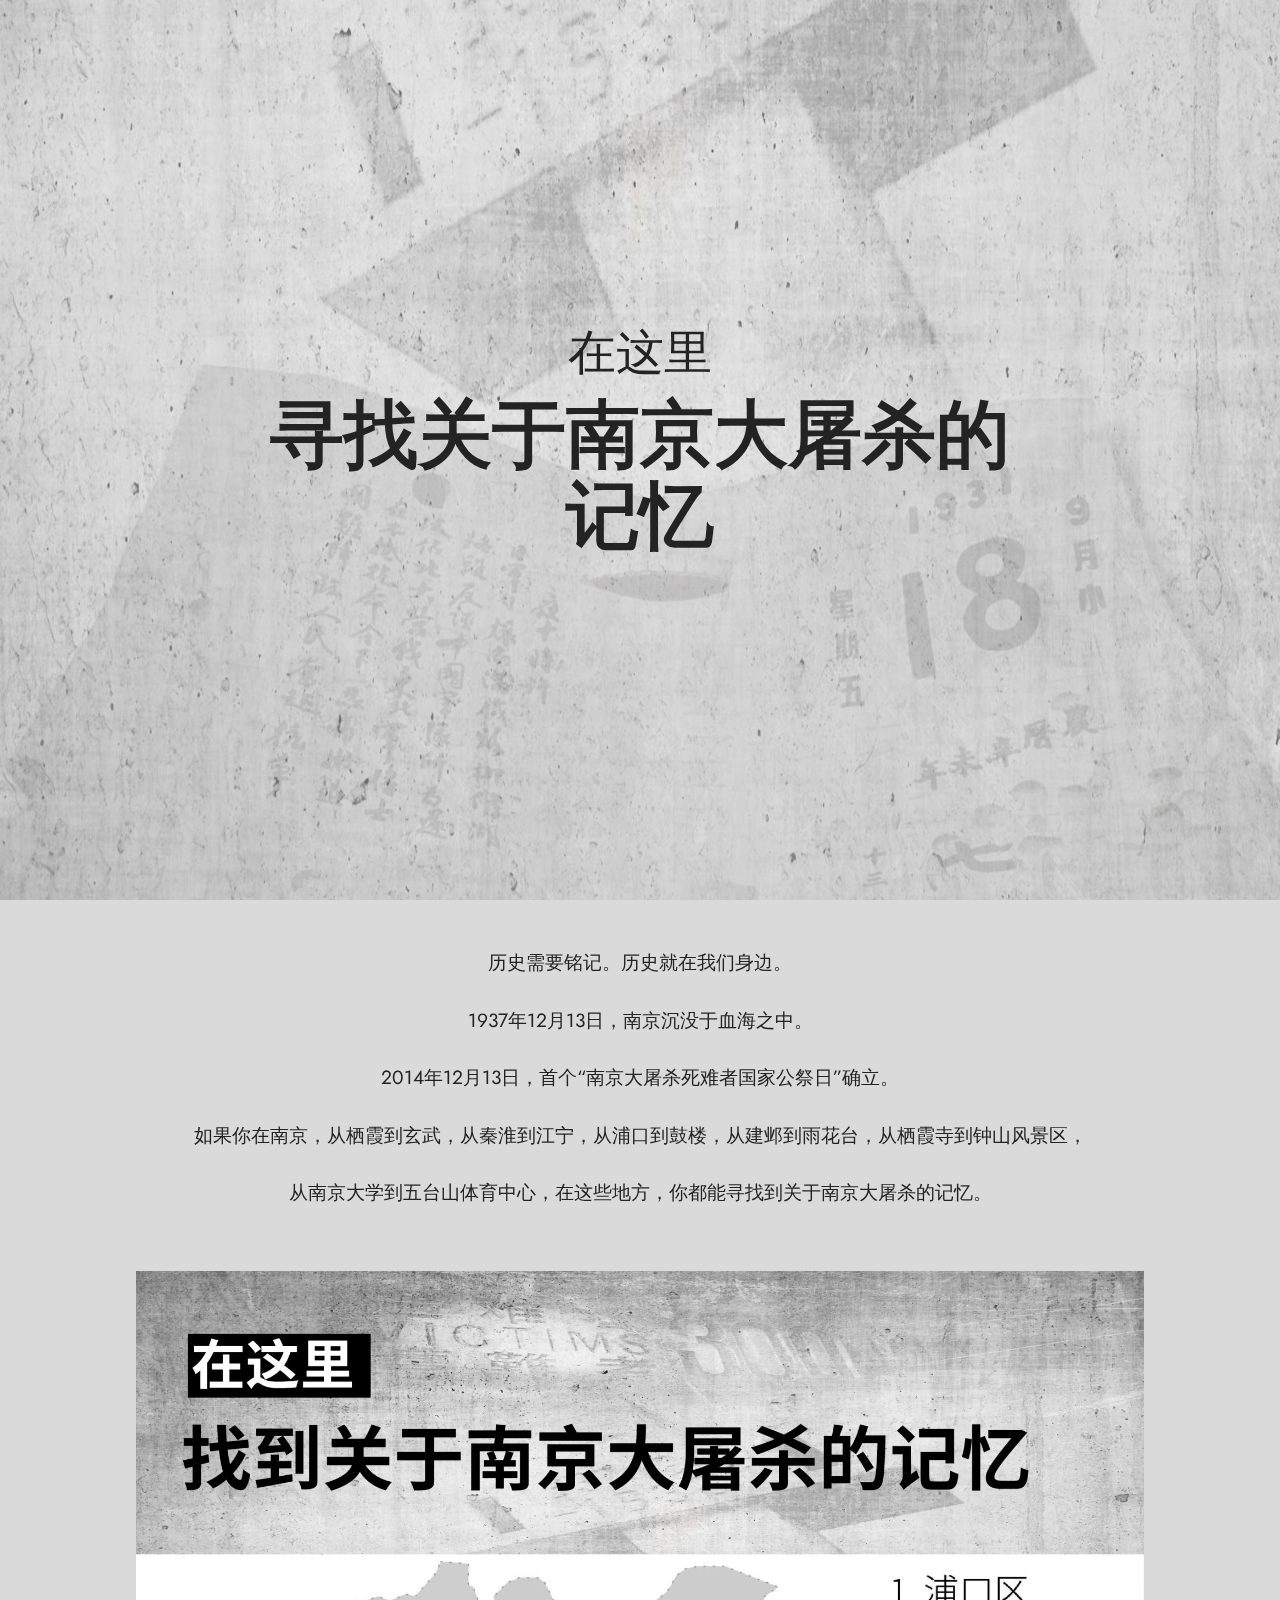
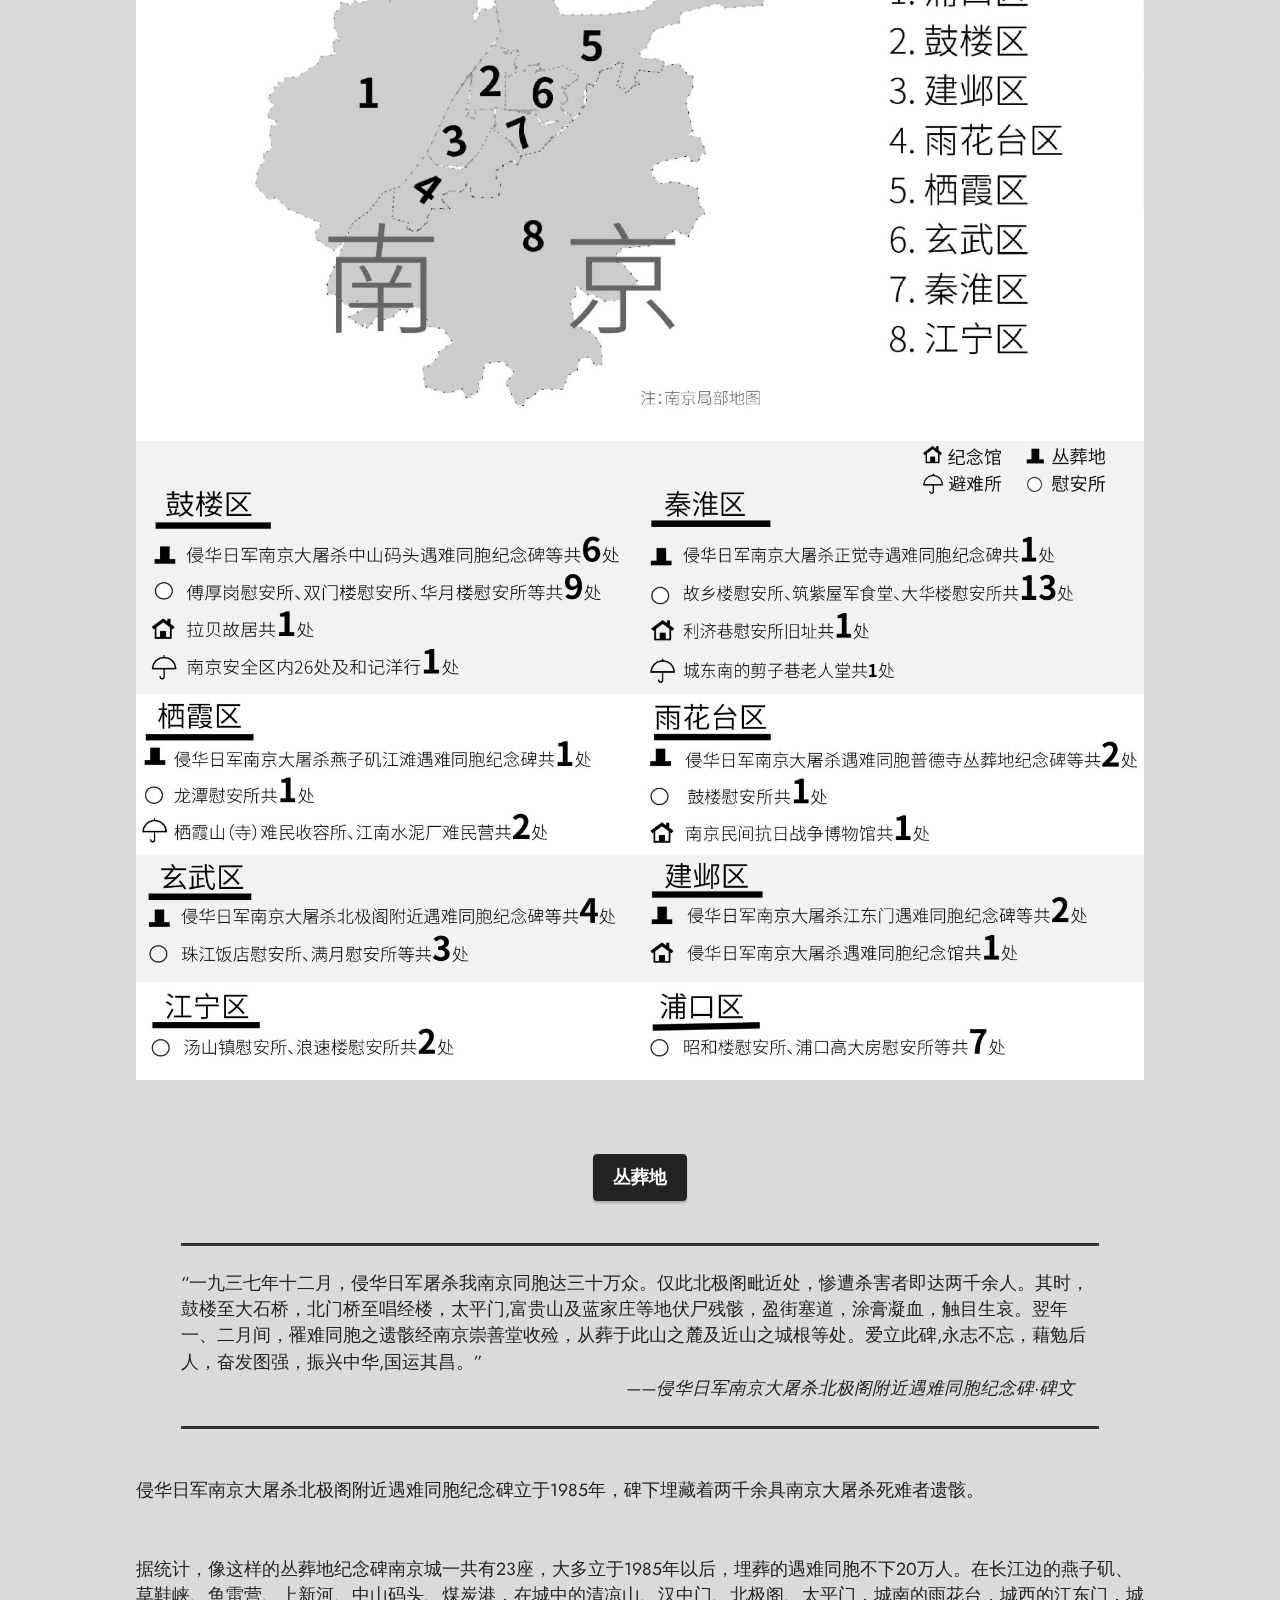
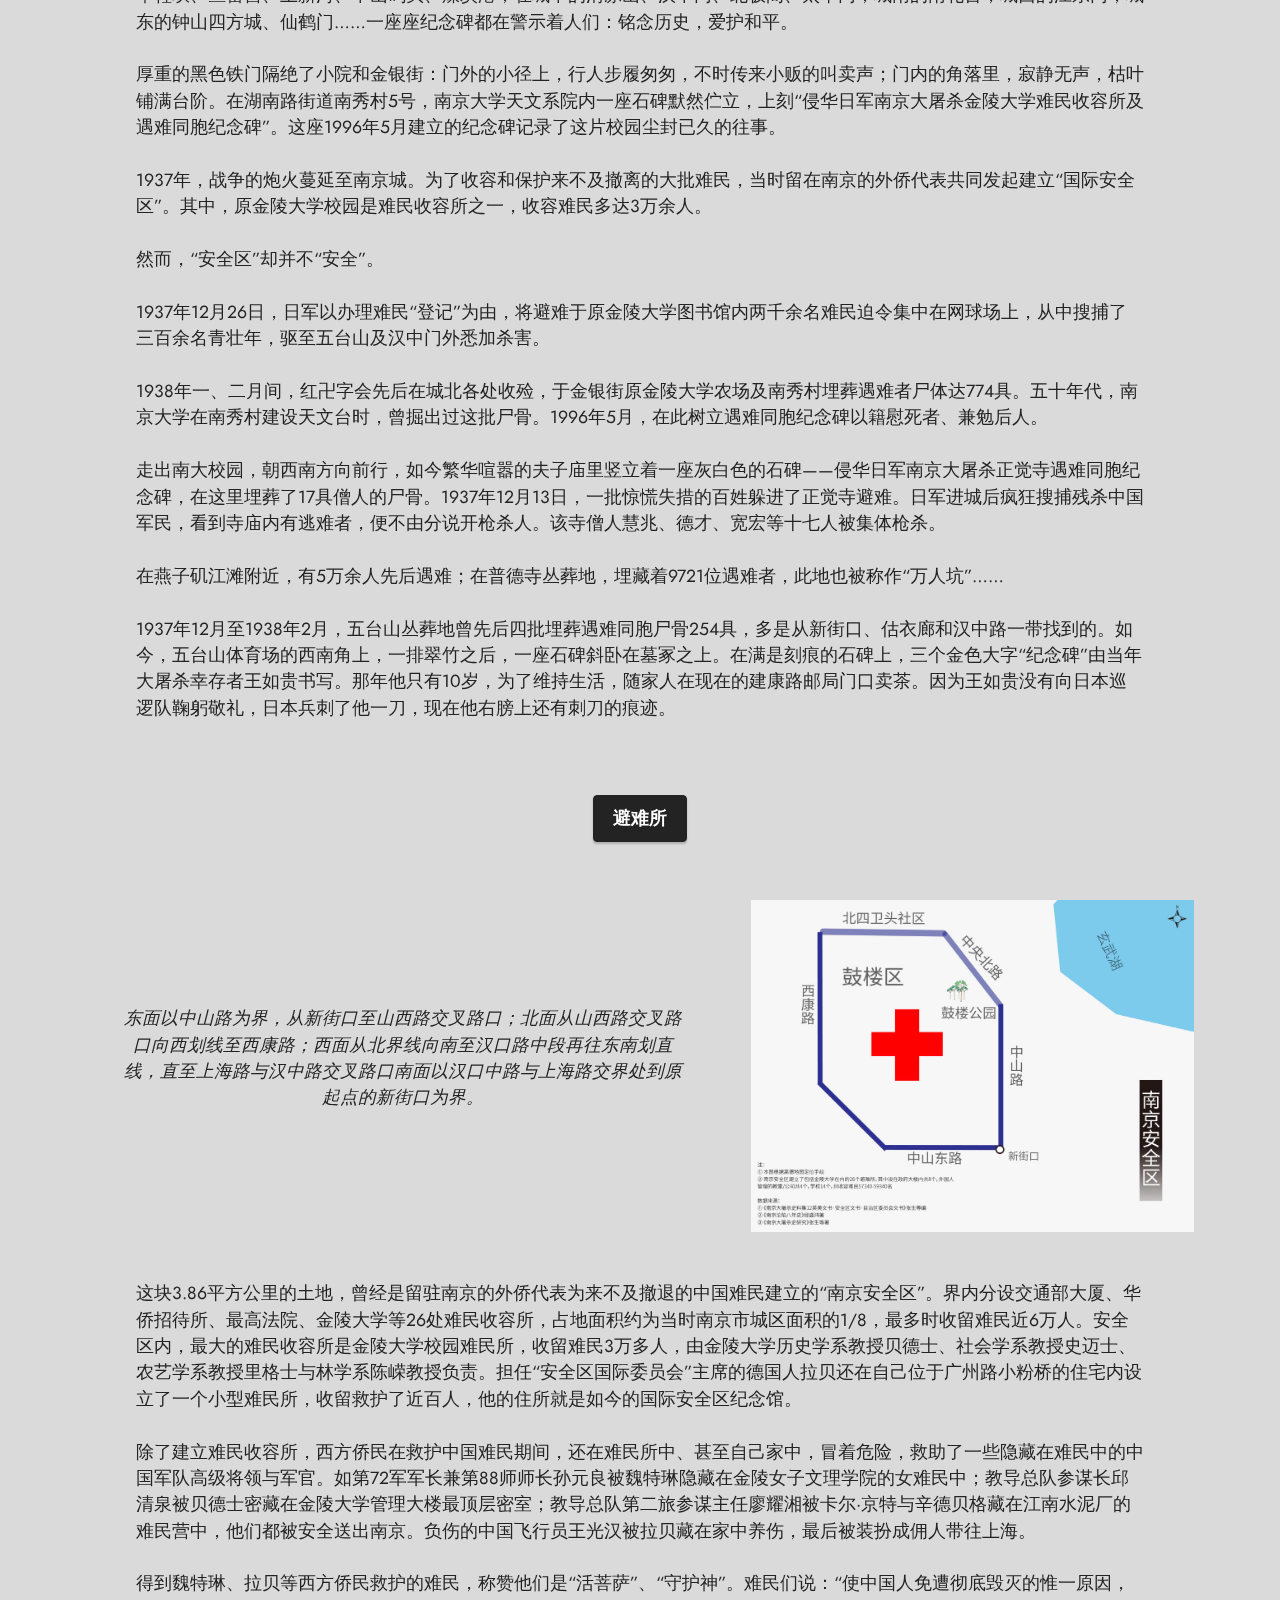
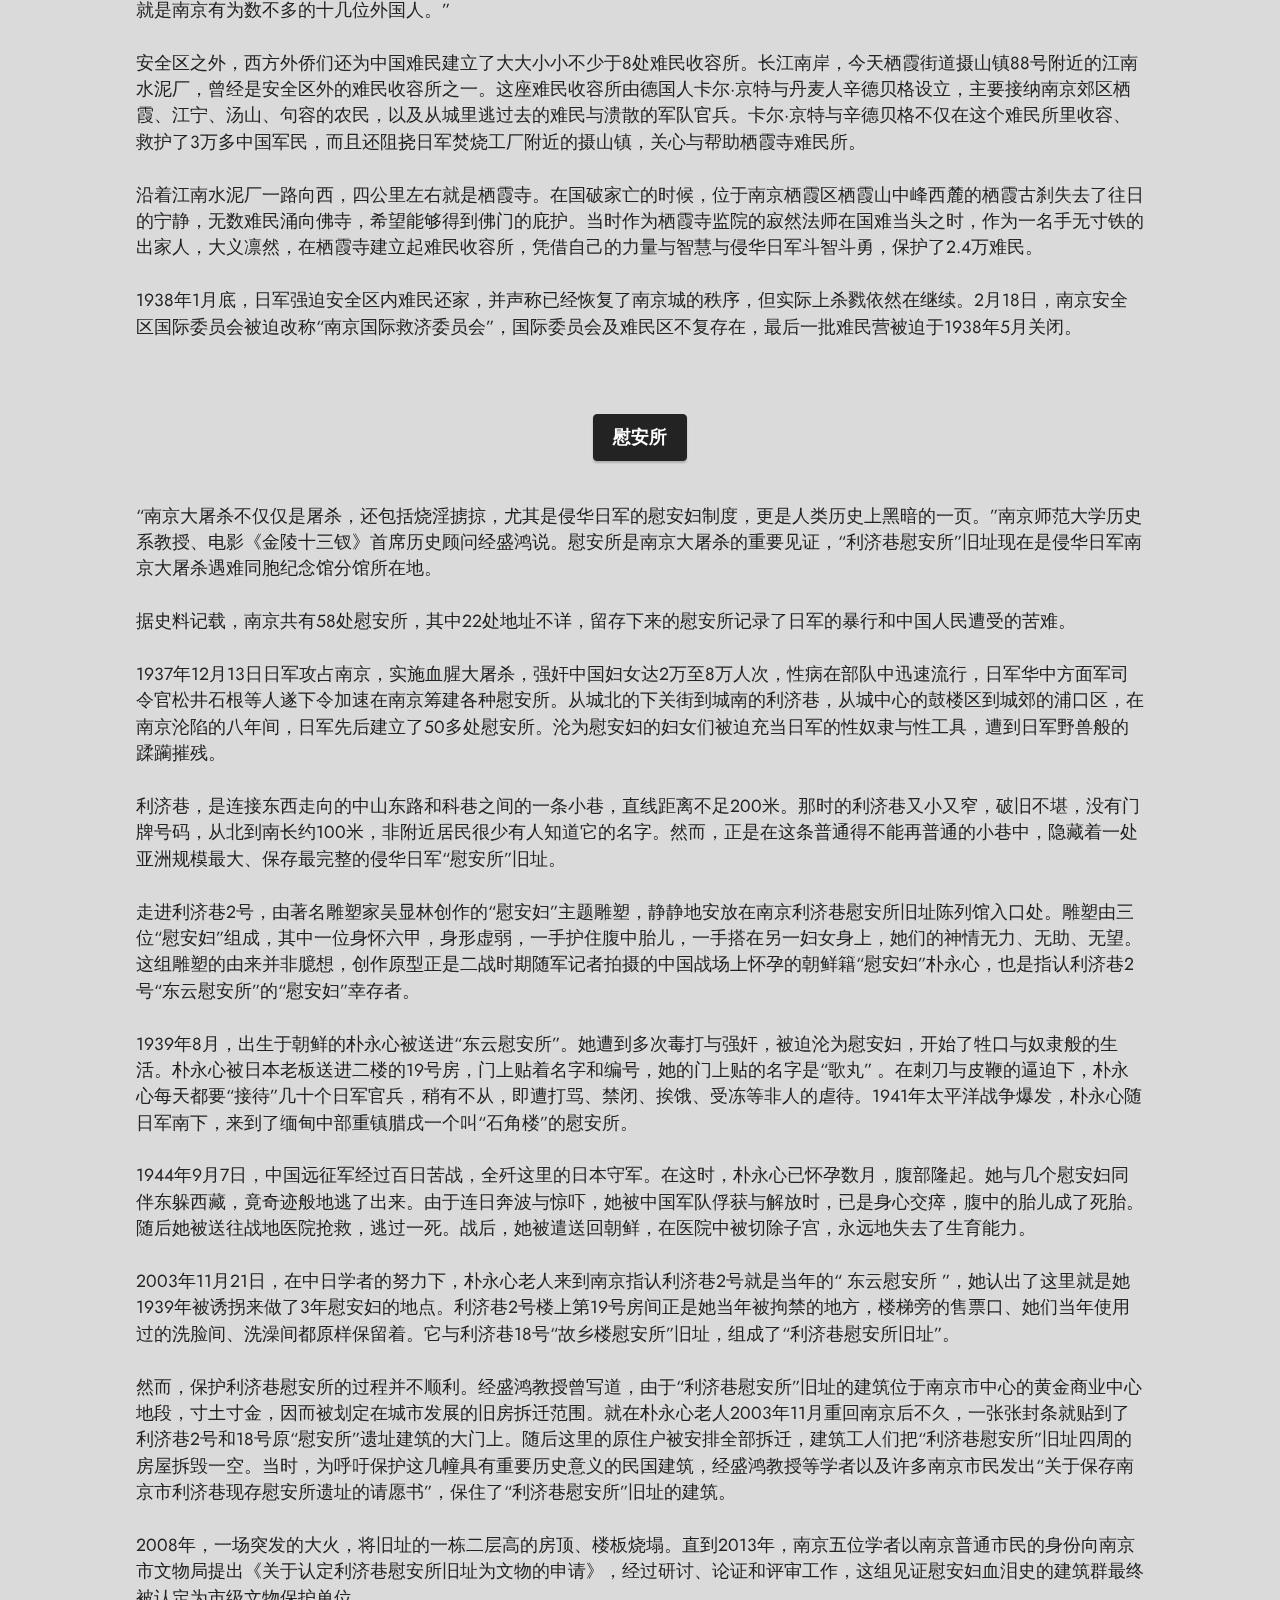
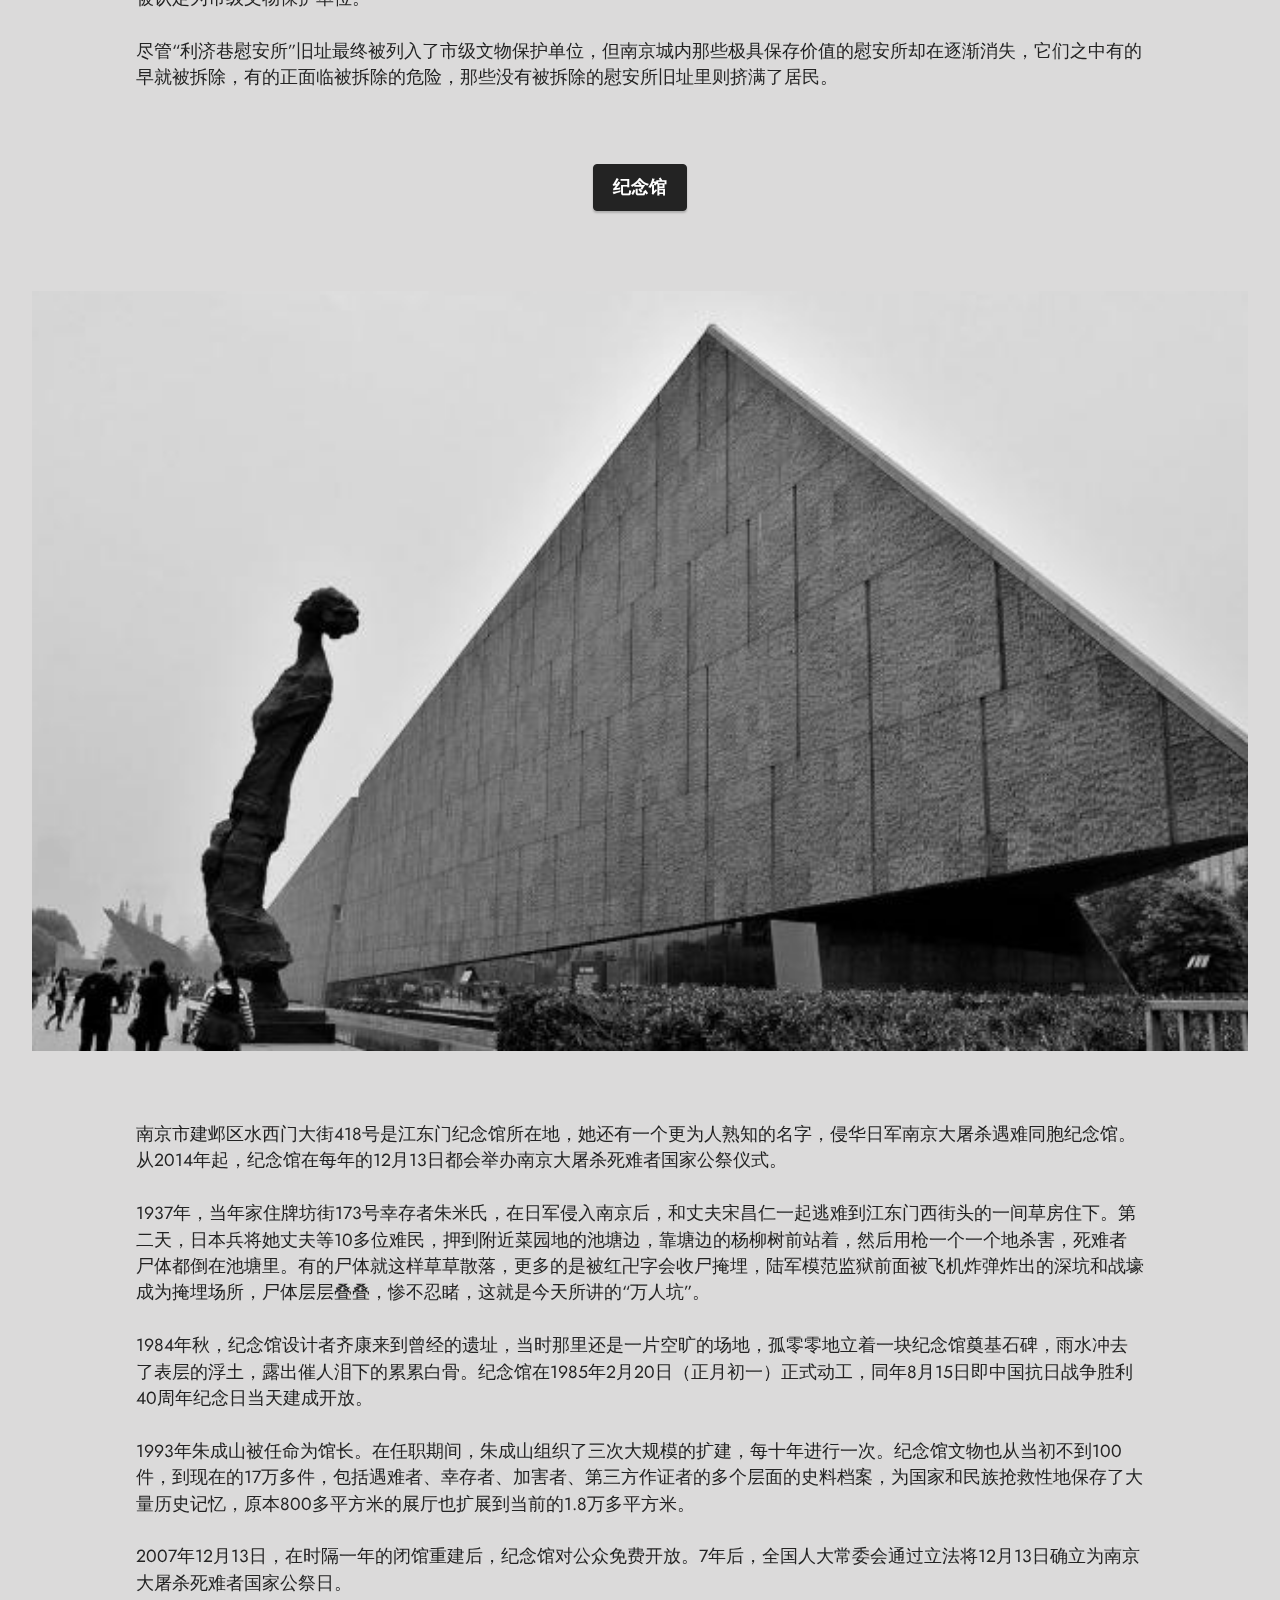
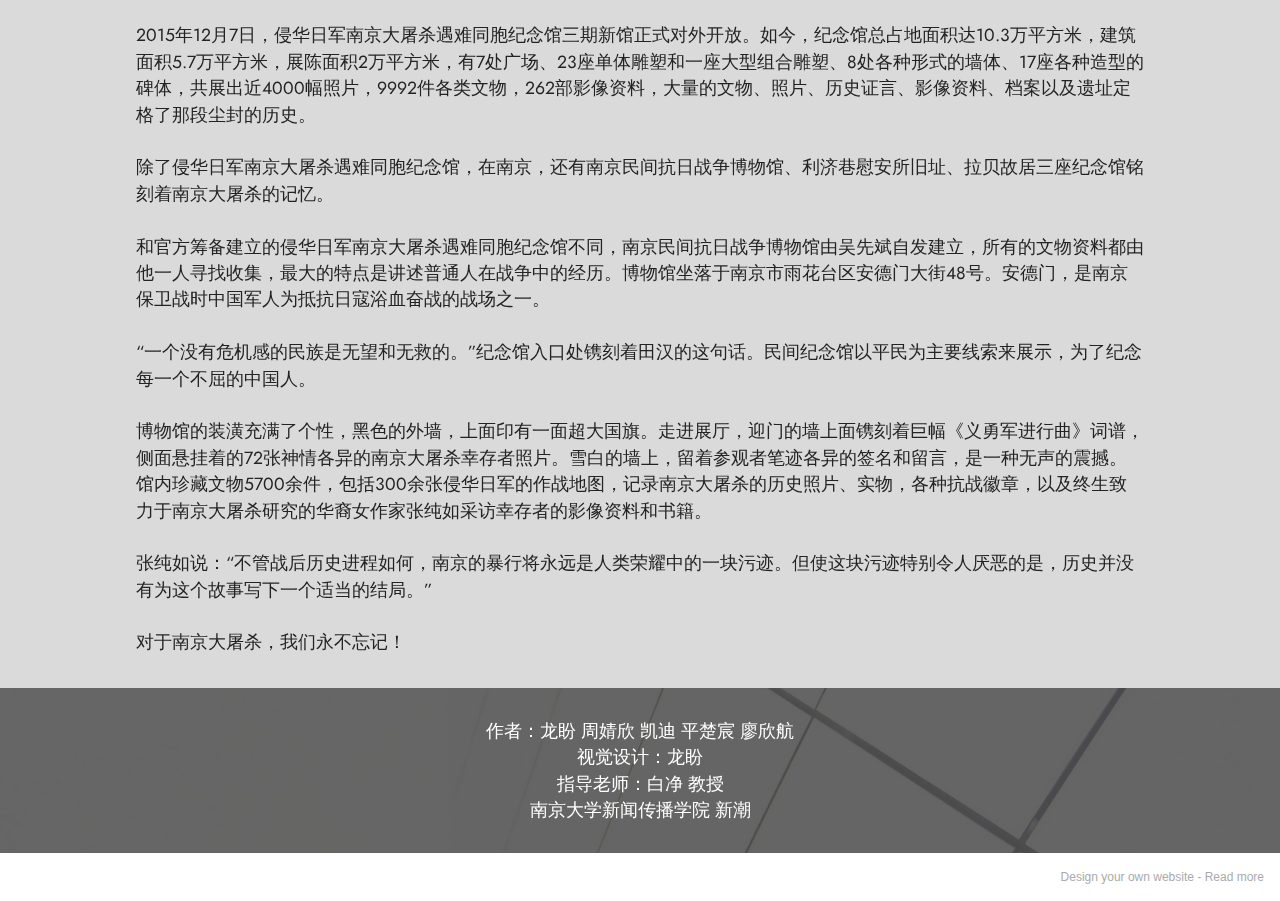
==== commit 25ad00c7: "all" ====
--- a/index.html
+++ b/index.html
@@ -10,7 +10,7 @@
   <meta name="description" content="">
   
   
-  <title>Home</title>
+  <title>Page 5</title>
   <link rel="stylesheet" href="assets/tether/tether.min.css">
   <link rel="stylesheet" href="assets/bootstrap/css/bootstrap.min.css">
   <link rel="stylesheet" href="assets/bootstrap/css/bootstrap-grid.min.css">
@@ -24,7 +24,310 @@
 </head>
 <body>
   
-  <section style="background-color: #fff; font-family: -apple-system, BlinkMacSystemFont, 'Segoe UI', 'Roboto', 'Helvetica Neue', Arial, sans-serif; color:#aaa; font-size:12px; padding: 0; align-items: center; display: flex;"><a href="https://mobirise.site/f" style="flex: 1 1; height: 3rem; padding-left: 1rem;"></a><p style="flex: 0 0 auto; margin:0; padding-right:1rem;"><a href="https://mobirise.site/i" style="color:#aaa;">Designed with Mobirise</a> site creator</p></section><script src="assets/web/assets/jquery/jquery.min.js"></script>  <script src="assets/popper/popper.min.js"></script>  <script src="assets/tether/tether.min.js"></script>  <script src="assets/bootstrap/js/bootstrap.min.js"></script>  <script src="assets/smoothscroll/smooth-scroll.js"></script>  <script src="assets/theme/js/script.js"></script>  
+  <section class="header3 cid-sDLW89ulkc mbr-fullscreen mbr-parallax-background" id="header3-1l">
+
+    
+
+    <div class="mbr-overlay" style="opacity: 0.2; background-color: rgb(187, 187, 187);"></div>
+
+    <div class="align-center container-fluid">
+        <div class="row justify-content-center">
+            <div class="col-12 col-lg-8">
+                <h1 class="mbr-section-title mbr-fonts-style mb-3 display-2">在这里<br></h1>
+                
+                <p class="mbr-text mbr-fonts-style display-1"><strong>寻找关于南京大屠杀的记忆</strong><br></p>
+                
+            </div>
+        </div>
+    </div>
+</section>
+
+<section class="content4 cid-sDM5GKuqXg" id="content4-1t">
+    
+    
+    <div class="container">
+        <div class="row justify-content-center">
+            <div class="title col-md-12 col-lg-10">
+                
+                <h4 class="mbr-section-subtitle align-center mbr-fonts-style mb-4 display-7">历史需要铭记。历史就在我们身边。<br><br><div>1937年12月13日，南京沉没于血海之中。</div><br><div>
+</div><div>
+</div><div>2014年12月13日，首个“南京大屠杀死难者国家公祭日”确立。</div><br><div>
+</div><div>
+</div><div>如果你在南京，从栖霞到玄武，从秦淮到江宁，从浦口到鼓楼，从建邺到雨花台，从栖霞寺到钟山风景区，</div><br><div>从南京大学到五台山体育中心，在这些地方，你都能寻找到关于南京大屠杀的记忆。</div></h4>
+                
+            </div>
+        </div>
+    </div>
+</section>
+
+<section class="image3 cid-sDMrbj097F" id="image3-2c">
+    
+
+    
+
+    <div class="container-fluid">
+        <div class="row justify-content-center">
+            <div class="col-12 col-lg-10">
+                <div class="image-wrapper">
+                    <img src="assets/images/-1-1836x1403.jpg" alt="Mobirise">
+                    
+                </div>
+            </div>
+        </div>
+    </div>
+</section>
+
+<section class="image3 cid-sDM74UVlrm" id="image3-1w">
+    
+
+    
+
+    <div class="container-fluid">
+        <div class="row justify-content-center">
+            <div class="col-12 col-lg-10">
+                <div class="image-wrapper">
+                    <img src="assets/images/-1-1836x1684.jpeg" alt="Mobirise">
+                    
+                </div>
+            </div>
+        </div>
+    </div>
+</section>
+
+<section class="content11 cid-sDMcFpfaQZ" id="content11-1z">
+    
+    <div class="container">
+        <div class="row justify-content-center">
+            <div class="col-md-12 col-lg-10">
+                <div class="mbr-section-btn align-center"><a class="btn btn-black display-4" href="">丛葬地</a></div>
+            </div>
+        </div>
+    </div>
+</section>
+
+<section class="content6 cid-sDM5GgHcUZ" id="content6-1s">
+    
+    <div class="container">
+        <div class="row justify-content-center">
+            <div class="col-md-12 col-lg-10">
+                <hr class="line">
+                <p class="mbr-text align-center mbr-fonts-style my-4 display-4">“一九三七年十二月，侵华日军屠杀我南京同胞达三十万众。仅此北极阁毗近处，惨遭杀害者即达两千余人。其时，鼓楼至大石桥，北门桥至唱经楼，太平门,富贵山及蓝家庄等地伏尸残骸，盈街塞道，涂膏凝血，触目生哀。翌年一、二月间，罹难同胞之遗骸经南京崇善堂收殓，从葬于此山之麓及近山之城根等处。爱立此碑,永志不忘，藉勉后人，奋发图强，振兴中华,国运其昌。”<br><em>&nbsp; &nbsp; &nbsp; &nbsp; &nbsp; &nbsp; &nbsp; &nbsp; &nbsp; &nbsp; &nbsp; &nbsp; &nbsp; &nbsp; &nbsp; &nbsp; &nbsp; &nbsp; &nbsp; &nbsp; &nbsp; &nbsp; &nbsp; &nbsp; &nbsp; &nbsp; &nbsp; &nbsp; &nbsp; &nbsp; &nbsp; &nbsp; &nbsp; &nbsp; &nbsp; &nbsp; &nbsp; &nbsp; &nbsp; &nbsp; &nbsp; &nbsp; &nbsp; &nbsp; &nbsp;——侵华日军南京大屠杀北极阁附近遇难同胞纪念碑·碑文</em><br></p>
+                <hr class="line">
+            </div>
+        </div>
+    </div>
+</section>
+
+<section class="content4 cid-sDM5ItwL4U" id="content4-1u">
+    
+    
+    <div class="container-fluid">
+        <div class="row justify-content-center">
+            <div class="title col-md-12 col-lg-10">
+                
+                <h4 class="mbr-section-subtitle align-center mbr-fonts-style mb-4 display-4"><div>侵华日军南京大屠杀北极阁附近遇难同胞<span style="font-size: 1.1rem;">纪念碑立于1985年，碑下埋藏着两千余具南京大屠杀死难者遗骸。&nbsp;</span></div><br><div><span style="font-size: 1.1rem;"><br></span></div><div>
+</div><div>据统计，像这样的丛葬地纪念碑南京城一共有23座，大多立于1985年以后，埋葬的遇难同胞不下20万人。在长江边的燕子矶、草鞋峡、鱼雷营、上新河、中山码头、煤炭港，在城中的清凉山、汉中门、北极阁、太平门，城南的雨花台，城西的江东门，城东的钟山四方城、仙鹤门……一座座纪念碑都在警示着人们：铭念历史，爱护和平。</div><br><div>
+</div><div>
+</div><div>厚重的黑色铁门隔绝了小院和金银街：门外的小径上，行人步履匆匆，不时传来小贩的叫卖声；门内的角落里，寂静无声，枯叶铺满台阶。在湖南路街道南秀村5号，南京大学天文系院内一座石碑默然伫立，上刻“侵华日军南京大屠杀金陵大学难民收容所及遇难同胞纪念碑”。这座1996年5月建立的纪念碑记录了这片校园尘封已久的往事。</div><br><div>
+</div><div>
+</div><div>1937年，战争的炮火蔓延至南京城。为了收容和保护来不及撤离的大批难民，当时留在南京的外侨代表共同发起建立“国际安全区”。其中，原金陵大学校园是难民收容所之一，收容难民多达3万余人。</div><br><div>
+</div><div>
+</div><div>然而，“安全区”却并不“安全”。</div><br><div>
+</div><div>
+</div><div>1937年12月26日，日军以办理难民“登记”为由，将避难于原金陵大学图书馆内两千余名难民迫令集中在网球场上，从中搜捕了三百余名青壮年，驱至五台山及汉中门外悉加杀害。</div><br><div>
+</div><div>
+</div><div>1938年一、二月间，红卍字会先后在城北各处收殓，于金银街原金陵大学农场及南秀村埋葬遇难者尸体达774具。五十年代，南京大学在南秀村建设天文台时，曾掘出过这批尸骨。1996年5月，在此树立遇难同胞纪念碑以籍慰死者、兼勉后人。</div><br><div>
+</div><div>
+</div><div>走出南大校园，朝西南方向前行，如今繁华喧嚣的夫子庙里竖立着一座灰白色的石碑——侵华日军南京大屠杀正觉寺遇难同胞纪念碑，在这里埋葬了17具僧人的尸骨。1937年12月13日，一批惊慌失措的百姓躲进了正觉寺避难。日军进城后疯狂搜捕残杀中国军民，看到寺庙内有逃难者，便不由分说开枪杀人。该寺僧人慧兆、德才、宽宏等十七人被集体枪杀。</div><br><div>
+</div><div>
+</div><div>在燕子矶江滩附近，有5万余人先后遇难；在普德寺丛葬地，埋藏着9721位遇难者，此地也被称作“万人坑”……</div><br><div>
+</div><div>
+</div><div>1937年12月至1938年2月，五台山丛葬地曾先后四批埋葬遇难同胞尸骨254具，多是从新街口、估衣廊和汉中路一带找到的。如今，五台山体育场的西南角上，一排翠竹之后，一座石碑斜卧在墓冢之上。在满是刻痕的石碑上，三个金色大字“纪念碑”由当年大屠杀幸存者王如贵书写。那年他只有10岁，为了维持生活，随家人在现在的建康路邮局门口卖茶。因为王如贵没有向日本巡逻队鞠躬敬礼，日本兵刺了他一刀，现在他右膀上还有刺刀的痕迹。</div></h4>
+                
+            </div>
+        </div>
+    </div>
+</section>
+
+<section class="content11 cid-sDMd7ozrHT" id="content11-20">
+    
+    <div class="container">
+        <div class="row justify-content-center">
+            <div class="col-md-12 col-lg-10">
+                <div class="mbr-section-btn align-center"><a class="btn btn-black display-4" href="">避难所</a></div>
+            </div>
+        </div>
+    </div>
+</section>
+
+<section class="image2 cid-sDMb2mMaeG" id="image2-1y">
+    
+
+    
+
+    <div class="container">
+        <div class="row align-items-center">
+            <div class="col-12 col-lg-5">
+                <div class="image-wrapper">
+                    <img src="assets/images/-3-1-1076x807.jpg" alt="Mobirise">
+                    
+                </div>
+            </div>
+            <div class="col-12 col-lg">
+                <div class="text-wrapper">
+                    
+                    <p class="mbr-text mbr-fonts-style display-4"><em>
+                        东面以中山路为界，从新街口至山西路交叉路口；北面从山西路交叉路口向西划线至西康路；西面从北界线向南至汉口路中段再往东南划直线，直至上海路与汉中路交叉路口南面以汉口中路与上海路交界处到原起点的新街口为界。</em><br></p>
+                </div>
+            </div>
+        </div>
+    </div>
+</section>
+
+<section class="content4 cid-sDMaNhyNhU" id="content4-1x">
+    
+    
+    <div class="container-fluid">
+        <div class="row justify-content-center">
+            <div class="title col-md-12 col-lg-10">
+                
+                <h4 class="mbr-section-subtitle align-center mbr-fonts-style mb-4 display-4">这块3.86平方公里的土地，曾经是留驻南京的外侨代表为来不及撤退的中国难民建立的“南京安全区”。界内分设交通部大厦、华侨招待所、最高法院、金陵大学等26处难民收容所，占地面积约为当时南京市城区面积的1/8，最多时收留难民近6万人。安全区内，最大的难民收容所是金陵大学校园难民所，收留难民3万多人，由金陵大学历史学系教授贝德士、社会学系教授史迈士、农艺学系教授里格士与林学系陈嵘教授负责。担任“安全区国际委员会”主席的德国人拉贝还在自己位于广州路小粉桥的住宅内设立了一个小型难民所，收留救护了近百人，他的住所就是如今的国际安全区纪念馆。
+<div><br></div><div>除了建立难民收容所，西方侨民在救护中国难民期间，还在难民所中、甚至自己家中，冒着危险，救助了一些隐藏在难民中的中国军队高级将领与军官。如第72军军长兼第88师师长孙元良被魏特琳隐藏在金陵女子文理学院的女难民中；教导总队参谋长邱清泉被贝德士密藏在金陵大学管理大楼最顶层密室；教导总队第二旅参谋主任廖耀湘被卡尔·京特与辛德贝格藏在江南水泥厂的难民营中，他们都被安全送出南京。负伤的中国飞行员王光汉被拉贝藏在家中养伤，最后被装扮成佣人带往上海。</div><br><div>
+</div><div>
+</div><div>得到魏特琳、拉贝等西方侨民救护的难民，称赞他们是“活菩萨”、“守护神”。难民们说：“使中国人免遭彻底毁灭的惟一原因，就是南京有为数不多的十几位外国人。”</div><br><div>
+</div><div>
+</div><div>安全区之外，西方外侨们还为中国难民建立了大大小小不少于8处难民收容所。长江南岸，今天栖霞街道摄山镇88号附近的江南水泥厂，曾经是安全区外的难民收容所之一。这座难民收容所由德国人卡尔·京特与丹麦人辛德贝格设立，主要接纳南京郊区栖霞、江宁、汤山、句容的农民，以及从城里逃过去的难民与溃散的军队官兵。卡尔·京特与辛德贝格不仅在这个难民所里收容、救护了3万多中国军民，而且还阻挠日军焚烧工厂附近的摄山镇，关心与帮助栖霞寺难民所。</div><br><div>
+</div><div>
+</div><div>沿着江南水泥厂一路向西，四公里左右就是栖霞寺。在国破家亡的时候，位于南京栖霞区栖霞山中峰西麓的栖霞古刹失去了往日的宁静，无数难民涌向佛寺，希望能够得到佛门的庇护。当时作为栖霞寺监院的寂然法师在国难当头之时，作为一名手无寸铁的出家人，大义凛然，在栖霞寺建立起难民收容所，凭借自己的力量与智慧与侵华日军斗智斗勇，保护了2.4万难民。</div><br><div>
+</div><div>
+</div><div>1938年1月底，日军强迫安全区内难民还家，并声称已经恢复了南京城的秩序，但实际上杀戮依然在继续。2月18日，南京安全区国际委员会被迫改称“南京国际救济委员会”，国际委员会及难民区不复存在，最后一批难民营被迫于1938年5月关闭。</div></h4>
+                
+            </div>
+        </div>
+    </div>
+</section>
+
+<section class="content11 cid-sDMfgWqNoZ" id="content11-23">
+    
+    <div class="container">
+        <div class="row justify-content-center">
+            <div class="col-md-12 col-lg-10">
+                <div class="mbr-section-btn align-center"><a class="btn btn-black display-4" href="">慰安所</a></div>
+            </div>
+        </div>
+    </div>
+</section>
+
+<section class="content4 cid-sDMfBKLVCo" id="content4-25">
+    
+    
+    <div class="container-fluid">
+        <div class="row justify-content-center">
+            <div class="title col-md-12 col-lg-10">
+                
+                <h4 class="mbr-section-subtitle align-center mbr-fonts-style mb-4 display-4">“南京大屠杀不仅仅是屠杀，还包括烧淫掳掠，尤其是侵华日军的慰安妇制度，更是人类历史上黑暗的一页。”南京师范大学历史系教授、电影《金陵十三钗》首席历史顾问经盛鸿说。慰安所是南京大屠杀的重要见证，“利济巷慰安所”旧址现在是侵华日军南京大屠杀遇难同胞纪念馆分馆所在地。<br><br>
+<div>
+</div><div>据史料记载，南京共有58处慰安所，其中22处地址不详，留存下来的慰安所记录了日军的暴行和中国人民遭受的苦难。</div><br><div>
+</div><div>
+</div><div>1937年12月13日日军攻占南京，实施血腥大屠杀，强奸中国妇女达2万至8万人次，性病在部队中迅速流行，日军华中方面军司令官松井石根等人遂下令加速在南京筹建各种慰安所。从城北的下关街到城南的利济巷，从城中心的鼓楼区到城郊的浦口区，在南京沦陷的八年间，日军先后建立了50多处慰安所。沦为慰安妇的妇女们被迫充当日军的性奴隶与性工具，遭到日军野兽般的蹂躏摧残。</div><br><div>
+</div><div>
+</div><div>利济巷，是连接东西走向的中山东路和科巷之间的一条小巷，直线距离不足200米。那时的利济巷又小又窄，破旧不堪，没有门牌号码，从北到南长约100米，非附近居民很少有人知道它的名字。然而，正是在这条普通得不能再普通的小巷中，隐藏着一处亚洲规模最大、保存最完整的侵华日军“慰安所”旧址。</div><br><div>
+</div><div>
+</div><div>走进利济巷2号，由著名雕塑家吴显林创作的“慰安妇”主题雕塑，静静地安放在南京利济巷慰安所旧址陈列馆入口处。雕塑由三位“慰安妇”组成，其中一位身怀六甲，身形虚弱，一手护住腹中胎儿，一手搭在另一妇女身上，她们的神情无力、无助、无望。这组雕塑的由来并非臆想，创作原型正是二战时期随军记者拍摄的中国战场上怀孕的朝鲜籍“慰安妇”朴永心，也是指认利济巷2号“东云慰安所”的“慰安妇”幸存者。
+</div><div><span style="font-size: 1.1rem;"></span><br></div><div>1939年8月，出生于朝鲜的朴永心被送进“东云慰安所”。她遭到多次毒打与强奸，被迫沦为慰安妇，开始了牲口与奴隶般的生活。朴永心被日本老板送进二楼的19号房，门上贴着名字和编号，她的门上贴的名字是“歌丸”&nbsp;。在刺刀与皮鞭的逼迫下，朴永心每天都要“接待”几十个日军官兵，稍有不从，即遭打骂、禁闭、挨饿、受冻等非人的虐待。1941年太平洋战争爆发，朴永心随日军南下，来到了缅甸中部重镇腊戌一个叫“石角楼”的慰安所。</div><br><div>1944年9月7日，中国远征军经过百日苦战，全歼这里的日本守军。在这时，朴永心已怀孕数月，腹部隆起。她与几个慰安妇同伴东躲西藏，竟奇迹般地逃了出来。由于连日奔波与惊吓，她被中国军队俘获与解放时，已是身心交瘁，腹中的胎儿成了死胎。随后她被送往战地医院抢救，逃过一死。战后，她被遣送回朝鲜，在医院中被切除子宫，永远地失去了生育能力。</div><br><div>
+</div><div>
+</div><div>2003年11月21日，在中日学者的努力下，朴永心老人来到南京指认利济巷2号就是当年的“ 东云慰安所 ”，她认出了这里就是她1939年被诱拐来做了3年慰安妇的地点。利济巷2号楼上第19号房间正是她当年被拘禁的地方，楼梯旁的售票口、她们当年使用过的洗脸间、洗澡间都原样保留着。它与利济巷18号“故乡楼慰安所”旧址，组成了“利济巷慰安所旧址”。</div><br><div>
+</div><div>
+</div><div>然而，保护利济巷慰安所的过程并不顺利。经盛鸿教授曾写道，由于“利济巷慰安所”旧址的建筑位于南京市中心的黄金商业中心地段，寸土寸金，因而被划定在城市发展的旧房拆迁范围。就在朴永心老人2003年11月重回南京后不久，一张张封条就贴到了利济巷2号和18号原“慰安所”遗址建筑的大门上。随后这里的原住户被安排全部拆迁，建筑工人们把“利济巷慰安所”旧址四周的房屋拆毁一空。当时，为呼吁保护这几幢具有重要历史意义的民国建筑，经盛鸿教授等学者以及许多南京市民发出“关于保存南京市利济巷现存慰安所遗址的请愿书”，保住了“利济巷慰安所”旧址的建筑。</div><br><div>
+</div><div>
+</div><div>2008年，一场突发的大火，将旧址的一栋二层高的房顶、楼板烧塌。直到2013年，南京五位学者以南京普通市民的身份向南京市文物局提出《关于认定利济巷慰安所旧址为文物的申请》，经过研讨、论证和评审工作，这组见证慰安妇血泪史的建筑群最终被认定为市级文物保护单位。</div><br><div>
+</div><div>
+</div><div>尽管“利济巷慰安所”旧址最终被列入了市级文物保护单位，但南京城内那些极具保存价值的慰安所却在逐渐消失，它们之中有的早就被拆除，有的正面临被拆除的危险，那些没有被拆除的慰安所旧址里则挤满了居民。</div></h4>
+                
+            </div>
+        </div>
+    </div>
+</section>
+
+<section class="content11 cid-sDMfhJHFS0" id="content11-24">
+    
+    <div class="container">
+        <div class="row justify-content-center">
+            <div class="col-md-12 col-lg-10">
+                <div class="mbr-section-btn align-center"><a class="btn btn-black display-4" href="">纪念馆</a></div>
+            </div>
+        </div>
+    </div>
+</section>
+
+<section class="image3 cid-sDMhvJFKfK mbr-fullscreen" id="image3-27">
+    
+
+    
+
+    <div class="container-fluid">
+        <div class="row justify-content-center">
+            <div class="col-12 col-lg-12">
+                <div class="image-wrapper">
+                    <img src="assets/images/2-778x520.png" alt="Mobirise">
+                    
+                </div>
+            </div>
+        </div>
+    </div>
+</section>
+
+<section class="content4 cid-sDMgOklrJP" id="content4-26">
+    
+    
+    <div class="container-fluid">
+        <div class="row justify-content-center">
+            <div class="title col-md-12 col-lg-10">
+                
+                <h4 class="mbr-section-subtitle align-center mbr-fonts-style mb-4 display-4">
+                    南京市建邺区水西门大街418号是江东门纪念馆所在地，她还有一个更为人熟知的名字，侵华日军南京大屠杀遇难同胞纪念馆。从2014年起，纪念馆在每年的12月13日都会举办南京大屠杀死难者国家公祭仪式。<br><br>
+                <div>
+</div><div>1937年，当年家住牌坊街173号幸存者朱米氏，在日军侵入南京后，和丈夫宋昌仁一起逃难到江东门西街头的一间草房住下。第二天，日本兵将她丈夫等10多位难民，押到附近菜园地的池塘边，靠塘边的杨柳树前站着，然后用枪一个一个地杀害，死难者尸体都倒在池塘里。有的尸体就这样草草散落，更多的是被红卍字会收尸掩埋，陆军模范监狱前面被飞机炸弹炸出的深坑和战壕成为掩埋场所，尸体层层叠叠，惨不忍睹，这就是今天所讲的“万人坑”。</div><br><div>
+</div><div>
+</div><div>1984年秋，纪念馆设计者齐康来到曾经的遗址，当时那里还是一片空旷的场地，孤零零地立着一块纪念馆奠基石碑，雨水冲去了表层的浮土，露出催人泪下的累累白骨。纪念馆在1985年2月20日（正月初一）正式动工，同年8月15日即中国抗日战争胜利40周年纪念日当天建成开放。</div><br><div>
+</div><div>
+</div><div>1993年朱成山被任命为馆长。在任职期间，朱成山组织了三次大规模的扩建，每十年进行一次。纪念馆文物也从当初不到100件，到现在的17万多件，包括遇难者、幸存者、加害者、第三方作证者的多个层面的史料档案，为国家和民族抢救性地保存了大量历史记忆，原本800多平方米的展厅也扩展到当前的1.8万多平方米。</div><br><div>
+</div><div>
+</div><div>2007年12月13日，在时隔一年的闭馆重建后，纪念馆对公众免费开放。7年后，全国人大常委会通过立法将12月13日确立为南京大屠杀死难者国家公祭日。</div><br><div>
+</div><div>
+</div><div>2015年12月7日，侵华日军南京大屠杀遇难同胞纪念馆三期新馆正式对外开放。如今，纪念馆总占地面积达10.3万平方米，建筑面积5.7万平方米，展陈面积2万平方米，有7处广场、23座单体雕塑和一座大型组合雕塑、8处各种形式的墙体、17座各种造型的碑体，共展出近4000幅照片，9992件各类文物，262部影像资料，大量的文物、照片、历史证言、影像资料、档案以及遗址定格了那段尘封的历史。</div><br><div>
+</div><div>
+</div><div>除了侵华日军南京大屠杀遇难同胞纪念馆，在南京，还有南京民间抗日战争博物馆、利济巷慰安所旧址、拉贝故居三座纪念馆铭刻着南京大屠杀的记忆。</div><br><div>
+</div><div>
+</div><div>和官方筹备建立的侵华日军南京大屠杀遇难同胞纪念馆不同，南京民间抗日战争博物馆由吴先斌自发建立，所有的文物资料都由他一人寻找收集，最大的特点是讲述普通人在战争中的经历。博物馆坐落于南京市雨花台区安德门大街48号。安德门，是南京保卫战时中国军人为抵抗日寇浴血奋战的战场之一。</div><br><div>
+</div><div>
+</div><div>“一个没有危机感的民族是无望和无救的。”纪念馆入口处镌刻着田汉的这句话。民间纪念馆以平民为主要线索来展示，为了纪念每一个不屈的中国人。</div><br><div>
+</div><div>
+</div><div>博物馆的装潢充满了个性，黑色的外墙，上面印有一面超大国旗。走进展厅，迎门的墙上面镌刻着巨幅《义勇军进行曲》词谱，侧面悬挂着的72张神情各异的南京大屠杀幸存者照片。雪白的墙上，留着参观者笔迹各异的签名和留言，是一种无声的震撼。馆内珍藏文物5700余件，包括300余张侵华日军的作战地图，记录南京大屠杀的历史照片、实物，各种抗战徽章，以及终生致力于南京大屠杀研究的华裔女作家张纯如采访幸存者的影像资料和书籍。</div><br><div>
+</div><div>
+</div><div>张纯如说：“不管战后历史进程如何，南京的暴行将永远是人类荣耀中的一块污迹。但使这块污迹特别令人厌恶的是，历史并没有为这个故事写下一个适当的结局。”</div><br><div>
+</div><div>
+</div><div>对于南京大屠杀，我们永不忘记！</div></h4>
+                
+            </div>
+        </div>
+    </div>
+</section>
+
+<section class="footer7 cid-sDMizuNXFb" once="footers" id="footer7-28">
+
+    
+
+    <div class="mbr-overlay" style="opacity: 0.6; background-color: rgb(0, 0, 0);"></div>
+
+    <div class="container">
+        <div class="media-container-row align-center mbr-white">
+            <div class="col-12">
+                <p class="mbr-text mb-0 mbr-fonts-style display-4">作者：龙盼 周婧欣 凯迪 平楚宸 廖欣航<br>视觉设计：龙盼<br>指导老师：白净 教授<br>南京大学新闻传播学院 新潮</p>
+            </div>
+        </div>
+    </div>
+</section><section style="background-color: #fff; font-family: -apple-system, BlinkMacSystemFont, 'Segoe UI', 'Roboto', 'Helvetica Neue', Arial, sans-serif; color:#aaa; font-size:12px; padding: 0; align-items: center; display: flex;"><a href="https://mobirise.site/d" style="flex: 1 1; height: 3rem; padding-left: 1rem;"></a><p style="flex: 0 0 auto; margin:0; padding-right:1rem;">Design your own website - <a href="https://mobirise.site/w" style="color:#aaa;">Read more</a></p></section><script src="assets/web/assets/jquery/jquery.min.js"></script>  <script src="assets/popper/popper.min.js"></script>  <script src="assets/tether/tether.min.js"></script>  <script src="assets/bootstrap/js/bootstrap.min.js"></script>  <script src="assets/smoothscroll/smooth-scroll.js"></script>  <script src="assets/parallax/jarallax.min.js"></script>  <script src="assets/theme/js/script.js"></script>  
   
   
 </body>
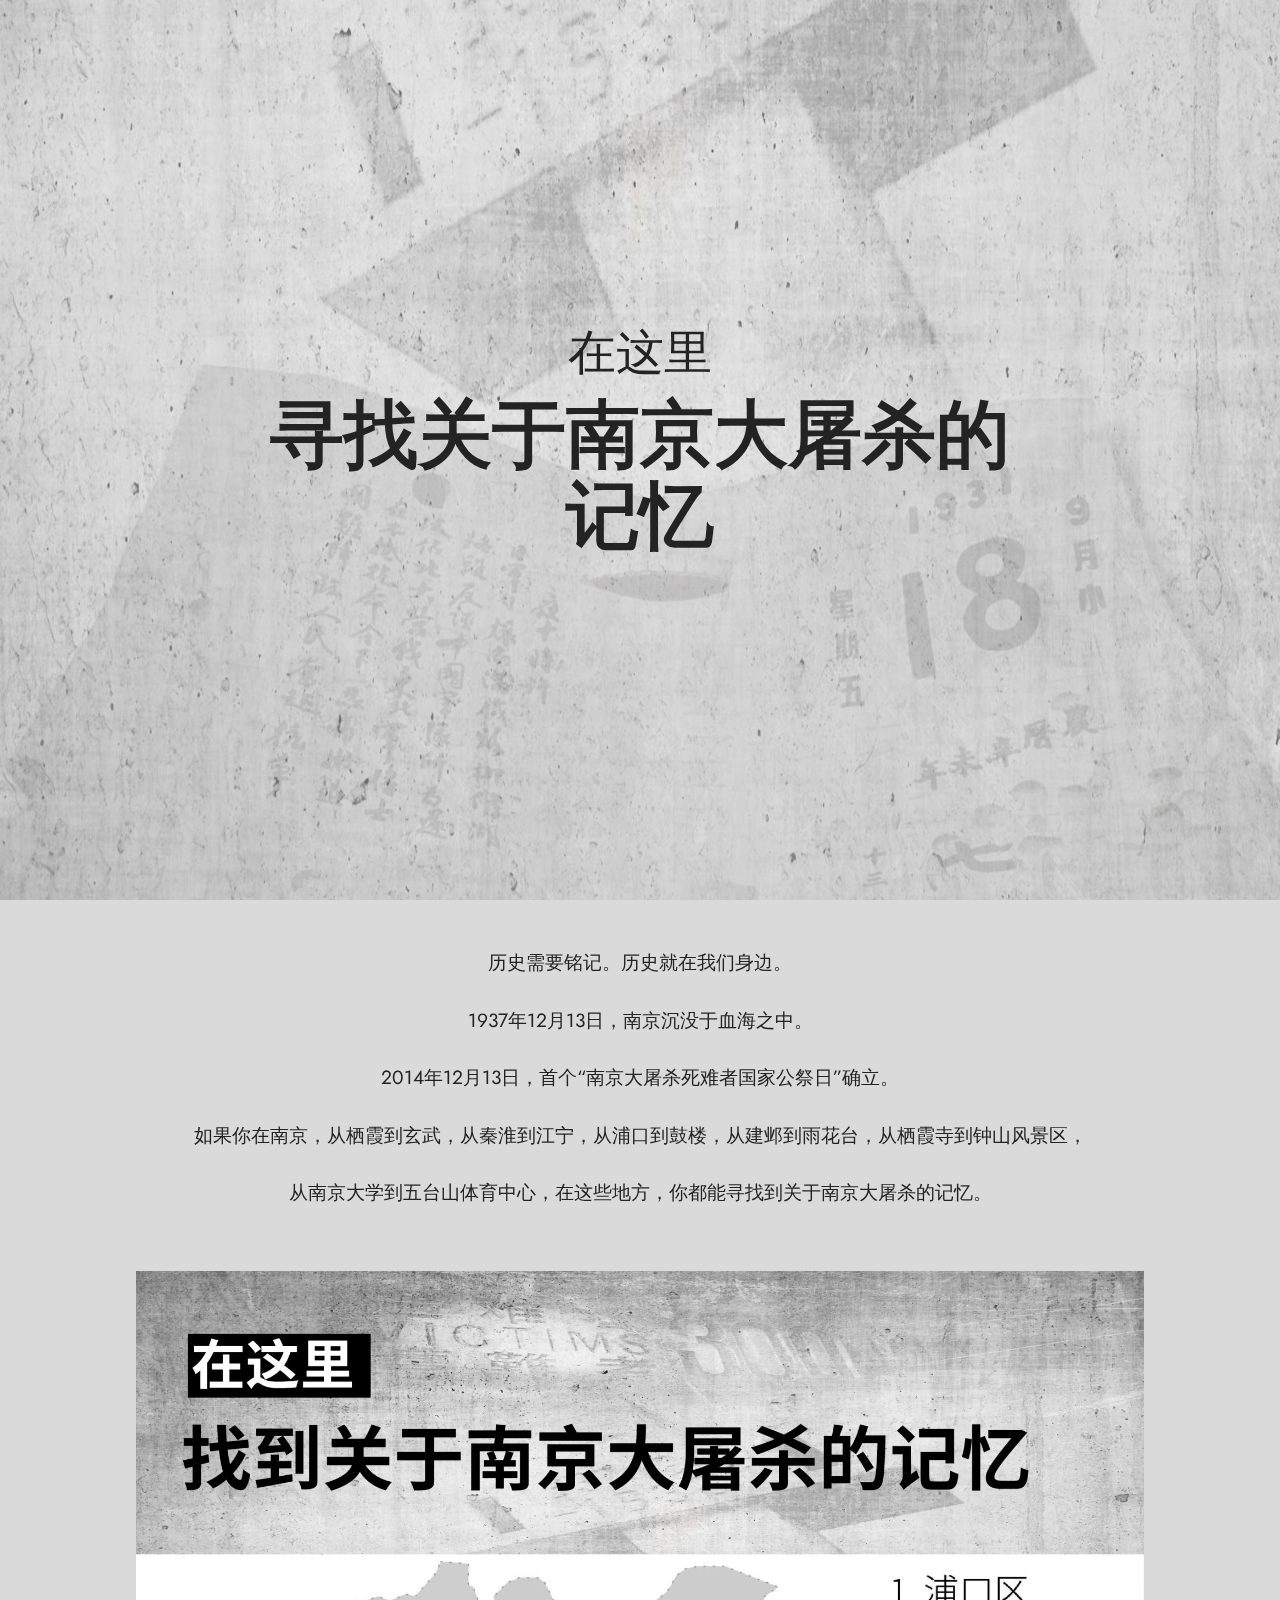
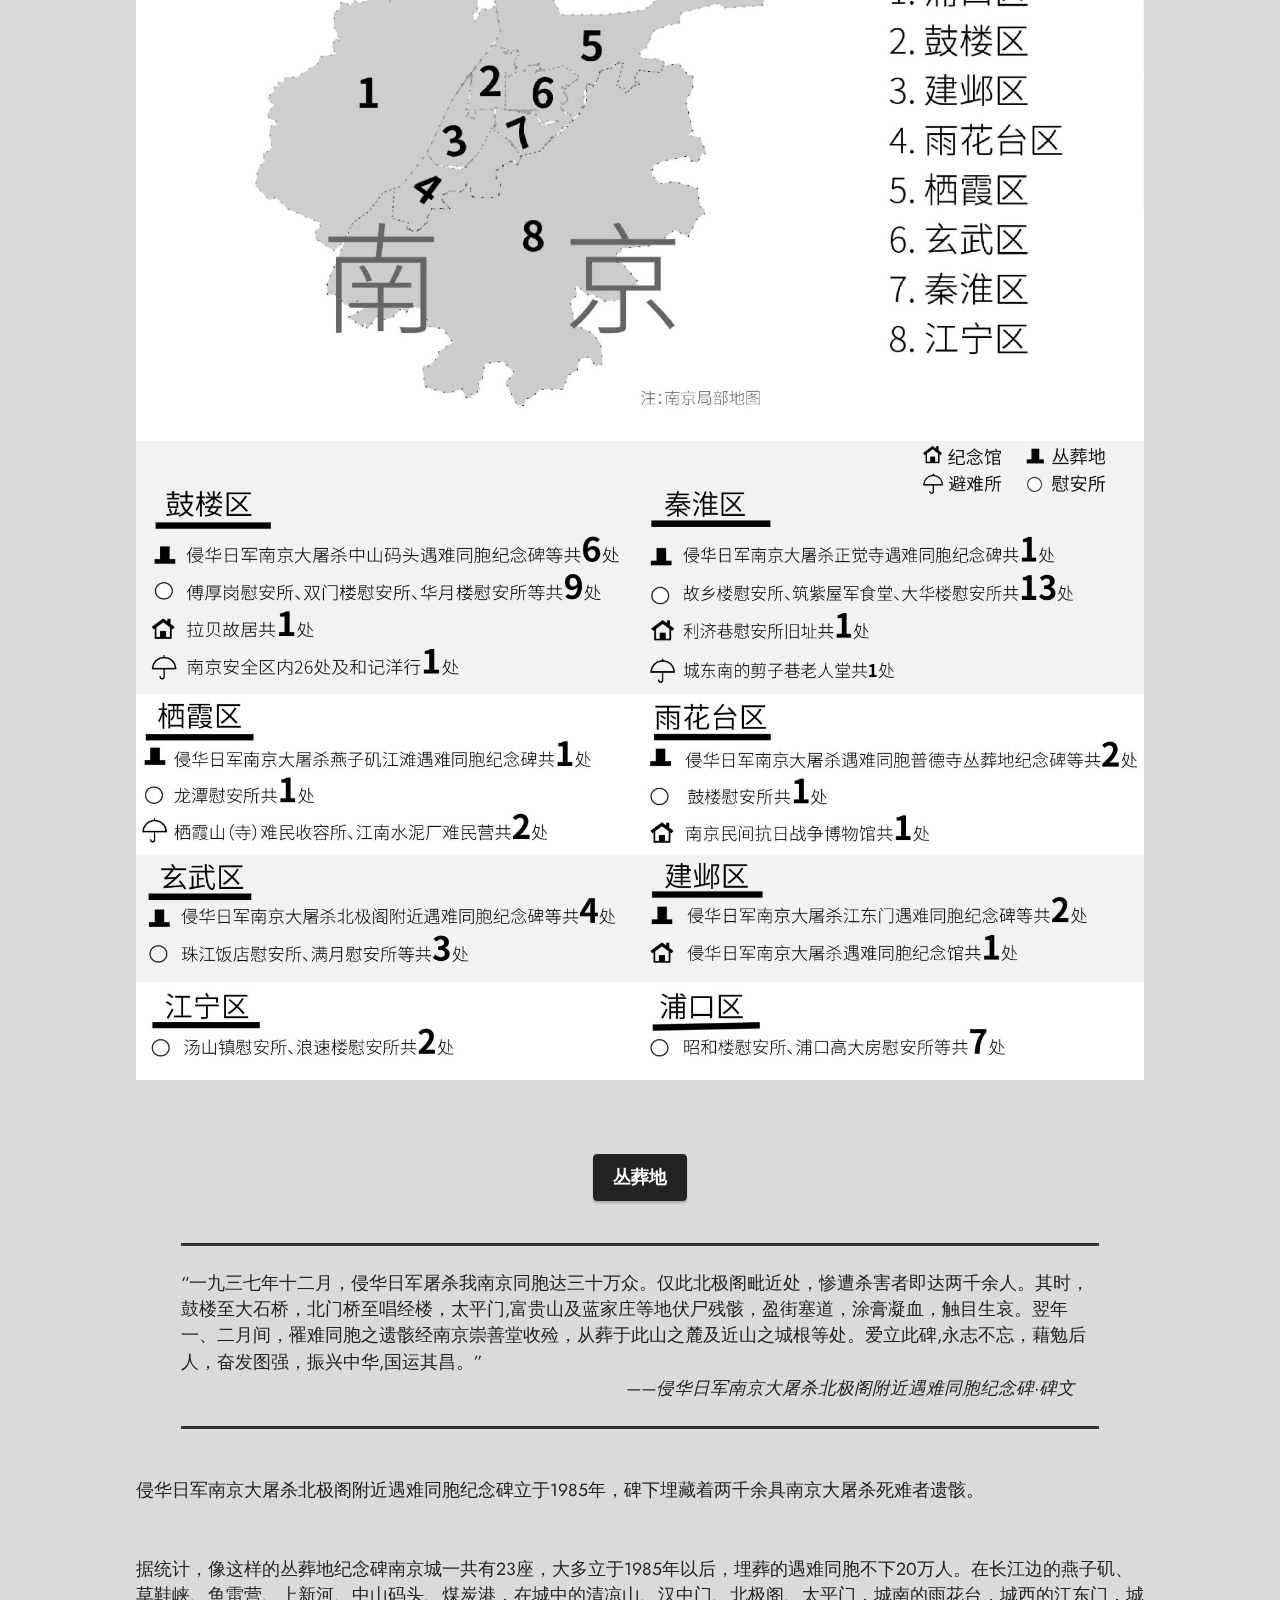
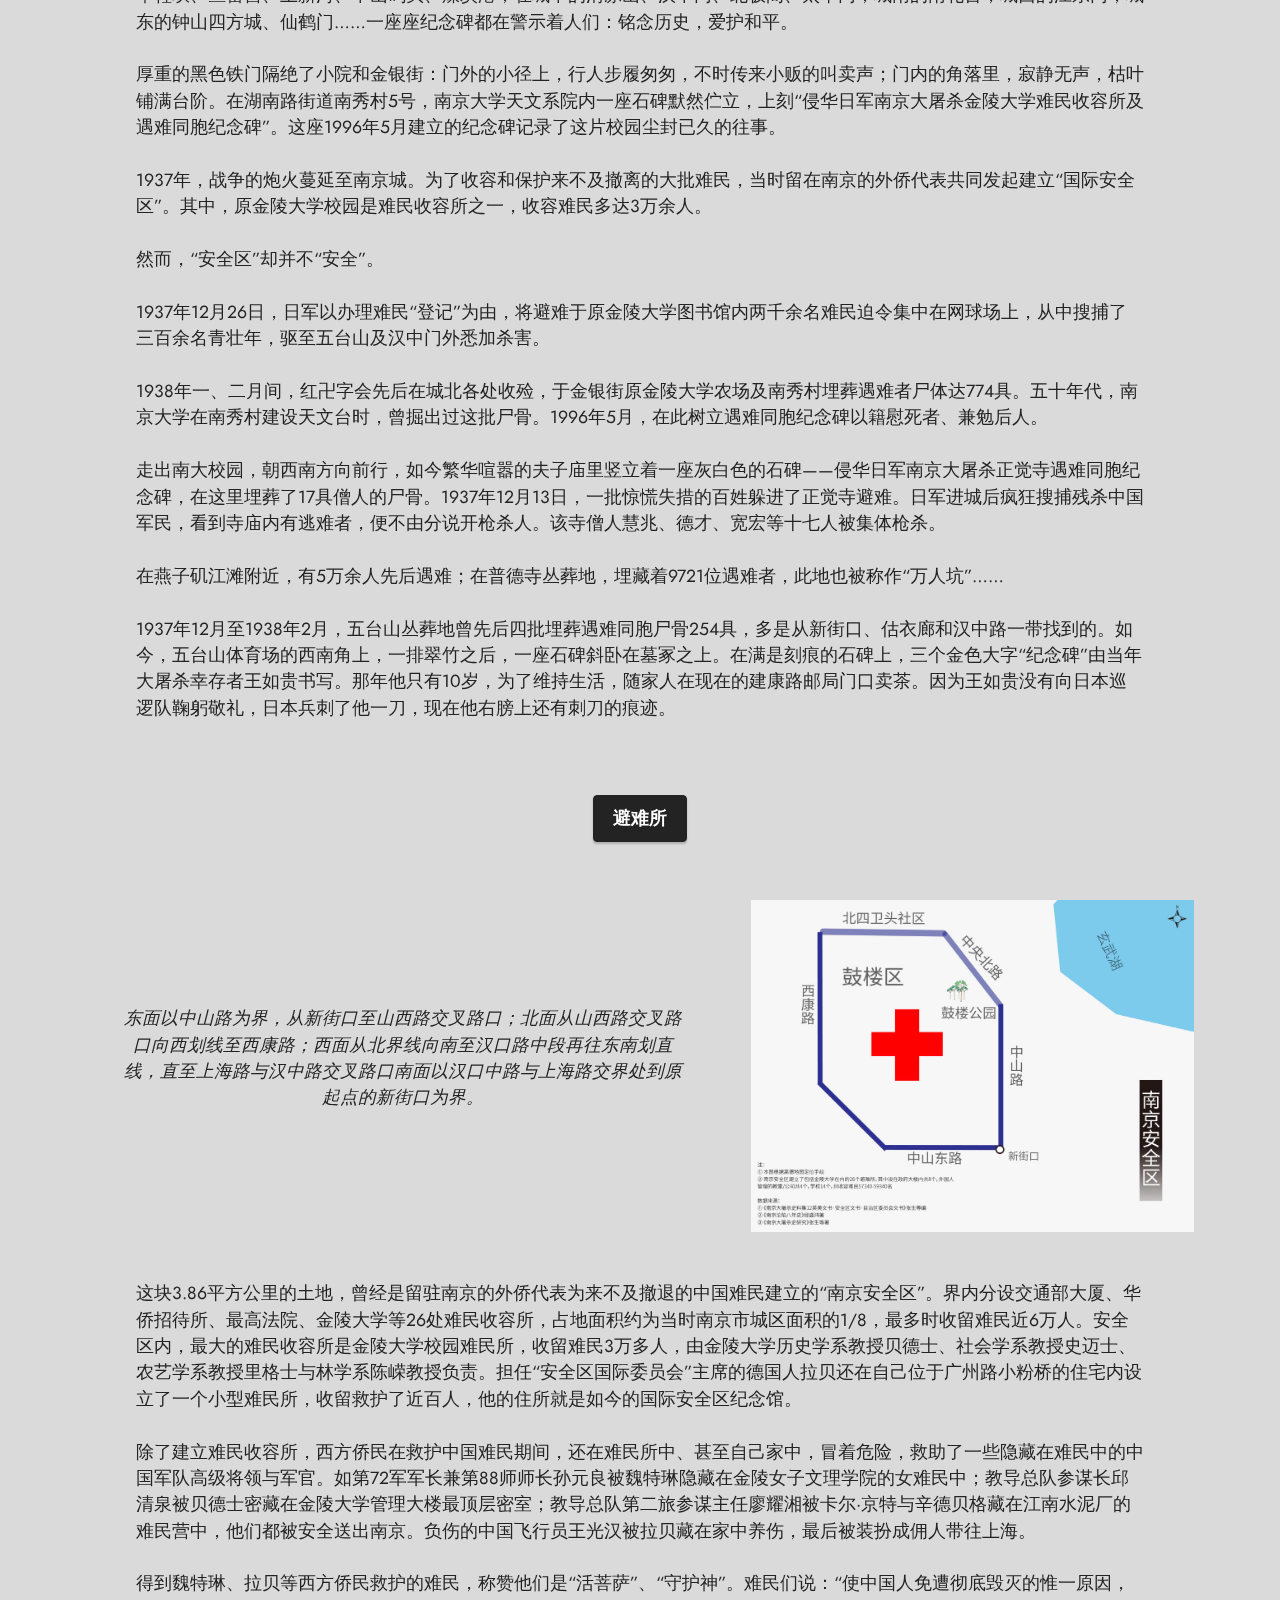
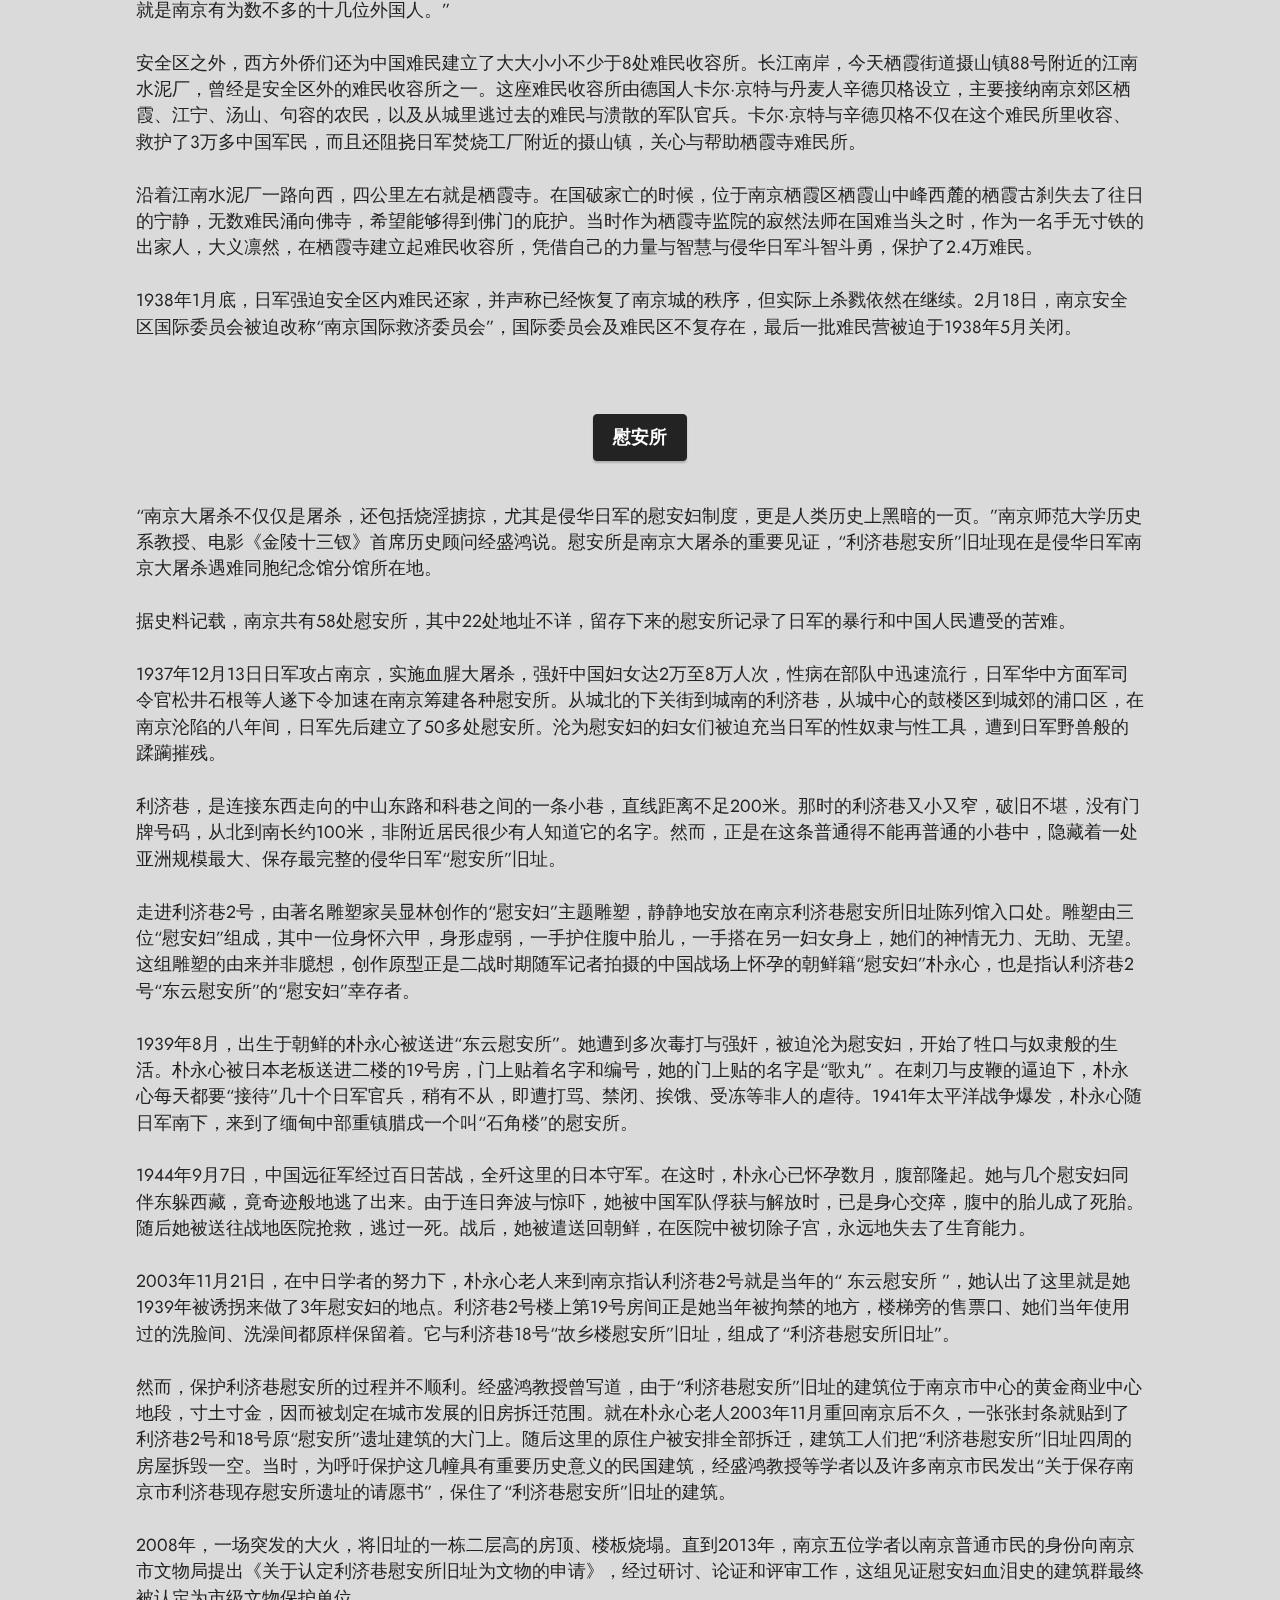
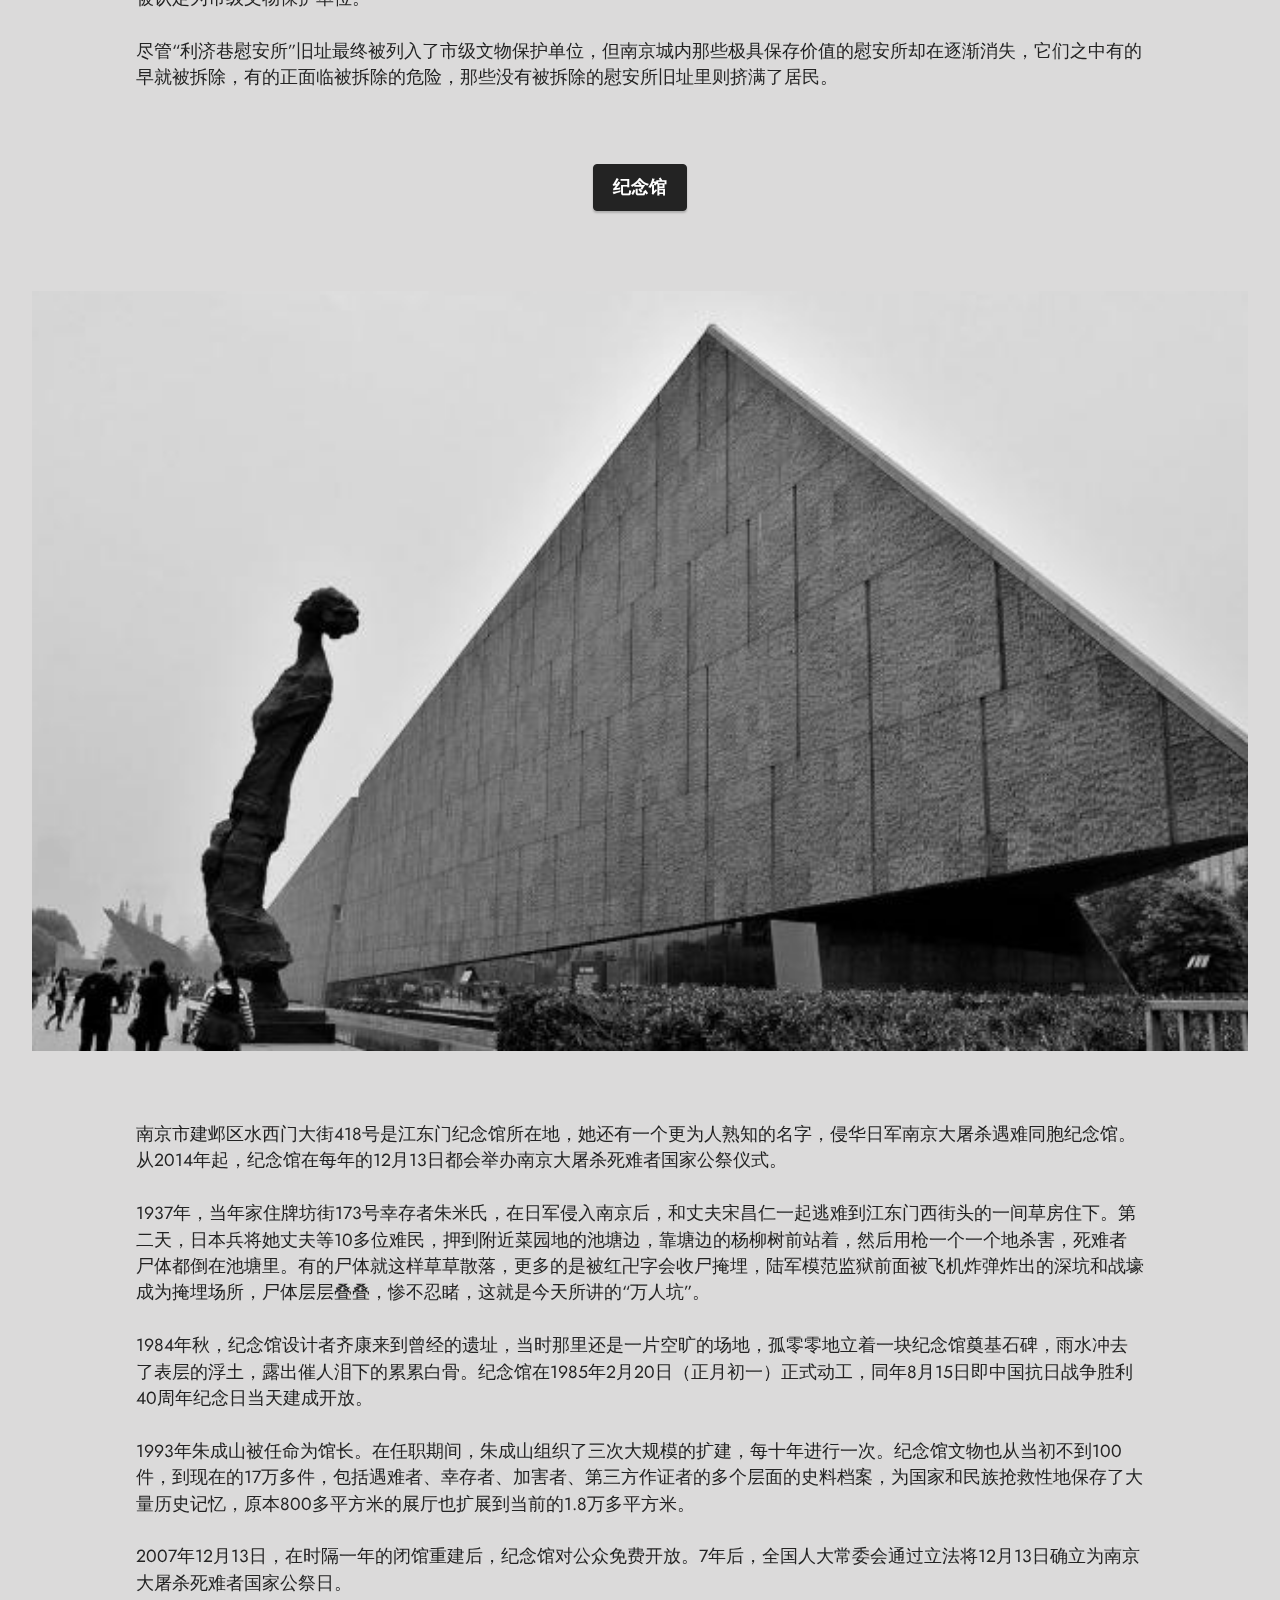
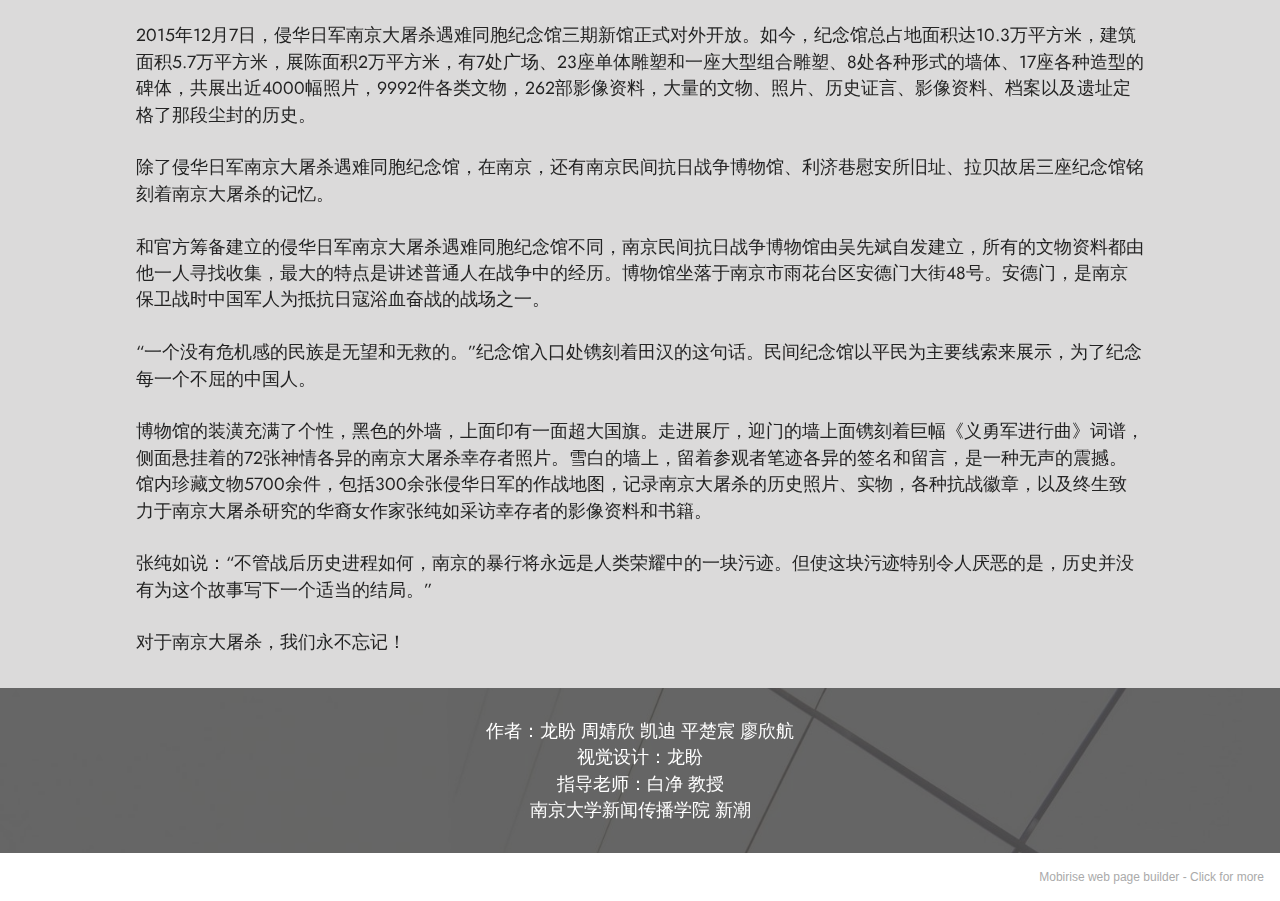
==== commit 0f9fdce0: "all" ====
--- a/index.html
+++ b/index.html
@@ -10,7 +10,7 @@
   <meta name="description" content="">
   
   
-  <title>Page 5</title>
+  <title>Home</title>
   <link rel="stylesheet" href="assets/tether/tether.min.css">
   <link rel="stylesheet" href="assets/bootstrap/css/bootstrap.min.css">
   <link rel="stylesheet" href="assets/bootstrap/css/bootstrap-grid.min.css">
@@ -327,7 +327,7 @@
             </div>
         </div>
     </div>
-</section><section style="background-color: #fff; font-family: -apple-system, BlinkMacSystemFont, 'Segoe UI', 'Roboto', 'Helvetica Neue', Arial, sans-serif; color:#aaa; font-size:12px; padding: 0; align-items: center; display: flex;"><a href="https://mobirise.site/d" style="flex: 1 1; height: 3rem; padding-left: 1rem;"></a><p style="flex: 0 0 auto; margin:0; padding-right:1rem;">Design your own website - <a href="https://mobirise.site/w" style="color:#aaa;">Read more</a></p></section><script src="assets/web/assets/jquery/jquery.min.js"></script>  <script src="assets/popper/popper.min.js"></script>  <script src="assets/tether/tether.min.js"></script>  <script src="assets/bootstrap/js/bootstrap.min.js"></script>  <script src="assets/smoothscroll/smooth-scroll.js"></script>  <script src="assets/parallax/jarallax.min.js"></script>  <script src="assets/theme/js/script.js"></script>  
+</section><section style="background-color: #fff; font-family: -apple-system, BlinkMacSystemFont, 'Segoe UI', 'Roboto', 'Helvetica Neue', Arial, sans-serif; color:#aaa; font-size:12px; padding: 0; align-items: center; display: flex;"><a href="https://mobirise.site/w" style="flex: 1 1; height: 3rem; padding-left: 1rem;"></a><p style="flex: 0 0 auto; margin:0; padding-right:1rem;">Mobirise web page builder - <a href="https://mobirise.site/o" style="color:#aaa;">Click for more</a></p></section><script src="assets/web/assets/jquery/jquery.min.js"></script>  <script src="assets/popper/popper.min.js"></script>  <script src="assets/tether/tether.min.js"></script>  <script src="assets/bootstrap/js/bootstrap.min.js"></script>  <script src="assets/smoothscroll/smooth-scroll.js"></script>  <script src="assets/parallax/jarallax.min.js"></script>  <script src="assets/theme/js/script.js"></script>  
   
   
 </body>
--- a/assets/mobirise/css/mbr-additional.css
+++ b/assets/mobirise/css/mbr-additional.css
@@ -688,458 +688,6 @@
 a {
   transition: color 0.6s;
 }
-.cid-shDnQk3vX2 {
-  background-image: url("../../../assets/images/background9.jpg");
-}
-.cid-shDnQk3vX2 .mbr-text,
-.cid-shDnQk3vX2 .mbr-section-btn {
-  text-align: left;
-}
-.cid-shDnQk3vX2 .mbr-section-title {
-  text-align: left;
-}
-.cid-shDnQkpyni {
-  padding-top: 5rem;
-  padding-bottom: 2rem;
-  background-image: url("../../../assets/images/-453x328.jpg");
-}
-.cid-shDnQkpyni .mbr-section-title {
-  text-align: left;
-  color: #ffffff;
-}
-.cid-shDnQkpyni .mbr-section-subtitle {
-  text-align: left;
-  color: #ffffff;
-}
-.cid-shDnQkJE1J {
-  padding-top: 5rem;
-  padding-bottom: 5rem;
-  background-color: #353535;
-}
-.cid-shDnQkJE1J .timeline-element {
-  position: relative;
-}
-.cid-shDnQkJE1J .timelines-container {
-  display: flex;
-  flex-wrap: wrap;
-}
-.cid-shDnQkJE1J .image-wrapper img {
-  width: 100%;
-  object-fit: cover;
-}
-.cid-shDnQkJE1J .mbr-section-title,
-.cid-shDnQkJE1J .mbr-section-subtitle,
-.cid-shDnQkJE1J .timeline-date {
-  text-align: center;
-}
-.cid-shDnQkJE1J .iconBackground {
-  position: absolute;
-  width: 20px;
-  height: 20px;
-  border-radius: 50%;
-  border: 2px solid #6592e6;
-  margin-left: -9px;
-}
-@media (max-width: 767px) {
-  .cid-shDnQkJE1J .iconBackground {
-    left: 15px;
-    top: 30px;
-  }
-}
-@media (min-width: 768px) {
-  .cid-shDnQkJE1J .iconBackground {
-    top: 70px;
-    left: 50%;
-  }
-}
-.cid-shDnQkJE1J .row:after {
-  content: "";
-  position: absolute;
-  background-color: #6592e6;
-  width: 2px;
-}
-@media (max-width: 767px) {
-  .cid-shDnQkJE1J .row:after {
-    height: calc(100% + 30px);
-    top: 50px;
-    left: 15px;
-  }
-}
-@media (min-width: 768px) {
-  .cid-shDnQkJE1J .row:after {
-    height: calc(100% - 20px);
-    top: 90px;
-    left: 50%;
-  }
-}
-@media (max-width: 767px) {
-  .cid-shDnQkJE1J .timeline-date-wrapper,
-  .cid-shDnQkJE1J .timeline-text-wrapper,
-  .cid-shDnQkJE1J .image-wrapper {
-    padding: 0rem;
-    padding-left: 2rem;
-  }
-  .cid-shDnQkJE1J .mbr-timeline-date {
-    text-align: center !important;
-  }
-  .cid-shDnQkJE1J .mbr-timeline-title {
-    text-align: center;
-    margin-top: 1rem;
-  }
-}
-@media (max-width: 991px) and (min-width: 768px) {
-  .cid-shDnQkJE1J .timeline-date-wrapper,
-  .cid-shDnQkJE1J .timeline-text-wrapper {
-    padding: 1rem;
-  }
-}
-@media (min-width: 992px) {
-  .cid-shDnQkJE1J .timeline-date-wrapper,
-  .cid-shDnQkJE1J .timeline-text-wrapper,
-  .cid-shDnQkJE1J .image-wrapper {
-    padding: 2rem;
-  }
-}
-.cid-shDnQkJE1J .mbr-section-title {
-  text-align: center;
-  color: #ffffff;
-}
-.cid-shDnQkJE1J .mbr-timeline-date {
-  color: #ffffff;
-}
-.cid-shDnQkJE1J .mbr-timeline-title {
-  color: #ffffff;
-}
-.cid-shDnQkJE1J .mbr-text {
-  color: #ffffff;
-  text-align: left;
-}
-.cid-shDnQlDZYo {
-  padding-top: 6rem;
-  padding-bottom: 6rem;
-  background-color: #353535;
-}
-.cid-shDnQlDZYo img,
-.cid-shDnQlDZYo .item-img {
-  width: 100%;
-  height: 100%;
-  height: 400px;
-  object-fit: cover;
-}
-.cid-shDnQlDZYo .item:focus,
-.cid-shDnQlDZYo span:focus {
-  outline: none;
-}
-.cid-shDnQlDZYo .item {
-  cursor: pointer;
-  margin-bottom: 2rem;
-}
-.cid-shDnQlDZYo .item-wrapper {
-  position: relative;
-  border-radius: 4px;
-  background: #fafafa;
-  height: 100%;
-  display: flex;
-  flex-flow: column nowrap;
-}
-@media (min-width: 992px) {
-  .cid-shDnQlDZYo .item-wrapper .item-content {
-    padding: 2rem;
-  }
-}
-@media (max-width: 991px) {
-  .cid-shDnQlDZYo .item-wrapper .item-content {
-    padding: 1rem;
-  }
-}
-.cid-shDnQlDZYo .mbr-section-btn {
-  margin-top: auto !important;
-}
-.cid-shDnQlDZYo .mbr-section-title {
-  color: #ffffff;
-}
-.cid-shDnQlDZYo .mbr-text,
-.cid-shDnQlDZYo .mbr-section-btn {
-  text-align: left;
-}
-.cid-shDnQlDZYo .item-title {
-  text-align: center;
-  color: #000000;
-}
-.cid-shDnQlDZYo .item-subtitle {
-  text-align: left;
-  color: #232323;
-}
-.cid-shDnQm1MZA {
-  padding-top: 90px;
-  padding-bottom: 90px;
-  background-color: #353535;
-}
-.cid-shDnQm1MZA .media-container-row {
-  justify-content: space-between;
-}
-.cid-shDnQm1MZA .text-content {
-  max-width: 50%;
-}
-.cid-shDnQm1MZA .mbr-iconfont-social {
-  margin: 0.5rem;
-  font-size: 32px;
-  display: flex;
-  border-radius: 50%;
-  text-align: center;
-  color: #6592e6;
-  border: 2px solid #6592e6;
-  justify-content: center;
-  align-content: center;
-  transition: all 0.3s;
-}
-.cid-shDnQm1MZA .mbr-iconfont-social:before {
-  padding: 0.6rem;
-}
-.cid-shDnQm1MZA .mbr-iconfont-social:hover {
-  background-color: #6592e6;
-  color: #ffffff;
-}
-@media (max-width: 768px) {
-  .cid-shDnQm1MZA .icons {
-    justify-content: center !important;
-  }
-  .cid-shDnQm1MZA .text-content * {
-    text-align: center;
-  }
-}
-.cid-shDnQm1MZA .mbr-section-title {
-  color: #ffffff;
-}
-.cid-shDnQm1MZA P {
-  color: #ffffff;
-}
-.cid-shO2tc81Fs {
-  background-image: url("../../../assets/images/background9.jpg");
-}
-.cid-shO2tc81Fs .mbr-text,
-.cid-shO2tc81Fs .mbr-section-btn {
-  text-align: left;
-}
-.cid-shO2tc81Fs .mbr-section-title {
-  text-align: left;
-}
-.cid-shO2tej26W {
-  padding-top: 5rem;
-  padding-bottom: 2rem;
-  background-image: url("../../../assets/images/-453x328.jpg");
-}
-.cid-shO2tej26W .mbr-section-title {
-  text-align: left;
-  color: #ffffff;
-}
-.cid-shO2tej26W .mbr-section-subtitle {
-  text-align: left;
-  color: #ffffff;
-}
-.cid-shO2tglfdn {
-  padding-top: 5rem;
-  padding-bottom: 5rem;
-  background-color: #353535;
-}
-.cid-shO2tglfdn .timeline-element {
-  position: relative;
-}
-.cid-shO2tglfdn .timelines-container {
-  display: flex;
-  flex-wrap: wrap;
-}
-.cid-shO2tglfdn .image-wrapper img {
-  width: 100%;
-  object-fit: cover;
-}
-.cid-shO2tglfdn .mbr-section-title,
-.cid-shO2tglfdn .mbr-section-subtitle,
-.cid-shO2tglfdn .timeline-date {
-  text-align: center;
-}
-.cid-shO2tglfdn .iconBackground {
-  position: absolute;
-  width: 20px;
-  height: 20px;
-  border-radius: 50%;
-  border: 2px solid #6592e6;
-  margin-left: -9px;
-}
-@media (max-width: 767px) {
-  .cid-shO2tglfdn .iconBackground {
-    left: 15px;
-    top: 30px;
-  }
-}
-@media (min-width: 768px) {
-  .cid-shO2tglfdn .iconBackground {
-    top: 70px;
-    left: 50%;
-  }
-}
-.cid-shO2tglfdn .row:after {
-  content: "";
-  position: absolute;
-  background-color: #6592e6;
-  width: 2px;
-}
-@media (max-width: 767px) {
-  .cid-shO2tglfdn .row:after {
-    height: calc(100% + 30px);
-    top: 50px;
-    left: 15px;
-  }
-}
-@media (min-width: 768px) {
-  .cid-shO2tglfdn .row:after {
-    height: calc(100% - 20px);
-    top: 90px;
-    left: 50%;
-  }
-}
-@media (max-width: 767px) {
-  .cid-shO2tglfdn .timeline-date-wrapper,
-  .cid-shO2tglfdn .timeline-text-wrapper,
-  .cid-shO2tglfdn .image-wrapper {
-    padding: 0rem;
-    padding-left: 2rem;
-  }
-  .cid-shO2tglfdn .mbr-timeline-date {
-    text-align: center !important;
-  }
-  .cid-shO2tglfdn .mbr-timeline-title {
-    text-align: center;
-    margin-top: 1rem;
-  }
-}
-@media (max-width: 991px) and (min-width: 768px) {
-  .cid-shO2tglfdn .timeline-date-wrapper,
-  .cid-shO2tglfdn .timeline-text-wrapper {
-    padding: 1rem;
-  }
-}
-@media (min-width: 992px) {
-  .cid-shO2tglfdn .timeline-date-wrapper,
-  .cid-shO2tglfdn .timeline-text-wrapper,
-  .cid-shO2tglfdn .image-wrapper {
-    padding: 2rem;
-  }
-}
-.cid-shO2tglfdn .mbr-section-title {
-  text-align: center;
-  color: #ffffff;
-}
-.cid-shO2tglfdn .mbr-timeline-date {
-  color: #ffffff;
-}
-.cid-shO2tglfdn .mbr-timeline-title {
-  color: #ffffff;
-}
-.cid-shO2tglfdn .mbr-text {
-  color: #ffffff;
-  text-align: left;
-}
-.cid-shO2tl2Ylf {
-  padding-top: 6rem;
-  padding-bottom: 6rem;
-  background-color: #353535;
-}
-.cid-shO2tl2Ylf img,
-.cid-shO2tl2Ylf .item-img {
-  width: 100%;
-  height: 100%;
-  height: 400px;
-  object-fit: cover;
-}
-.cid-shO2tl2Ylf .item:focus,
-.cid-shO2tl2Ylf span:focus {
-  outline: none;
-}
-.cid-shO2tl2Ylf .item {
-  cursor: pointer;
-  margin-bottom: 2rem;
-}
-.cid-shO2tl2Ylf .item-wrapper {
-  position: relative;
-  border-radius: 4px;
-  background: #fafafa;
-  height: 100%;
-  display: flex;
-  flex-flow: column nowrap;
-}
-@media (min-width: 992px) {
-  .cid-shO2tl2Ylf .item-wrapper .item-content {
-    padding: 2rem;
-  }
-}
-@media (max-width: 991px) {
-  .cid-shO2tl2Ylf .item-wrapper .item-content {
-    padding: 1rem;
-  }
-}
-.cid-shO2tl2Ylf .mbr-section-btn {
-  margin-top: auto !important;
-}
-.cid-shO2tl2Ylf .mbr-section-title {
-  color: #ffffff;
-}
-.cid-shO2tl2Ylf .mbr-text,
-.cid-shO2tl2Ylf .mbr-section-btn {
-  text-align: left;
-}
-.cid-shO2tl2Ylf .item-title {
-  text-align: center;
-  color: #000000;
-}
-.cid-shO2tl2Ylf .item-subtitle {
-  text-align: left;
-  color: #232323;
-}
-.cid-shO2tnDyjv {
-  padding-top: 90px;
-  padding-bottom: 90px;
-  background-color: #353535;
-}
-.cid-shO2tnDyjv .media-container-row {
-  justify-content: space-between;
-}
-.cid-shO2tnDyjv .text-content {
-  max-width: 50%;
-}
-.cid-shO2tnDyjv .mbr-iconfont-social {
-  margin: 0.5rem;
-  font-size: 32px;
-  display: flex;
-  border-radius: 50%;
-  text-align: center;
-  color: #6592e6;
-  border: 2px solid #6592e6;
-  justify-content: center;
-  align-content: center;
-  transition: all 0.3s;
-}
-.cid-shO2tnDyjv .mbr-iconfont-social:before {
-  padding: 0.6rem;
-}
-.cid-shO2tnDyjv .mbr-iconfont-social:hover {
-  background-color: #6592e6;
-  color: #ffffff;
-}
-@media (max-width: 768px) {
-  .cid-shO2tnDyjv .icons {
-    justify-content: center !important;
-  }
-  .cid-shO2tnDyjv .text-content * {
-    text-align: center;
-  }
-}
-.cid-shO2tnDyjv .mbr-section-title {
-  color: #ffffff;
-}
-.cid-shO2tnDyjv P {
-  color: #ffffff;
-}
 .cid-sDLW89ulkc {
   background-image: url("../../../assets/images/-2000x2999.jpeg");
 }
@@ -1302,165 +850,3 @@
 .cid-sDMizuNXFb .media-container-row .mbr-text {
   text-align: center;
 }
-.cid-sDMBJoq6cX {
-  background-image: url("../../../assets/images/-2000x2999.jpeg");
-}
-.cid-sDMBJoq6cX .mbr-section-title {
-  text-align: center;
-}
-.cid-sDMBJoq6cX .mbr-text,
-.cid-sDMBJoq6cX .mbr-section-btn {
-  text-align: center;
-}
-.cid-sDMBJoEMaE {
-  padding-top: 3rem;
-  padding-bottom: 2rem;
-  background-color: #dbdada;
-}
-.cid-sDMBJoWkYg {
-  padding-top: 0rem;
-  padding-bottom: 0rem;
-  background-color: #dbdada;
-}
-@media (max-width: 991px) {
-  .cid-sDMBJoWkYg .image-wrapper {
-    margin-bottom: 1rem;
-  }
-}
-.cid-sDMBJoWkYg .row {
-  flex-direction: row-reverse;
-}
-.cid-sDMBJoWkYg img {
-  width: 100%;
-}
-.cid-sDMBJpcuBI {
-  padding-top: 0rem;
-  padding-bottom: 2rem;
-  background-color: #dbdada;
-}
-@media (max-width: 991px) {
-  .cid-sDMBJpcuBI .image-wrapper {
-    margin-bottom: 1rem;
-  }
-}
-.cid-sDMBJpcuBI .row {
-  flex-direction: row-reverse;
-}
-.cid-sDMBJpcuBI img {
-  width: 100%;
-}
-.cid-sDMBJprJ3n {
-  padding-top: 2rem;
-  padding-bottom: 2rem;
-  background-color: #dbdada;
-}
-.cid-sDMBJpFTWp {
-  padding-top: 0rem;
-  padding-bottom: 3rem;
-  background-color: #dbdada;
-}
-.cid-sDMBJpFTWp .line {
-  background-color: #353535;
-  align: center;
-  height: 2px;
-  margin: 0 auto;
-}
-.cid-sDMBJpFTWp .mbr-text {
-  text-align: left;
-}
-.cid-sDMBJpUKK3 {
-  padding-top: 0rem;
-  padding-bottom: 0rem;
-  background-color: #dbdada;
-}
-.cid-sDMBJpUKK3 .mbr-section-subtitle DIV {
-  text-align: left;
-}
-.cid-sDMBJqeVZg {
-  padding-top: 2rem;
-  padding-bottom: 2rem;
-  background-color: #dbdada;
-}
-.cid-sDMBJqs4VI {
-  padding-top: 1rem;
-  padding-bottom: 3rem;
-  background-color: #dbdada;
-}
-@media (max-width: 991px) {
-  .cid-sDMBJqs4VI .image-wrapper {
-    margin-bottom: 1rem;
-  }
-}
-.cid-sDMBJqs4VI .row {
-  flex-direction: row-reverse;
-}
-.cid-sDMBJqs4VI img {
-  width: 100%;
-}
-@media (min-width: 992px) {
-  .cid-sDMBJqs4VI .text-wrapper {
-    padding: 2rem;
-  }
-}
-.cid-sDMBJqs4VI .mbr-section-title {
-  text-align: left;
-}
-.cid-sDMBJqs4VI .mbr-text {
-  text-align: center;
-}
-.cid-sDMBJqNuhC {
-  padding-top: 0rem;
-  padding-bottom: 0rem;
-  background-color: #dbdada;
-}
-.cid-sDMBJqNuhC .mbr-section-subtitle {
-  text-align: left;
-}
-.cid-sDMBJr4xst {
-  padding-top: 2rem;
-  padding-bottom: 2rem;
-  background-color: #dbdada;
-}
-.cid-sDMBJrjfzF {
-  padding-top: 0rem;
-  padding-bottom: 0rem;
-  background-color: #dbdada;
-}
-.cid-sDMBJrjfzF .mbr-section-subtitle {
-  text-align: left;
-}
-.cid-sDMBJrDynM {
-  padding-top: 2rem;
-  padding-bottom: 0rem;
-  background-color: #dbdada;
-}
-.cid-sDMBJrVrQh {
-  background-color: #dbdada;
-}
-@media (max-width: 991px) {
-  .cid-sDMBJrVrQh .image-wrapper {
-    margin-bottom: 1rem;
-  }
-}
-.cid-sDMBJrVrQh .row {
-  flex-direction: row-reverse;
-}
-.cid-sDMBJrVrQh img {
-  width: 100%;
-}
-.cid-sDMBJsh6Gk {
-  padding-top: 0rem;
-  padding-bottom: 0rem;
-  background-color: #dbdada;
-}
-.cid-sDMBJsh6Gk .mbr-section-subtitle {
-  text-align: left;
-}
-.cid-sDMBJsCx0j {
-  padding-top: 30px;
-  padding-bottom: 30px;
-  background-image: url("../../../assets/images/background1.jpg");
-}
-.cid-sDMBJsCx0j .media-container-row .mbr-text {
-  text-align: center;
-}
--- a/assets/mobirise/css/mbr-additional.css
+++ b/assets/mobirise/css/mbr-additional.css
@@ -688,458 +688,6 @@
 a {
   transition: color 0.6s;
 }
-.cid-shDnQk3vX2 {
-  background-image: url("../../../assets/images/background9.jpg");
-}
-.cid-shDnQk3vX2 .mbr-text,
-.cid-shDnQk3vX2 .mbr-section-btn {
-  text-align: left;
-}
-.cid-shDnQk3vX2 .mbr-section-title {
-  text-align: left;
-}
-.cid-shDnQkpyni {
-  padding-top: 5rem;
-  padding-bottom: 2rem;
-  background-image: url("../../../assets/images/-453x328.jpg");
-}
-.cid-shDnQkpyni .mbr-section-title {
-  text-align: left;
-  color: #ffffff;
-}
-.cid-shDnQkpyni .mbr-section-subtitle {
-  text-align: left;
-  color: #ffffff;
-}
-.cid-shDnQkJE1J {
-  padding-top: 5rem;
-  padding-bottom: 5rem;
-  background-color: #353535;
-}
-.cid-shDnQkJE1J .timeline-element {
-  position: relative;
-}
-.cid-shDnQkJE1J .timelines-container {
-  display: flex;
-  flex-wrap: wrap;
-}
-.cid-shDnQkJE1J .image-wrapper img {
-  width: 100%;
-  object-fit: cover;
-}
-.cid-shDnQkJE1J .mbr-section-title,
-.cid-shDnQkJE1J .mbr-section-subtitle,
-.cid-shDnQkJE1J .timeline-date {
-  text-align: center;
-}
-.cid-shDnQkJE1J .iconBackground {
-  position: absolute;
-  width: 20px;
-  height: 20px;
-  border-radius: 50%;
-  border: 2px solid #6592e6;
-  margin-left: -9px;
-}
-@media (max-width: 767px) {
-  .cid-shDnQkJE1J .iconBackground {
-    left: 15px;
-    top: 30px;
-  }
-}
-@media (min-width: 768px) {
-  .cid-shDnQkJE1J .iconBackground {
-    top: 70px;
-    left: 50%;
-  }
-}
-.cid-shDnQkJE1J .row:after {
-  content: "";
-  position: absolute;
-  background-color: #6592e6;
-  width: 2px;
-}
-@media (max-width: 767px) {
-  .cid-shDnQkJE1J .row:after {
-    height: calc(100% + 30px);
-    top: 50px;
-    left: 15px;
-  }
-}
-@media (min-width: 768px) {
-  .cid-shDnQkJE1J .row:after {
-    height: calc(100% - 20px);
-    top: 90px;
-    left: 50%;
-  }
-}
-@media (max-width: 767px) {
-  .cid-shDnQkJE1J .timeline-date-wrapper,
-  .cid-shDnQkJE1J .timeline-text-wrapper,
-  .cid-shDnQkJE1J .image-wrapper {
-    padding: 0rem;
-    padding-left: 2rem;
-  }
-  .cid-shDnQkJE1J .mbr-timeline-date {
-    text-align: center !important;
-  }
-  .cid-shDnQkJE1J .mbr-timeline-title {
-    text-align: center;
-    margin-top: 1rem;
-  }
-}
-@media (max-width: 991px) and (min-width: 768px) {
-  .cid-shDnQkJE1J .timeline-date-wrapper,
-  .cid-shDnQkJE1J .timeline-text-wrapper {
-    padding: 1rem;
-  }
-}
-@media (min-width: 992px) {
-  .cid-shDnQkJE1J .timeline-date-wrapper,
-  .cid-shDnQkJE1J .timeline-text-wrapper,
-  .cid-shDnQkJE1J .image-wrapper {
-    padding: 2rem;
-  }
-}
-.cid-shDnQkJE1J .mbr-section-title {
-  text-align: center;
-  color: #ffffff;
-}
-.cid-shDnQkJE1J .mbr-timeline-date {
-  color: #ffffff;
-}
-.cid-shDnQkJE1J .mbr-timeline-title {
-  color: #ffffff;
-}
-.cid-shDnQkJE1J .mbr-text {
-  color: #ffffff;
-  text-align: left;
-}
-.cid-shDnQlDZYo {
-  padding-top: 6rem;
-  padding-bottom: 6rem;
-  background-color: #353535;
-}
-.cid-shDnQlDZYo img,
-.cid-shDnQlDZYo .item-img {
-  width: 100%;
-  height: 100%;
-  height: 400px;
-  object-fit: cover;
-}
-.cid-shDnQlDZYo .item:focus,
-.cid-shDnQlDZYo span:focus {
-  outline: none;
-}
-.cid-shDnQlDZYo .item {
-  cursor: pointer;
-  margin-bottom: 2rem;
-}
-.cid-shDnQlDZYo .item-wrapper {
-  position: relative;
-  border-radius: 4px;
-  background: #fafafa;
-  height: 100%;
-  display: flex;
-  flex-flow: column nowrap;
-}
-@media (min-width: 992px) {
-  .cid-shDnQlDZYo .item-wrapper .item-content {
-    padding: 2rem;
-  }
-}
-@media (max-width: 991px) {
-  .cid-shDnQlDZYo .item-wrapper .item-content {
-    padding: 1rem;
-  }
-}
-.cid-shDnQlDZYo .mbr-section-btn {
-  margin-top: auto !important;
-}
-.cid-shDnQlDZYo .mbr-section-title {
-  color: #ffffff;
-}
-.cid-shDnQlDZYo .mbr-text,
-.cid-shDnQlDZYo .mbr-section-btn {
-  text-align: left;
-}
-.cid-shDnQlDZYo .item-title {
-  text-align: center;
-  color: #000000;
-}
-.cid-shDnQlDZYo .item-subtitle {
-  text-align: left;
-  color: #232323;
-}
-.cid-shDnQm1MZA {
-  padding-top: 90px;
-  padding-bottom: 90px;
-  background-color: #353535;
-}
-.cid-shDnQm1MZA .media-container-row {
-  justify-content: space-between;
-}
-.cid-shDnQm1MZA .text-content {
-  max-width: 50%;
-}
-.cid-shDnQm1MZA .mbr-iconfont-social {
-  margin: 0.5rem;
-  font-size: 32px;
-  display: flex;
-  border-radius: 50%;
-  text-align: center;
-  color: #6592e6;
-  border: 2px solid #6592e6;
-  justify-content: center;
-  align-content: center;
-  transition: all 0.3s;
-}
-.cid-shDnQm1MZA .mbr-iconfont-social:before {
-  padding: 0.6rem;
-}
-.cid-shDnQm1MZA .mbr-iconfont-social:hover {
-  background-color: #6592e6;
-  color: #ffffff;
-}
-@media (max-width: 768px) {
-  .cid-shDnQm1MZA .icons {
-    justify-content: center !important;
-  }
-  .cid-shDnQm1MZA .text-content * {
-    text-align: center;
-  }
-}
-.cid-shDnQm1MZA .mbr-section-title {
-  color: #ffffff;
-}
-.cid-shDnQm1MZA P {
-  color: #ffffff;
-}
-.cid-shO2tc81Fs {
-  background-image: url("../../../assets/images/background9.jpg");
-}
-.cid-shO2tc81Fs .mbr-text,
-.cid-shO2tc81Fs .mbr-section-btn {
-  text-align: left;
-}
-.cid-shO2tc81Fs .mbr-section-title {
-  text-align: left;
-}
-.cid-shO2tej26W {
-  padding-top: 5rem;
-  padding-bottom: 2rem;
-  background-image: url("../../../assets/images/-453x328.jpg");
-}
-.cid-shO2tej26W .mbr-section-title {
-  text-align: left;
-  color: #ffffff;
-}
-.cid-shO2tej26W .mbr-section-subtitle {
-  text-align: left;
-  color: #ffffff;
-}
-.cid-shO2tglfdn {
-  padding-top: 5rem;
-  padding-bottom: 5rem;
-  background-color: #353535;
-}
-.cid-shO2tglfdn .timeline-element {
-  position: relative;
-}
-.cid-shO2tglfdn .timelines-container {
-  display: flex;
-  flex-wrap: wrap;
-}
-.cid-shO2tglfdn .image-wrapper img {
-  width: 100%;
-  object-fit: cover;
-}
-.cid-shO2tglfdn .mbr-section-title,
-.cid-shO2tglfdn .mbr-section-subtitle,
-.cid-shO2tglfdn .timeline-date {
-  text-align: center;
-}
-.cid-shO2tglfdn .iconBackground {
-  position: absolute;
-  width: 20px;
-  height: 20px;
-  border-radius: 50%;
-  border: 2px solid #6592e6;
-  margin-left: -9px;
-}
-@media (max-width: 767px) {
-  .cid-shO2tglfdn .iconBackground {
-    left: 15px;
-    top: 30px;
-  }
-}
-@media (min-width: 768px) {
-  .cid-shO2tglfdn .iconBackground {
-    top: 70px;
-    left: 50%;
-  }
-}
-.cid-shO2tglfdn .row:after {
-  content: "";
-  position: absolute;
-  background-color: #6592e6;
-  width: 2px;
-}
-@media (max-width: 767px) {
-  .cid-shO2tglfdn .row:after {
-    height: calc(100% + 30px);
-    top: 50px;
-    left: 15px;
-  }
-}
-@media (min-width: 768px) {
-  .cid-shO2tglfdn .row:after {
-    height: calc(100% - 20px);
-    top: 90px;
-    left: 50%;
-  }
-}
-@media (max-width: 767px) {
-  .cid-shO2tglfdn .timeline-date-wrapper,
-  .cid-shO2tglfdn .timeline-text-wrapper,
-  .cid-shO2tglfdn .image-wrapper {
-    padding: 0rem;
-    padding-left: 2rem;
-  }
-  .cid-shO2tglfdn .mbr-timeline-date {
-    text-align: center !important;
-  }
-  .cid-shO2tglfdn .mbr-timeline-title {
-    text-align: center;
-    margin-top: 1rem;
-  }
-}
-@media (max-width: 991px) and (min-width: 768px) {
-  .cid-shO2tglfdn .timeline-date-wrapper,
-  .cid-shO2tglfdn .timeline-text-wrapper {
-    padding: 1rem;
-  }
-}
-@media (min-width: 992px) {
-  .cid-shO2tglfdn .timeline-date-wrapper,
-  .cid-shO2tglfdn .timeline-text-wrapper,
-  .cid-shO2tglfdn .image-wrapper {
-    padding: 2rem;
-  }
-}
-.cid-shO2tglfdn .mbr-section-title {
-  text-align: center;
-  color: #ffffff;
-}
-.cid-shO2tglfdn .mbr-timeline-date {
-  color: #ffffff;
-}
-.cid-shO2tglfdn .mbr-timeline-title {
-  color: #ffffff;
-}
-.cid-shO2tglfdn .mbr-text {
-  color: #ffffff;
-  text-align: left;
-}
-.cid-shO2tl2Ylf {
-  padding-top: 6rem;
-  padding-bottom: 6rem;
-  background-color: #353535;
-}
-.cid-shO2tl2Ylf img,
-.cid-shO2tl2Ylf .item-img {
-  width: 100%;
-  height: 100%;
-  height: 400px;
-  object-fit: cover;
-}
-.cid-shO2tl2Ylf .item:focus,
-.cid-shO2tl2Ylf span:focus {
-  outline: none;
-}
-.cid-shO2tl2Ylf .item {
-  cursor: pointer;
-  margin-bottom: 2rem;
-}
-.cid-shO2tl2Ylf .item-wrapper {
-  position: relative;
-  border-radius: 4px;
-  background: #fafafa;
-  height: 100%;
-  display: flex;
-  flex-flow: column nowrap;
-}
-@media (min-width: 992px) {
-  .cid-shO2tl2Ylf .item-wrapper .item-content {
-    padding: 2rem;
-  }
-}
-@media (max-width: 991px) {
-  .cid-shO2tl2Ylf .item-wrapper .item-content {
-    padding: 1rem;
-  }
-}
-.cid-shO2tl2Ylf .mbr-section-btn {
-  margin-top: auto !important;
-}
-.cid-shO2tl2Ylf .mbr-section-title {
-  color: #ffffff;
-}
-.cid-shO2tl2Ylf .mbr-text,
-.cid-shO2tl2Ylf .mbr-section-btn {
-  text-align: left;
-}
-.cid-shO2tl2Ylf .item-title {
-  text-align: center;
-  color: #000000;
-}
-.cid-shO2tl2Ylf .item-subtitle {
-  text-align: left;
-  color: #232323;
-}
-.cid-shO2tnDyjv {
-  padding-top: 90px;
-  padding-bottom: 90px;
-  background-color: #353535;
-}
-.cid-shO2tnDyjv .media-container-row {
-  justify-content: space-between;
-}
-.cid-shO2tnDyjv .text-content {
-  max-width: 50%;
-}
-.cid-shO2tnDyjv .mbr-iconfont-social {
-  margin: 0.5rem;
-  font-size: 32px;
-  display: flex;
-  border-radius: 50%;
-  text-align: center;
-  color: #6592e6;
-  border: 2px solid #6592e6;
-  justify-content: center;
-  align-content: center;
-  transition: all 0.3s;
-}
-.cid-shO2tnDyjv .mbr-iconfont-social:before {
-  padding: 0.6rem;
-}
-.cid-shO2tnDyjv .mbr-iconfont-social:hover {
-  background-color: #6592e6;
-  color: #ffffff;
-}
-@media (max-width: 768px) {
-  .cid-shO2tnDyjv .icons {
-    justify-content: center !important;
-  }
-  .cid-shO2tnDyjv .text-content * {
-    text-align: center;
-  }
-}
-.cid-shO2tnDyjv .mbr-section-title {
-  color: #ffffff;
-}
-.cid-shO2tnDyjv P {
-  color: #ffffff;
-}
 .cid-sDLW89ulkc {
   background-image: url("../../../assets/images/-2000x2999.jpeg");
 }
@@ -1302,165 +850,3 @@
 .cid-sDMizuNXFb .media-container-row .mbr-text {
   text-align: center;
 }
-.cid-sDMBJoq6cX {
-  background-image: url("../../../assets/images/-2000x2999.jpeg");
-}
-.cid-sDMBJoq6cX .mbr-section-title {
-  text-align: center;
-}
-.cid-sDMBJoq6cX .mbr-text,
-.cid-sDMBJoq6cX .mbr-section-btn {
-  text-align: center;
-}
-.cid-sDMBJoEMaE {
-  padding-top: 3rem;
-  padding-bottom: 2rem;
-  background-color: #dbdada;
-}
-.cid-sDMBJoWkYg {
-  padding-top: 0rem;
-  padding-bottom: 0rem;
-  background-color: #dbdada;
-}
-@media (max-width: 991px) {
-  .cid-sDMBJoWkYg .image-wrapper {
-    margin-bottom: 1rem;
-  }
-}
-.cid-sDMBJoWkYg .row {
-  flex-direction: row-reverse;
-}
-.cid-sDMBJoWkYg img {
-  width: 100%;
-}
-.cid-sDMBJpcuBI {
-  padding-top: 0rem;
-  padding-bottom: 2rem;
-  background-color: #dbdada;
-}
-@media (max-width: 991px) {
-  .cid-sDMBJpcuBI .image-wrapper {
-    margin-bottom: 1rem;
-  }
-}
-.cid-sDMBJpcuBI .row {
-  flex-direction: row-reverse;
-}
-.cid-sDMBJpcuBI img {
-  width: 100%;
-}
-.cid-sDMBJprJ3n {
-  padding-top: 2rem;
-  padding-bottom: 2rem;
-  background-color: #dbdada;
-}
-.cid-sDMBJpFTWp {
-  padding-top: 0rem;
-  padding-bottom: 3rem;
-  background-color: #dbdada;
-}
-.cid-sDMBJpFTWp .line {
-  background-color: #353535;
-  align: center;
-  height: 2px;
-  margin: 0 auto;
-}
-.cid-sDMBJpFTWp .mbr-text {
-  text-align: left;
-}
-.cid-sDMBJpUKK3 {
-  padding-top: 0rem;
-  padding-bottom: 0rem;
-  background-color: #dbdada;
-}
-.cid-sDMBJpUKK3 .mbr-section-subtitle DIV {
-  text-align: left;
-}
-.cid-sDMBJqeVZg {
-  padding-top: 2rem;
-  padding-bottom: 2rem;
-  background-color: #dbdada;
-}
-.cid-sDMBJqs4VI {
-  padding-top: 1rem;
-  padding-bottom: 3rem;
-  background-color: #dbdada;
-}
-@media (max-width: 991px) {
-  .cid-sDMBJqs4VI .image-wrapper {
-    margin-bottom: 1rem;
-  }
-}
-.cid-sDMBJqs4VI .row {
-  flex-direction: row-reverse;
-}
-.cid-sDMBJqs4VI img {
-  width: 100%;
-}
-@media (min-width: 992px) {
-  .cid-sDMBJqs4VI .text-wrapper {
-    padding: 2rem;
-  }
-}
-.cid-sDMBJqs4VI .mbr-section-title {
-  text-align: left;
-}
-.cid-sDMBJqs4VI .mbr-text {
-  text-align: center;
-}
-.cid-sDMBJqNuhC {
-  padding-top: 0rem;
-  padding-bottom: 0rem;
-  background-color: #dbdada;
-}
-.cid-sDMBJqNuhC .mbr-section-subtitle {
-  text-align: left;
-}
-.cid-sDMBJr4xst {
-  padding-top: 2rem;
-  padding-bottom: 2rem;
-  background-color: #dbdada;
-}
-.cid-sDMBJrjfzF {
-  padding-top: 0rem;
-  padding-bottom: 0rem;
-  background-color: #dbdada;
-}
-.cid-sDMBJrjfzF .mbr-section-subtitle {
-  text-align: left;
-}
-.cid-sDMBJrDynM {
-  padding-top: 2rem;
-  padding-bottom: 0rem;
-  background-color: #dbdada;
-}
-.cid-sDMBJrVrQh {
-  background-color: #dbdada;
-}
-@media (max-width: 991px) {
-  .cid-sDMBJrVrQh .image-wrapper {
-    margin-bottom: 1rem;
-  }
-}
-.cid-sDMBJrVrQh .row {
-  flex-direction: row-reverse;
-}
-.cid-sDMBJrVrQh img {
-  width: 100%;
-}
-.cid-sDMBJsh6Gk {
-  padding-top: 0rem;
-  padding-bottom: 0rem;
-  background-color: #dbdada;
-}
-.cid-sDMBJsh6Gk .mbr-section-subtitle {
-  text-align: left;
-}
-.cid-sDMBJsCx0j {
-  padding-top: 30px;
-  padding-bottom: 30px;
-  background-image: url("../../../assets/images/background1.jpg");
-}
-.cid-sDMBJsCx0j .media-container-row .mbr-text {
-  text-align: center;
-}
